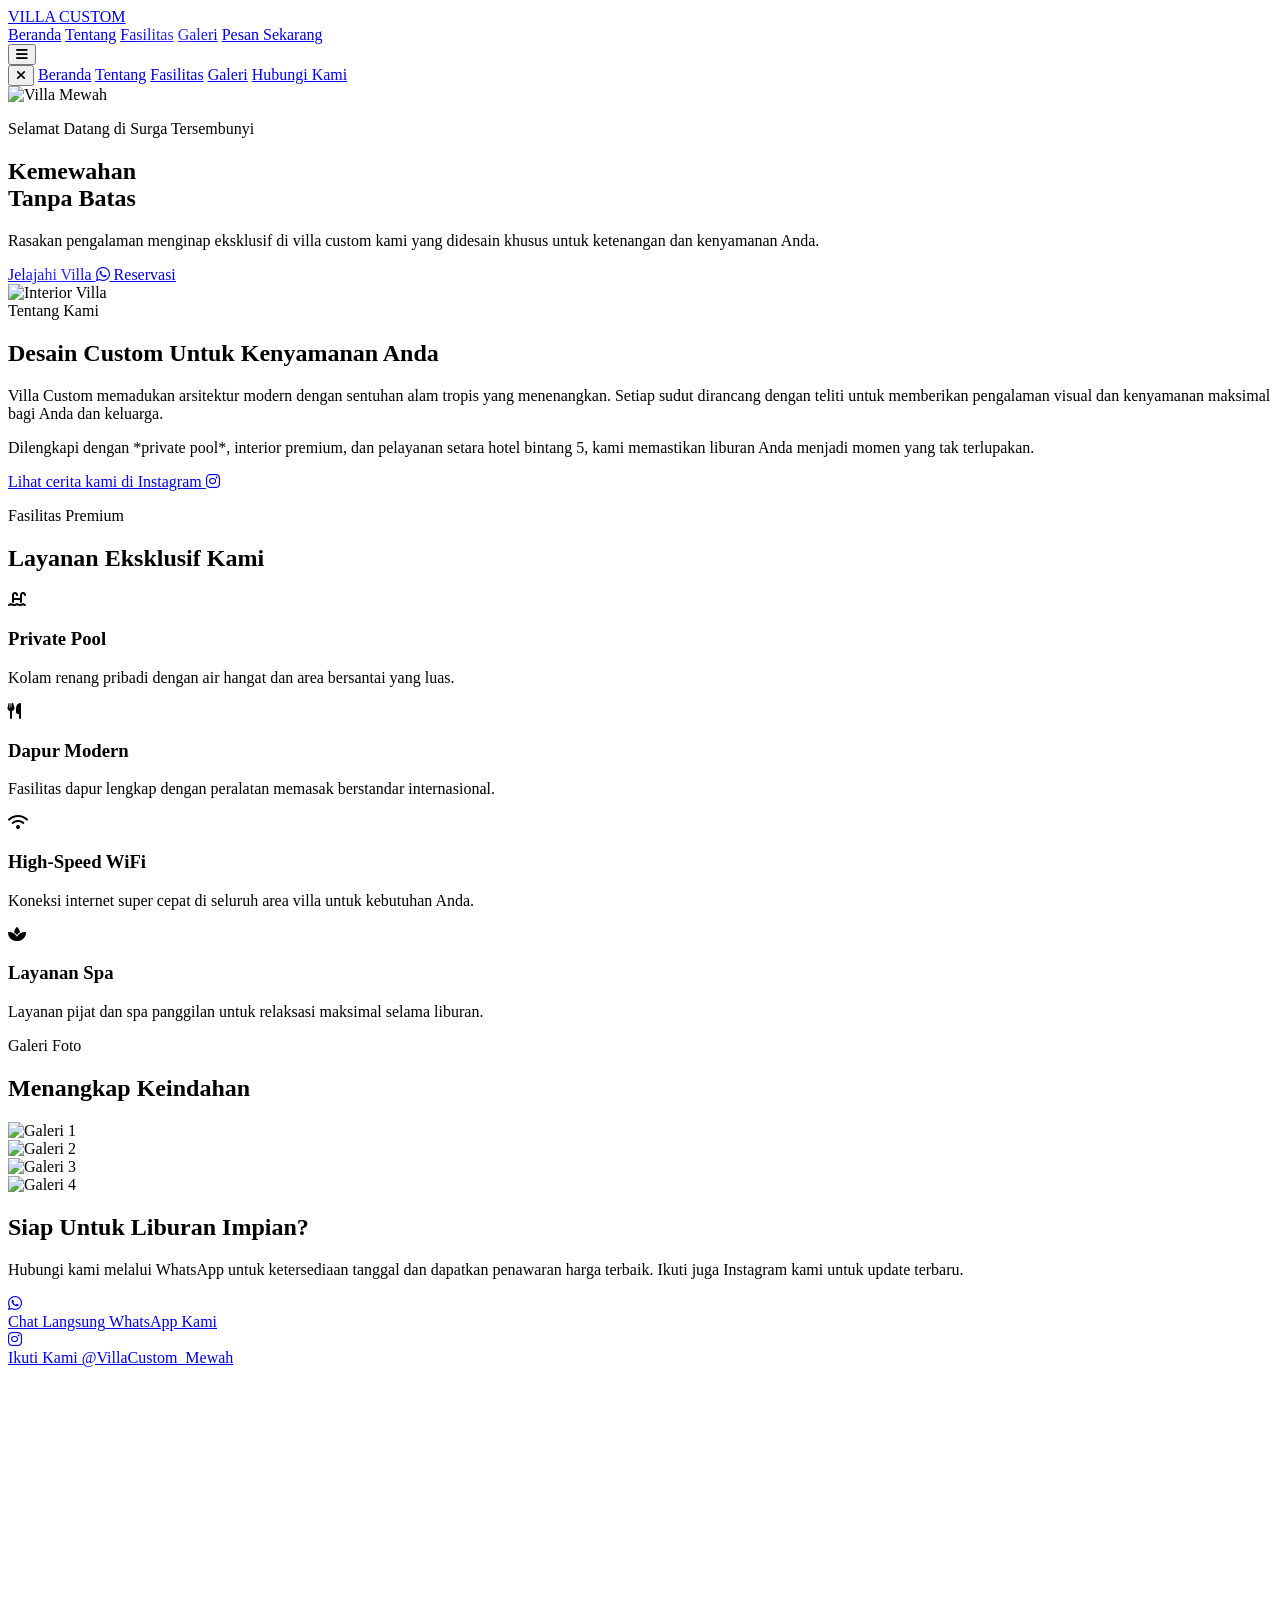
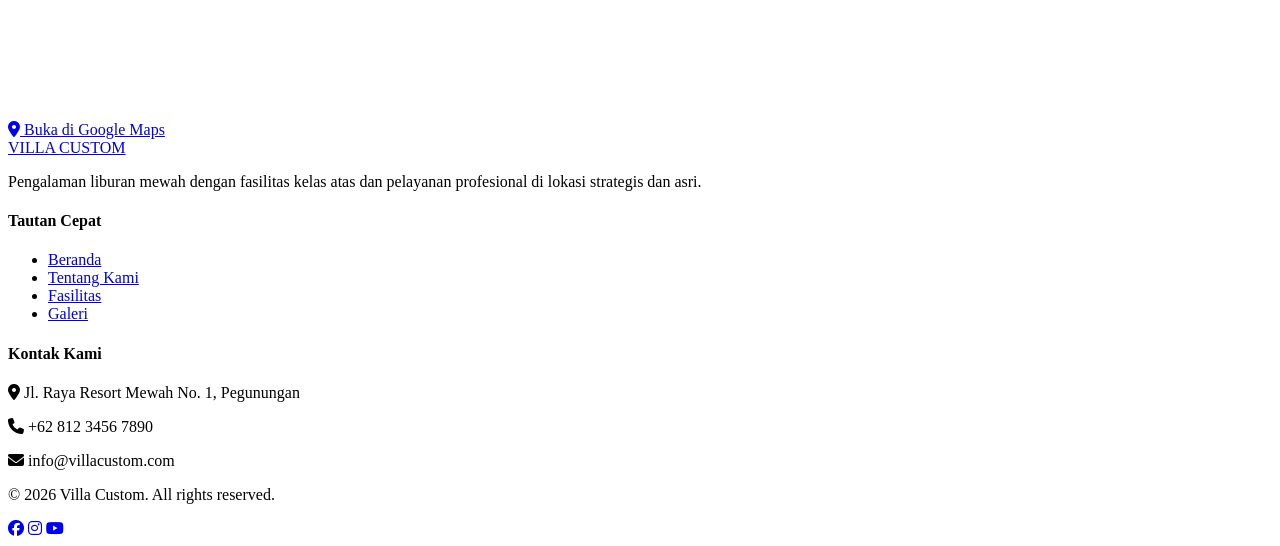
==== index.html @ ef9e7ff4 "Add files via upload" ====
<!DOCTYPE html>
<html lang="id">
<head>
    <meta charset="UTF-8">
    <meta name="viewport" content="width=device-width, initial-scale=1.0">
    <meta name="description" content="Sewa Villa Custom Mewah dan Eksklusif. Nikmati pengalaman menginap dengan fasilitas premium, pemandangan indah, dan kenyamanan tanpa batas.">
    <meta name="keywords" content="villa mewah, sewa villa, villa custom, penginapan eksklusif, liburan keluarga">
    <meta name="author" content="Villa Custom">
    <title>Villa Custom | Penginapan Mewah & Eksklusif</title>

    <!-- Google Fonts: Playfair Display (Elegant) & Inter (Modern) -->
    <link rel="preconnect" href="https://fonts.googleapis.com">
    <link rel="preconnect" href="https://fonts.gstatic.com" crossorigin>
    <link href="https://fonts.googleapis.com/css2?family=Inter:wght@300;400;600&family=Playfair+Display:ital,wght@0,400;0,600;0,700;1,400&display=swap" rel="stylesheet">
    
    <!-- Font Awesome for Icons -->
    <link rel="stylesheet" href="https://cdnjs.cloudflare.com/ajax/libs/font-awesome/6.4.0/css/all.min.css">

    <!-- Tailwind CSS -->
    <script src="https://cdn.tailwindcss.com"></script>

    <!-- Tailwind Configuration & Custom CSS -->
    <script>
        tailwind.config = {
            theme: {
                extend: {
                    colors: {
                        gold: '#d4af37',
                        goldHover: '#b5952f',
                        darkBg: '#0f172a',
                        darkCard: '#1e293b'
                    },
                    fontFamily: {
                        sans: ['Inter', 'sans-serif'],
                        serif: ['Playfair Display', 'serif'],
                    }
                }
            }
        }
    </script>

    <style>
        /* Custom Smooth Scrolling */
        html {
            scroll-behavior: smooth;
        }

        /* Custom Animations */
        .reveal {
            opacity: 0;
            transform: translateY(50px);
            transition: all 0.8s cubic-bezier(0.5, 0, 0, 1);
        }

        .reveal.active {
            opacity: 1;
            transform: translateY(0);
        }

        /* Staggered delays for items side by side */
        .delay-100 { transition-delay: 100ms; }
        .delay-200 { transition-delay: 200ms; }
        .delay-300 { transition-delay: 300ms; }

        /* Zoom reveal effect */
        .reveal-zoom {
            opacity: 0;
            transform: scale(0.9);
            transition: all 0.8s cubic-bezier(0.5, 0, 0, 1);
        }
        .reveal-zoom.active {
            opacity: 1;
            transform: scale(1);
        }

        /* Hover Image Effect */
        .img-hover-zoom {
            overflow: hidden;
        }
        .img-hover-zoom img {
            transition: transform 0.7s ease;
        }
        .img-hover-zoom:hover img {
            transform: scale(1.1);
        }

        /* Navbar Scrolled State */
        .nav-scrolled {
            background-color: rgba(15, 23, 42, 0.95);
            backdrop-filter: blur(10px);
            box-shadow: 0 4px 6px -1px rgba(0, 0, 0, 0.1);
        }

        /* Custom Button Hover */
        .btn-gold {
            transition: all 0.3s ease;
            position: relative;
            overflow: hidden;
            z-index: 1;
        }
        .btn-gold::before {
            content: '';
            position: absolute;
            top: 0;
            left: -100%;
            width: 100%;
            height: 100%;
            background: linear-gradient(90deg, transparent, rgba(255,255,255,0.2), transparent);
            transition: all 0.5s ease;
            z-index: -1;
        }
        .btn-gold:hover::before {
            left: 100%;
        }
        .btn-gold:hover {
            transform: translateY(-3px);
            box-shadow: 0 10px 20px -10px #d4af37;
        }

        /* Hero Parallax Overlay */
        .hero-overlay {
            background: linear-gradient(to bottom, rgba(15, 23, 42, 0.4), rgba(15, 23, 42, 1));
        }
    </style>
</head>
<body class="bg-darkBg text-slate-200 font-sans antialiased overflow-x-hidden">

    <!-- Header & Navigation -->
    <header>
        <nav id="navbar" class="fixed w-full z-50 transition-all duration-300 py-4 px-6 md:px-12 flex justify-between items-center bg-transparent">
            <a href="#" class="font-serif text-2xl md:text-3xl font-bold tracking-wider text-white">
                VILLA <span class="text-gold">CUSTOM</span>
            </a>
            
            <!-- Desktop Menu -->
            <div class="hidden md:flex space-x-8 items-center">
                <a href="#beranda" class="text-sm uppercase tracking-widest hover:text-gold transition duration-300">Beranda</a>
                <a href="#tentang" class="text-sm uppercase tracking-widest hover:text-gold transition duration-300">Tentang</a>
                <a href="#fasilitas" class="text-sm uppercase tracking-widest hover:text-gold transition duration-300">Fasilitas</a>
                <a href="#galeri" class="text-sm uppercase tracking-widest hover:text-gold transition duration-300">Galeri</a>
                <a href="https://wa.me/6281234567890" target="_blank" class="btn-gold bg-gold text-darkBg px-5 py-2 rounded-full text-sm font-semibold uppercase tracking-wide">
                    Pesan Sekarang
                </a>
            </div>

            <!-- Mobile Menu Button -->
            <button class="md:hidden text-2xl text-gold focus:outline-none" onclick="toggleMobileMenu()">
                <i class="fas fa-bars"></i>
            </button>
        </nav>

        <!-- Mobile Menu Overlay -->
        <div id="mobileMenu" class="fixed inset-0 bg-darkBg z-40 flex flex-col items-center justify-center space-y-8 transform translate-x-full transition-transform duration-300 md:hidden">
            <button class="absolute top-6 right-6 text-3xl text-gold focus:outline-none" onclick="toggleMobileMenu()">
                <i class="fas fa-times"></i>
            </button>
            <a href="#beranda" onclick="toggleMobileMenu()" class="text-2xl font-serif hover:text-gold transition">Beranda</a>
            <a href="#tentang" onclick="toggleMobileMenu()" class="text-2xl font-serif hover:text-gold transition">Tentang</a>
            <a href="#fasilitas" onclick="toggleMobileMenu()" class="text-2xl font-serif hover:text-gold transition">Fasilitas</a>
            <a href="#galeri" onclick="toggleMobileMenu()" class="text-2xl font-serif hover:text-gold transition">Galeri</a>
            <a href="https://wa.me/6281234567890" target="_blank" class="bg-gold text-darkBg px-8 py-3 rounded-full text-lg font-semibold mt-4">Hubungi Kami</a>
        </div>
    </header>

    <main>
        <!-- Hero Section -->
        <section id="beranda" class="relative h-screen flex items-center justify-center">
            <!-- Background Image -->
            <div class="absolute inset-0 z-0">
                <img src="https://images.unsplash.com/photo-1613490908571-9ce2249b49be?q=80&w=2070&auto=format&fit=crop" alt="Villa Mewah" class="w-full h-full object-cover object-center" />
                <div class="absolute inset-0 hero-overlay"></div>
            </div>

            <!-- Hero Content -->
            <div class="relative z-10 text-center px-4 max-w-4xl mx-auto">
                <p class="reveal text-gold tracking-[0.3em] uppercase text-sm md:text-base mb-4 font-semibold">Selamat Datang di Surga Tersembunyi</p>
                <h1 class="reveal delay-100 font-serif text-5xl md:text-7xl lg:text-8xl font-bold text-white mb-6 leading-tight">
                    Kemewahan <br><span class="text-gold italic font-light">Tanpa Batas</span>
                </h1>
                <p class="reveal delay-200 text-slate-300 text-lg md:text-xl mb-10 font-light max-w-2xl mx-auto">
                    Rasakan pengalaman menginap eksklusif di villa custom kami yang didesain khusus untuk ketenangan dan kenyamanan Anda.
                </p>
                <div class="reveal delay-300 flex flex-col sm:flex-row justify-center gap-4">
                    <a href="#tentang" class="btn-gold border border-gold text-gold hover:bg-gold hover:text-darkBg px-8 py-4 rounded-full text-sm font-semibold uppercase tracking-widest">
                        Jelajahi Villa
                    </a>
                    <a href="https://wa.me/6281234567890" target="_blank" class="btn-gold bg-gold text-darkBg border border-gold px-8 py-4 rounded-full text-sm font-semibold uppercase tracking-widest flex items-center justify-center gap-2">
                        <i class="fab fa-whatsapp text-lg"></i> Reservasi
                    </a>
                </div>
            </div>
        </section>

        <!-- About Section -->
        <section id="tentang" class="py-24 px-6 md:px-12 max-w-7xl mx-auto bg-darkBg">
            <div class="flex flex-col lg:flex-row items-center gap-16">
                <!-- Image -->
                <div class="w-full lg:w-1/2 reveal-zoom">
                    <div class="relative img-hover-zoom rounded-2xl shadow-2xl">
                        <div class="absolute inset-0 border-2 border-gold rounded-2xl transform translate-x-4 translate-y-4 -z-10"></div>
                        <img src="https://images.unsplash.com/photo-1512917774080-9991f1c4c750?q=80&w=2070&auto=format&fit=crop" alt="Interior Villa" class="w-full h-auto rounded-2xl z-10 relative">
                    </div>
                </div>
                <!-- Text -->
                <div class="w-full lg:w-1/2">
                    <div class="flex items-center gap-4 mb-4 reveal">
                        <div class="h-[1px] w-12 bg-gold"></div>
                        <span class="text-gold tracking-[0.2em] uppercase text-sm">Tentang Kami</span>
                    </div>
                    <h2 class="reveal font-serif text-4xl md:text-5xl text-white mb-6 leading-tight">
                        Desain Custom Untuk <span class="text-gold italic">Kenyamanan Anda</span>
                    </h2>
                    <p class="reveal text-slate-400 leading-relaxed mb-6">
                        Villa Custom memadukan arsitektur modern dengan sentuhan alam tropis yang menenangkan. Setiap sudut dirancang dengan teliti untuk memberikan pengalaman visual dan kenyamanan maksimal bagi Anda dan keluarga.
                    </p>
                    <p class="reveal text-slate-400 leading-relaxed mb-8">
                        Dilengkapi dengan *private pool*, interior premium, dan pelayanan setara hotel bintang 5, kami memastikan liburan Anda menjadi momen yang tak terlupakan.
                    </p>
                    <a href="https://instagram.com/your_instagram" target="_blank" class="reveal btn-gold inline-flex items-center gap-2 text-gold hover:text-white transition">
                        <span>Lihat cerita kami di Instagram</span>
                        <i class="fab fa-instagram text-xl"></i>
                    </a>
                </div>
            </div>
        </section>

        <!-- Facilities Section -->
        <section id="fasilitas" class="py-24 px-6 md:px-12 bg-darkCard">
            <div class="max-w-7xl mx-auto text-center mb-16">
                <p class="reveal text-gold tracking-[0.2em] uppercase text-sm mb-2">Fasilitas Premium</p>
                <h2 class="reveal font-serif text-4xl md:text-5xl text-white">Layanan Eksklusif Kami</h2>
            </div>

            <div class="max-w-7xl mx-auto grid grid-cols-1 md:grid-cols-2 lg:grid-cols-4 gap-8">
                <!-- Card 1 -->
                <div class="reveal delay-100 bg-darkBg p-8 rounded-2xl border border-slate-700 hover:border-gold transition duration-300 transform hover:-translate-y-2 group">
                    <div class="w-16 h-16 rounded-full bg-slate-800 flex items-center justify-center mb-6 group-hover:bg-gold transition duration-300">
                        <i class="fas fa-swimming-pool text-3xl text-gold group-hover:text-darkBg transition"></i>
                    </div>
                    <h3 class="text-xl font-serif text-white mb-3">Private Pool</h3>
                    <p class="text-slate-400 text-sm leading-relaxed">Kolam renang pribadi dengan air hangat dan area bersantai yang luas.</p>
                </div>
                <!-- Card 2 -->
                <div class="reveal delay-200 bg-darkBg p-8 rounded-2xl border border-slate-700 hover:border-gold transition duration-300 transform hover:-translate-y-2 group">
                    <div class="w-16 h-16 rounded-full bg-slate-800 flex items-center justify-center mb-6 group-hover:bg-gold transition duration-300">
                        <i class="fas fa-utensils text-3xl text-gold group-hover:text-darkBg transition"></i>
                    </div>
                    <h3 class="text-xl font-serif text-white mb-3">Dapur Modern</h3>
                    <p class="text-slate-400 text-sm leading-relaxed">Fasilitas dapur lengkap dengan peralatan memasak berstandar internasional.</p>
                </div>
                <!-- Card 3 -->
                <div class="reveal delay-300 bg-darkBg p-8 rounded-2xl border border-slate-700 hover:border-gold transition duration-300 transform hover:-translate-y-2 group">
                    <div class="w-16 h-16 rounded-full bg-slate-800 flex items-center justify-center mb-6 group-hover:bg-gold transition duration-300">
                        <i class="fas fa-wifi text-3xl text-gold group-hover:text-darkBg transition"></i>
                    </div>
                    <h3 class="text-xl font-serif text-white mb-3">High-Speed WiFi</h3>
                    <p class="text-slate-400 text-sm leading-relaxed">Koneksi internet super cepat di seluruh area villa untuk kebutuhan Anda.</p>
                </div>
                <!-- Card 4 -->
                <div class="reveal delay-100 bg-darkBg p-8 rounded-2xl border border-slate-700 hover:border-gold transition duration-300 transform hover:-translate-y-2 group">
                    <div class="w-16 h-16 rounded-full bg-slate-800 flex items-center justify-center mb-6 group-hover:bg-gold transition duration-300">
                        <i class="fas fa-spa text-3xl text-gold group-hover:text-darkBg transition"></i>
                    </div>
                    <h3 class="text-xl font-serif text-white mb-3">Layanan Spa</h3>
                    <p class="text-slate-400 text-sm leading-relaxed">Layanan pijat dan spa panggilan untuk relaksasi maksimal selama liburan.</p>
                </div>
            </div>
        </section>

        <!-- Gallery Section -->
        <section id="galeri" class="py-24 px-6 md:px-12 max-w-7xl mx-auto">
            <div class="text-center mb-16">
                <p class="reveal text-gold tracking-[0.2em] uppercase text-sm mb-2">Galeri Foto</p>
                <h2 class="reveal font-serif text-4xl md:text-5xl text-white">Menangkap Keindahan</h2>
            </div>

            <div class="grid grid-cols-1 md:grid-cols-2 lg:grid-cols-3 gap-6">
                <div class="reveal img-hover-zoom rounded-xl h-64">
                    <img src="https://images.unsplash.com/photo-1600596542815-ffad4c1539a9?q=80&w=2075&auto=format&fit=crop" class="w-full h-full object-cover rounded-xl" alt="Galeri 1">
                </div>
                <div class="reveal delay-100 img-hover-zoom rounded-xl h-64 lg:col-span-2">
                    <img src="https://images.unsplash.com/photo-1578683010236-d716f9a3f461?q=80&w=2070&auto=format&fit=crop" class="w-full h-full object-cover rounded-xl" alt="Galeri 2">
                </div>
                <div class="reveal delay-200 img-hover-zoom rounded-xl h-64 lg:col-span-2">
                    <img src="https://images.unsplash.com/photo-1564013799919-ab600027ffc6?q=80&w=2070&auto=format&fit=crop" class="w-full h-full object-cover rounded-xl" alt="Galeri 3">
                </div>
                <div class="reveal delay-300 img-hover-zoom rounded-xl h-64">
                    <img src="https://images.unsplash.com/photo-1600607687920-4e2a09be1587?q=80&w=2070&auto=format&fit=crop" class="w-full h-full object-cover rounded-xl" alt="Galeri 4">
                </div>
            </div>
        </section>

        <!-- Links & Contact Section -->
        <section id="kontak" class="py-24 bg-darkCard relative overflow-hidden">
            <!-- Decorative circle -->
            <div class="absolute top-0 right-0 w-64 h-64 bg-gold rounded-full blur-[120px] opacity-20"></div>
            <div class="absolute bottom-0 left-0 w-80 h-80 bg-blue-500 rounded-full blur-[150px] opacity-10"></div>

            <div class="max-w-7xl mx-auto px-6 md:px-12 relative z-10">
                <div class="flex flex-col lg:flex-row gap-16 bg-darkBg p-8 md:p-12 rounded-3xl border border-slate-700 shadow-2xl">
                    <!-- Text Info -->
                    <div class="w-full lg:w-1/2">
                        <h2 class="reveal font-serif text-3xl md:text-4xl text-white mb-6">Siap Untuk Liburan Impian?</h2>
                        <p class="reveal text-slate-400 mb-8">Hubungi kami melalui WhatsApp untuk ketersediaan tanggal dan dapatkan penawaran harga terbaik. Ikuti juga Instagram kami untuk update terbaru.</p>
                        
                        <div class="flex flex-col space-y-4">
                            <!-- WhatsApp Link -->
                            <a href="https://wa.me/6281234567890" target="_blank" class="reveal btn-gold flex items-center gap-4 bg-green-600 hover:bg-green-700 text-white p-4 rounded-xl transition w-full md:w-max">
                                <i class="fab fa-whatsapp text-3xl"></i>
                                <div>
                                    <span class="block text-xs uppercase tracking-wider opacity-80">Chat Langsung</span>
                                    <span class="font-semibold text-lg">WhatsApp Kami</span>
                                </div>
                            </a>
                            <!-- Instagram Link -->
                            <a href="https://instagram.com/your_instagram" target="_blank" class="reveal delay-100 btn-gold flex items-center gap-4 bg-gradient-to-r from-purple-500 via-pink-500 to-orange-500 text-white p-4 rounded-xl transition w-full md:w-max">
                                <i class="fab fa-instagram text-3xl"></i>
                                <div>
                                    <span class="block text-xs uppercase tracking-wider opacity-80">Ikuti Kami</span>
                                    <span class="font-semibold text-lg">@VillaCustom_Mewah</span>
                                </div>
                            </a>
                        </div>
                    </div>

                    <!-- Google Maps Embed -->
                    <div class="w-full lg:w-1/2 reveal delay-200">
                        <div class="w-full h-full min-h-[300px] rounded-2xl overflow-hidden border border-slate-700 shadow-lg relative group">
                            <!-- Placeholder Map (Ganti URL src dengan iframe embed Google Maps asli Anda) -->
                            <iframe 
                                src="https://www.google.com/maps/embed?pb=!1m18!1m12!1m3!1d126748.56347863118!2d107.5731165!3d-6.9034443!2m3!1f0!2f0!3f0!3m2!1i1024!2i768!4f13.1!3m3!1m2!1s0x2e68e6398252477f%3A0x146a1f93d3e815b2!2sBandung%2C%20Bandung%20City%2C%20West%20Java!5e0!3m2!1sen!2sid!4v1700000000000!5m2!1sen!2sid" 
                                width="100%" 
                                height="100%" 
                                style="border:0; min-height: 350px; filter: grayscale(50%) contrast(1.2);" 
                                allowfullscreen="" 
                                loading="lazy" 
                                referrerpolicy="no-referrer-when-downgrade">
                            </iframe>
                            
                            <!-- Overlay Link ke Aplikasi Google Maps -->
                            <a href="https://maps.google.com/?q=Bandung" target="_blank" class="absolute inset-0 bg-darkBg/50 flex items-center justify-center opacity-0 group-hover:opacity-100 transition duration-300 backdrop-blur-sm">
                                <span class="bg-gold text-darkBg px-6 py-3 rounded-full font-semibold flex items-center gap-2 transform translate-y-4 group-hover:translate-y-0 transition duration-300">
                                    <i class="fas fa-map-marker-alt"></i> Buka di Google Maps
                                </span>
                            </a>
                        </div>
                    </div>
                </div>
            </div>
        </section>
    </main>

    <!-- Footer -->
    <footer class="bg-black py-12 border-t border-slate-800">
        <div class="max-w-7xl mx-auto px-6 md:px-12 grid grid-cols-1 md:grid-cols-3 gap-8">
            <div>
                <a href="#" class="font-serif text-2xl font-bold tracking-wider text-white mb-4 block">
                    VILLA <span class="text-gold">CUSTOM</span>
                </a>
                <p class="text-slate-500 text-sm leading-relaxed max-w-xs">
                    Pengalaman liburan mewah dengan fasilitas kelas atas dan pelayanan profesional di lokasi strategis dan asri.
                </p>
            </div>
            <div>
                <h4 class="text-white font-semibold mb-4 tracking-wider uppercase text-sm">Tautan Cepat</h4>
                <ul class="space-y-2">
                    <li><a href="#beranda" class="text-slate-400 hover:text-gold transition text-sm">Beranda</a></li>
                    <li><a href="#tentang" class="text-slate-400 hover:text-gold transition text-sm">Tentang Kami</a></li>
                    <li><a href="#fasilitas" class="text-slate-400 hover:text-gold transition text-sm">Fasilitas</a></li>
                    <li><a href="#galeri" class="text-slate-400 hover:text-gold transition text-sm">Galeri</a></li>
                </ul>
            </div>
            <div>
                <h4 class="text-white font-semibold mb-4 tracking-wider uppercase text-sm">Kontak Kami</h4>
                <p class="text-slate-400 text-sm mb-2"><i class="fas fa-map-marker-alt text-gold w-5"></i> Jl. Raya Resort Mewah No. 1, Pegunungan</p>
                <p class="text-slate-400 text-sm mb-2"><i class="fas fa-phone text-gold w-5"></i> +62 812 3456 7890</p>
                <p class="text-slate-400 text-sm mb-4"><i class="fas fa-envelope text-gold w-5"></i> info@villacustom.com</p>
            </div>
        </div>
        <div class="max-w-7xl mx-auto px-6 md:px-12 mt-12 pt-8 border-t border-slate-800 text-center text-slate-600 text-sm flex flex-col md:flex-row justify-between items-center">
            <p>&copy; 2026 Villa Custom. All rights reserved.</p>
            <div class="flex space-x-4 mt-4 md:mt-0">
                <a href="#" class="hover:text-gold transition text-lg"><i class="fab fa-facebook"></i></a>
                <a href="#" class="hover:text-gold transition text-lg"><i class="fab fa-instagram"></i></a>
                <a href="#" class="hover:text-gold transition text-lg"><i class="fab fa-youtube"></i></a>
            </div>
        </div>
    </footer>

    <!-- JavaScript for Animations and Interactions -->
    <script>
        // Navbar Scrolled Effect
        const navbar = document.getElementById('navbar');
        window.addEventListener('scroll', () => {
            if (window.scrollY > 50) {
                navbar.classList.add('nav-scrolled');
                navbar.classList.remove('py-4');
                navbar.classList.add('py-2');
            } else {
                navbar.classList.remove('nav-scrolled');
                navbar.classList.add('py-4');
                navbar.classList.remove('py-2');
            }
        });

        // Mobile Menu Toggle
        function toggleMobileMenu() {
            const menu = document.getElementById('mobileMenu');
            menu.classList.toggle('translate-x-full');
        }

        // Intersection Observer for Scroll Animations
        document.addEventListener('DOMContentLoaded', () => {
            const observerOptions = {
                root: null,
                rootMargin: '0px',
                threshold: 0.15 // Trigger when 15% of element is visible
            };

            const observer = new IntersectionObserver((entries, observer) => {
                entries.forEach(entry => {
                    if (entry.isIntersecting) {
                        entry.target.classList.add('active');
                        // Optional: stop observing once animated
                        // observer.unobserve(entry.target); 
                    }
                });
            }, observerOptions);

            // Select all elements to animate
            const revealElements = document.querySelectorAll('.reveal, .reveal-zoom');
            revealElements.forEach(el => observer.observe(el));
        });
    </script>
</body>
</html>
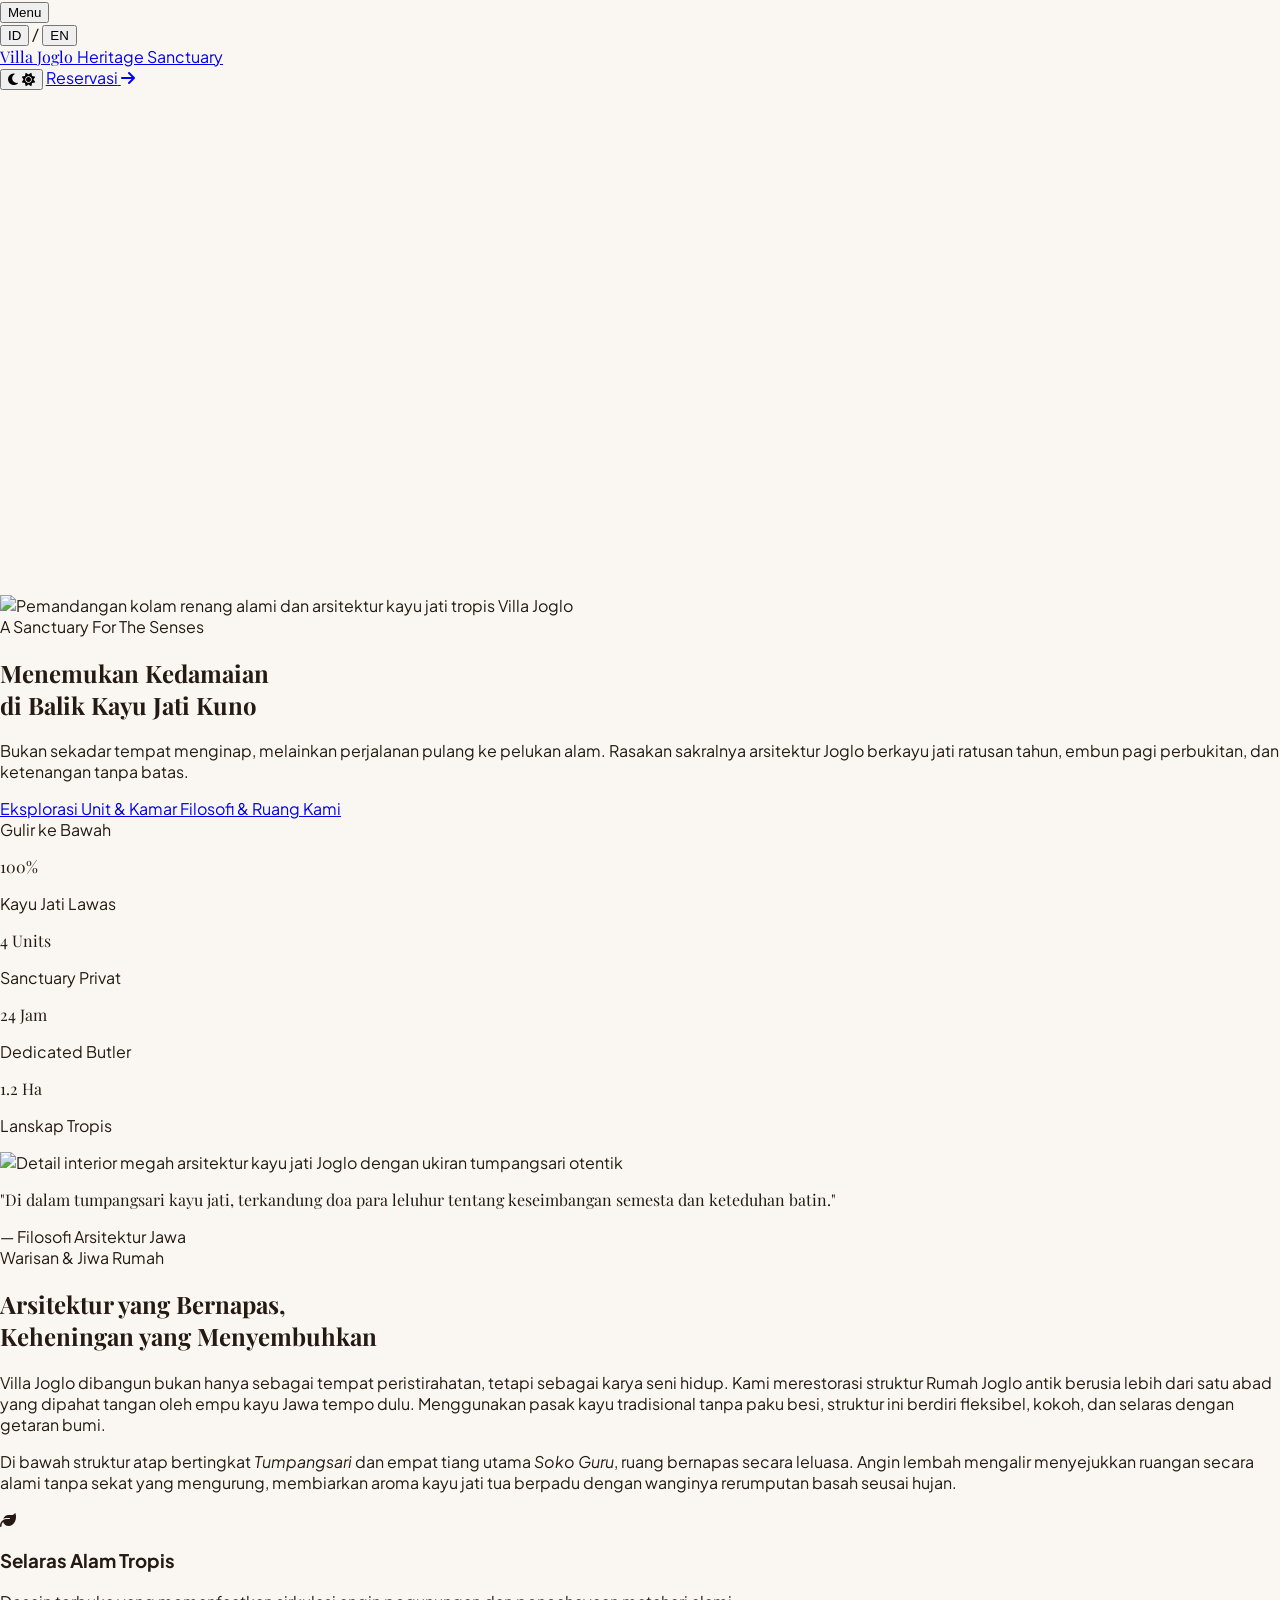
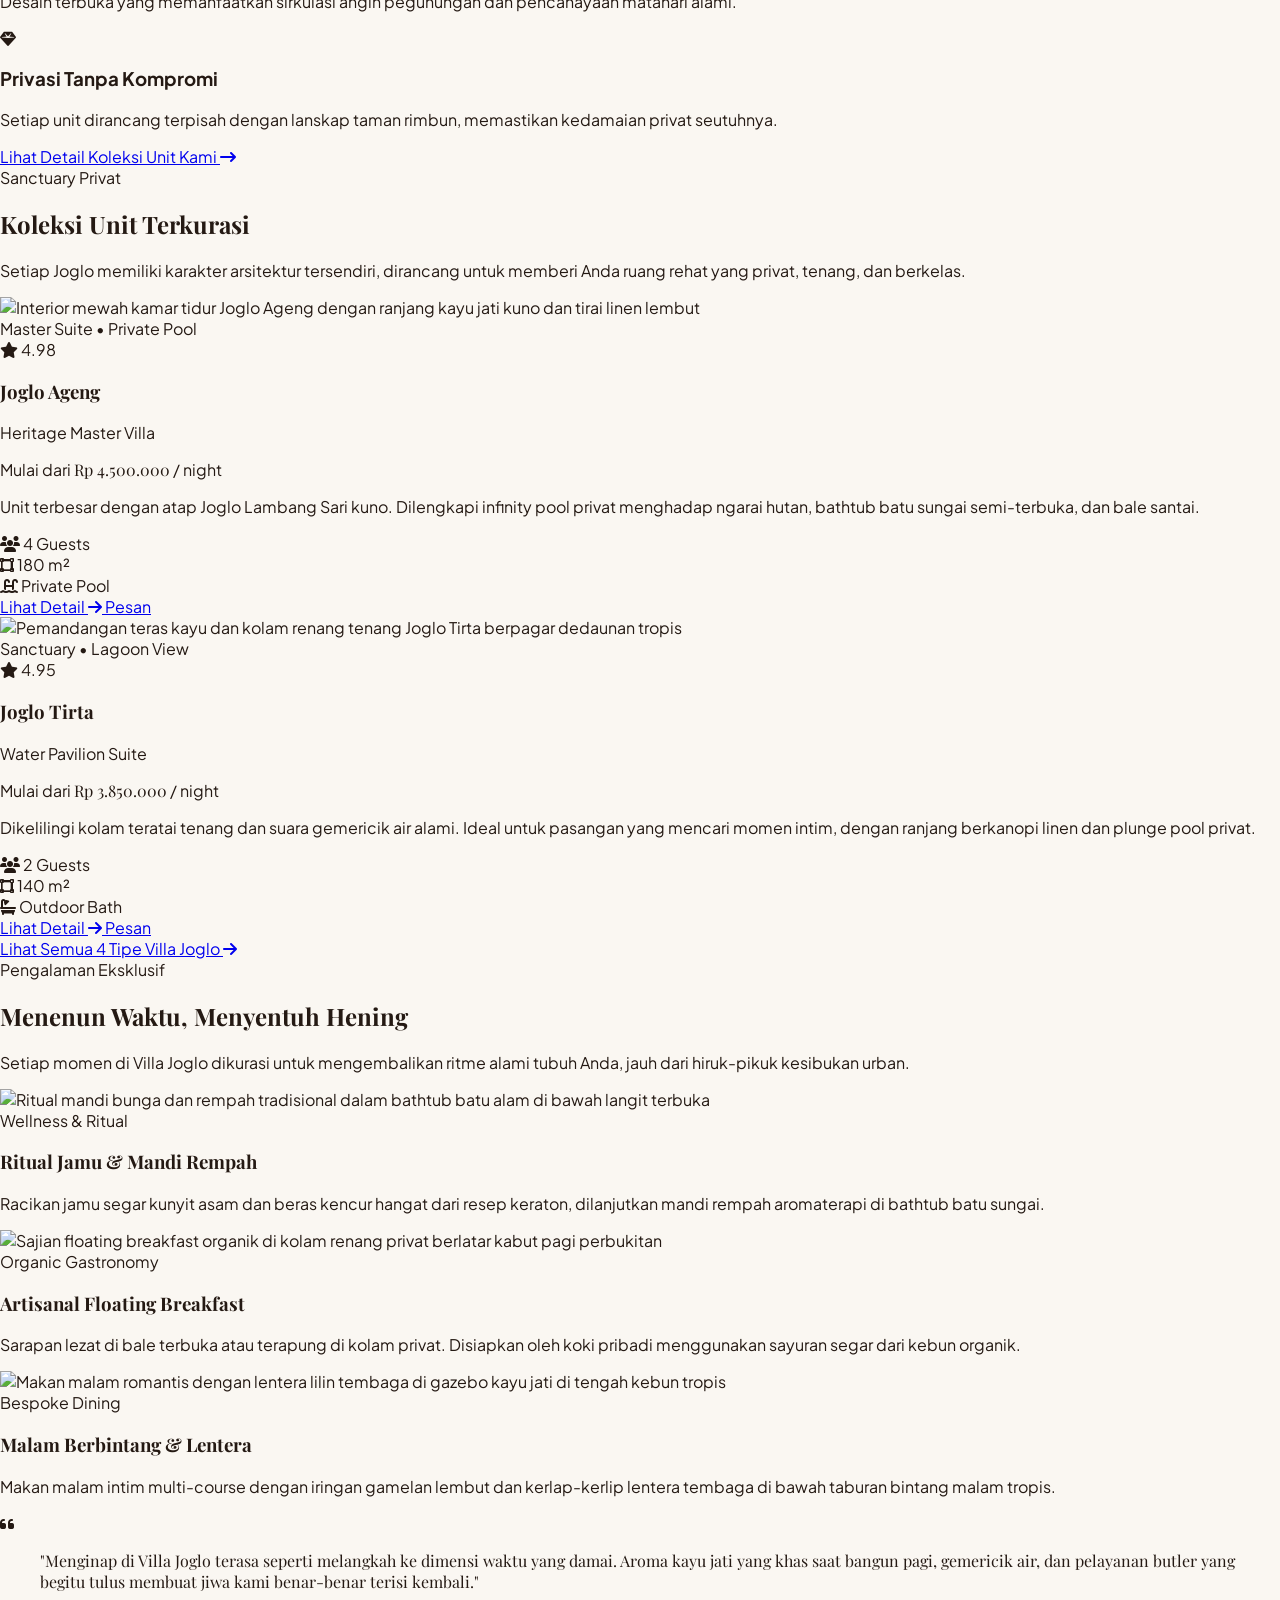
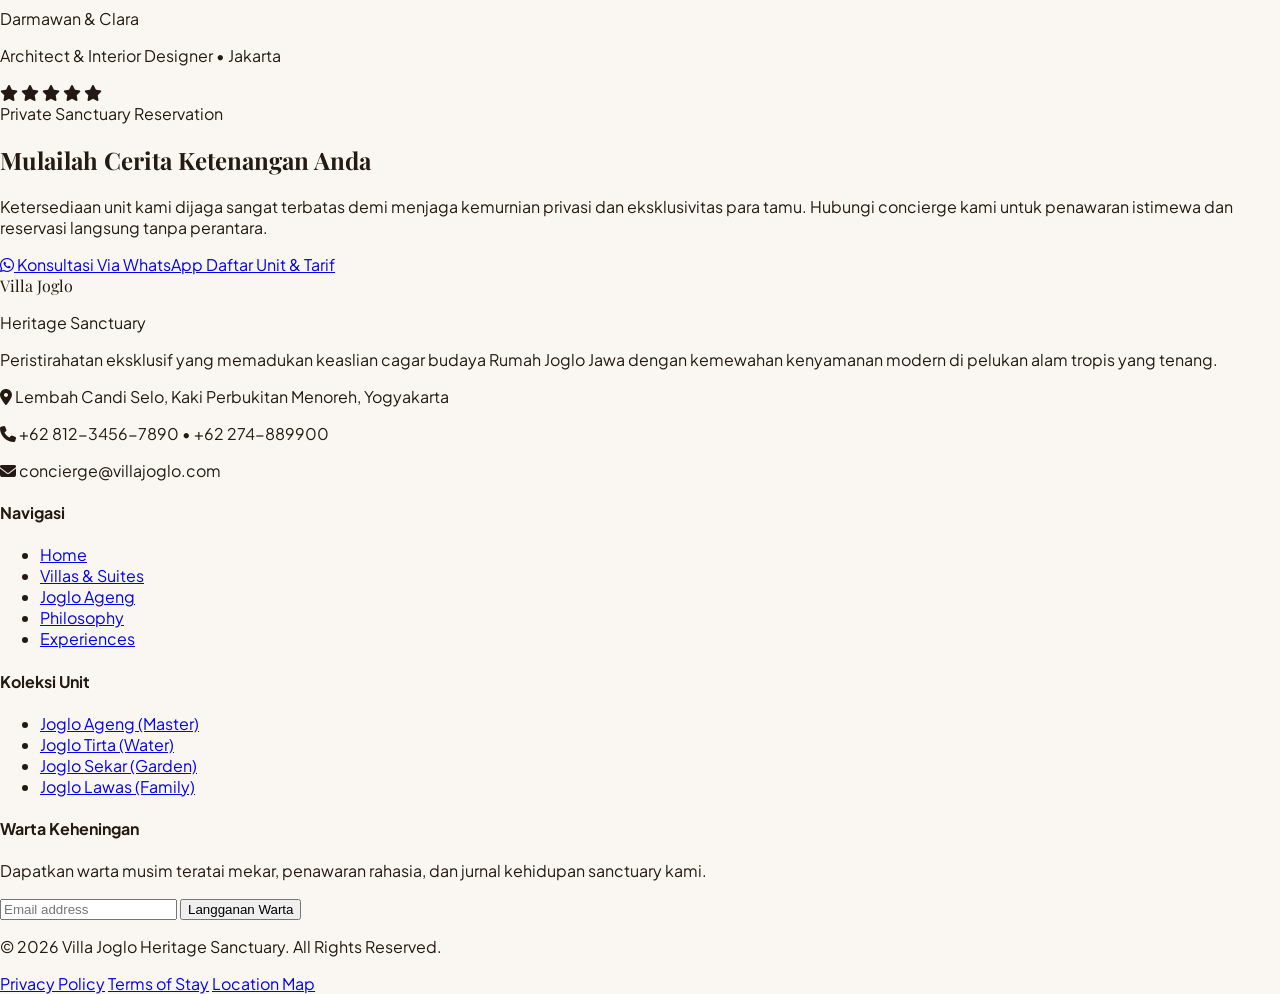
==== commit 878253af: "Villa Update" ====
--- a/index.html
+++ b/index.html
@@ -1,436 +1,1015 @@
 <!DOCTYPE html>
-<html lang="id">
+<html lang="id" class="scroll-smooth">
 <head>
-    <meta charset="UTF-8">
-    <meta name="viewport" content="width=device-width, initial-scale=1.0">
-    <meta name="description" content="Sewa Villa Custom Mewah dan Eksklusif. Nikmati pengalaman menginap dengan fasilitas premium, pemandangan indah, dan kenyamanan tanpa batas.">
-    <meta name="keywords" content="villa mewah, sewa villa, villa custom, penginapan eksklusif, liburan keluarga">
-    <meta name="author" content="Villa Custom">
-    <title>Villa Custom | Penginapan Mewah & Eksklusif</title>
-
-    <!-- Google Fonts: Playfair Display (Elegant) & Inter (Modern) -->
-    <link rel="preconnect" href="https://fonts.googleapis.com">
-    <link rel="preconnect" href="https://fonts.gstatic.com" crossorigin>
-    <link href="https://fonts.googleapis.com/css2?family=Inter:wght@300;400;600&family=Playfair+Display:ital,wght@0,400;0,600;0,700;1,400&display=swap" rel="stylesheet">
+  <meta charset="UTF-8" />
+  <meta name="viewport" content="width=device-width, initial-scale=1.0" />
+  
+  <!-- ==========================================
+       SEO Primary Meta Tags
+       ========================================== -->
+  <title>Villa Joglo | Luxury Heritage Sanctuary — Sewa Villa Tradisional Eksklusif</title>
+  <meta name="title" content="Villa Joglo | Luxury Heritage Sanctuary — Sewa Villa Tradisional Eksklusif" />
+  <meta name="description" content="Temukan ketenangan sejati di Villa Joglo. Peristirahatan eksklusif dengan arsitektur kayu jati kuno ratusan tahun, private infinity pool, dan panorama alam tropis asri. Pesan pengalaman menginap magis Anda." />
+  <meta name="keywords" content="sewa villa joglo, villa joglo mewah, luxury joglo resort, penginapan tradisional eksklusif, private villa jogja, boutique resort indonesia, heritage sanctuary" />
+  <meta name="author" content="Villa Joglo Heritage Sanctuary" />
+  <meta name="robots" content="index, follow" />
+  <link rel="canonical" href="https://villajoglo.com/index.html" />
+
+  <!-- Open Graph / Facebook -->
+  <meta property="og:type" content="website" />
+  <meta property="og:url" content="https://villajoglo.com/index.html" />
+  <meta property="og:title" content="Villa Joglo | Luxury Heritage Sanctuary" />
+  <meta property="og:description" content="Koleksi villa Joglo autentik berbalut kemewahan modern di tengah alam tenang. Private pool, butler pribadi, dan ketenangan abadi." />
+  <meta property="og:image" content="https://images.unsplash.com/photo-1540555700478-4be289fbecef?auto=format&fit=crop&w=1200&q=80" />
+  <meta property="og:locale" content="id_ID" />
+  <meta property="og:locale:alternate" content="en_US" />
+  <meta property="og:site_name" content="Villa Joglo" />
+
+  <!-- Twitter Card -->
+  <meta name="twitter:card" content="summary_large_image" />
+  <meta name="twitter:url" content="https://villajoglo.com/index.html" />
+  <meta name="twitter:title" content="Villa Joglo | Luxury Heritage Sanctuary" />
+  <meta name="twitter:description" content="Cagar peristirahatan privat dengan arsitektur kayu jati antik dan ketenangan jiwa." />
+  <meta name="twitter:image" content="https://images.unsplash.com/photo-1540555700478-4be289fbecef?auto=format&fit=crop&w=1200&q=80" />
+
+  <!-- Structured Data: JSON-LD for LodgingBusiness -->
+  <script type="application/ld+json">
+  {
+    "@context": "https://schema.org",
+    "@type": "LodgingBusiness",
+    "name": "Villa Joglo Heritage Sanctuary",
+    "description": "Peristirahatan eksklusif bertaraf bintang lima dengan arsitektur Rumah Joglo Jawa otentik dari kayu jati kuno, fasilitas kolam renang pribadi, dan pemandangan lembah tropis alami.",
+    "url": "https://villajoglo.com",
+    "image": "https://images.unsplash.com/photo-1540555700478-4be289fbecef?auto=format&fit=crop&w=1200&q=80",
+    "telephone": "+6281234567890",
+    "priceRange": "Rp 2.800.000 - Rp 6.500.000",
+    "address": {
+      "@type": "PostalAddress",
+      "streetAddress": "Jalan Lembah Kayu Manis No. 8, Dusun Candi Selo",
+      "addressLocality": "Yogyakarta",
+      "addressRegion": "Daerah Istimewa Yogyakarta",
+      "postalCode": "55581",
+      "addressCountry": "ID"
+    },
+    "geo": {
+      "@type": "GeoCoordinates",
+      "latitude": -7.6079,
+      "longitude": 110.2038
+    },
+    "amenityFeature": [
+      {
+        "@type": "LocationFeatureSpecification",
+        "name": "Private Swimming Pool",
+        "value": true
+      },
+      {
+        "@type": "LocationFeatureSpecification",
+        "name": "Personal Butler 24 Jam",
+        "value": true
+      },
+      {
+        "@type": "LocationFeatureSpecification",
+        "name": "Artisanal Organic Breakfast",
+        "value": true
+      }
+    ],
+    "aggregateRating": {
+      "@type": "AggregateRating",
+      "ratingValue": "4.96",
+      "reviewCount": "148"
+    }
+  }
+  </script>
+
+  <!-- Tailwind CSS via CDN with customized Earthy theme -->
+  <script src="https://cdn.tailwindcss.com"></script>
+  <script>
+    tailwind.config = {
+      darkMode: 'class',
+      theme: {
+        extend: {
+          screens: {
+            'xs': '400px',
+          },
+          colors: {
+            earth: {
+              50: '#FAF7F2',
+              100: '#F3ECE2',
+              200: '#EDE4D8',
+              300: '#DFD1C0',
+              400: '#C5B29B',
+              500: '#A98F74',
+              600: '#846951',
+              700: '#644D3A',
+              800: '#473629',
+              900: '#2A1F17',
+              950: '#14100E',
+            },
+            wood: {
+              DEFAULT: '#6D4C3D',
+              dark: '#3F2A21',
+              light: '#9E745C',
+              deep: '#231813',
+            },
+            forest: {
+              DEFAULT: '#2E4536',
+              dark: '#1C2E23',
+              light: '#4A6B56',
+            },
+            brass: {
+              DEFAULT: '#C09A67',
+              hover: '#AA824F',
+              light: '#DFBF92',
+            }
+          },
+          fontFamily: {
+            serif: ['"Playfair Display"', '"Cormorant Garamond"', 'Georgia', 'serif'],
+            display: ['"Cormorant Garamond"', 'Garamond', 'serif'],
+            sans: ['"Plus Jakarta Sans"', 'system-ui', 'sans-serif'],
+          }
+        }
+      }
+    }
+  </script>
+
+  <!-- Font Awesome Icons -->
+  <link rel="stylesheet" href="https://cdnjs.cloudflare.com/ajax/libs/font-awesome/6.5.1/css/all.min.css" />
+  
+  <!-- AOS (Animate On Scroll) -->
+  <link rel="stylesheet" href="https://unpkg.com/aos@next/dist/aos.css" />
+
+  <!-- Custom Stylesheet -->
+  <link rel="stylesheet" href="assets/css/style.css" />
+</head>
+<body class="bg-[#FAF7F2] dark:bg-[#120E0C] text-[#241913] dark:text-[#F5EFEB] transition-colors duration-500 font-sans antialiased selection:bg-wood selection:text-white w-full max-w-full">
+
+  <!-- ==========================================
+       HEADER & NAVIGATION BAR (FULLY RESPONSIVE)
+       - Garis 3 Menu on the LEFT
+       - Language switcher ID | EN on the LEFT
+       - Center Logo Branding (flex shrink protected)
+       - Right Theme Toggle & Book Button
+       - Zero horizontal overflow on 320px to 4K
+       ========================================== -->
+  <header id="siteHeader" class="fixed top-0 left-0 right-0 z-40 transition-all duration-300 py-4 md:py-6 px-4 sm:px-6 md:px-12 w-full max-w-full">
+    <div class="max-w-7xl mx-auto flex items-center justify-between w-full">
+      
+      <!-- LEFT SECTION: Hamburger Button (Garis 3) + Language Switcher -->
+      <div class="flex items-center space-x-2.5 sm:space-x-4 shrink-0">
+        
+        <!-- Hamburger Menu Button (Garis 3) -->
+        <button type="button" data-menu-toggle class="p-1.5 focus:outline-none group flex items-center space-x-2 text-stone-900 dark:text-stone-100 hover:text-brass transition-colors" aria-label="Buka Menu Navigasi Layar Penuh">
+          <div class="w-5 sm:w-6 h-4 flex flex-col justify-between">
+            <span class="hamburger-line hamburger-line-1 w-full h-[2px] bg-stone-900 dark:bg-stone-100 group-hover:bg-brass rounded-full"></span>
+            <span class="hamburger-line hamburger-line-2 w-3/4 h-[2px] bg-stone-900 dark:bg-stone-100 group-hover:bg-brass rounded-full transition-all group-hover:w-full"></span>
+            <span class="hamburger-line hamburger-line-3 w-full h-[2px] bg-stone-900 dark:bg-stone-100 group-hover:bg-brass rounded-full"></span>
+          </div>
+          <span class="text-[11px] uppercase tracking-[0.2em] font-semibold hidden md:inline-block">Menu</span>
+        </button>
+
+        <!-- Divider Line -->
+        <span class="h-3.5 w-[1px] bg-stone-300 dark:bg-stone-700 hidden sm:inline-block"></span>
+
+        <!-- Language Switcher EN / ID -->
+        <div class="flex items-center space-x-1 text-[10px] sm:text-xs uppercase tracking-wider font-semibold" aria-label="Ganti Bahasa">
+          <button type="button" data-lang-btn="id" class="px-1 py-0.5 text-brass font-bold border-b border-brass transition-colors focus:outline-none" title="Bahasa Indonesia">ID</button>
+          <span class="text-stone-400 opacity-60">/</span>
+          <button type="button" data-lang-btn="en" class="px-1 py-0.5 text-stone-400 hover:text-stone-900 dark:hover:text-stone-100 transition-colors focus:outline-none" title="English">EN</button>
+        </div>
+
+      </div>
+
+      <!-- CENTER SECTION: Brand Logo -->
+      <a href="index.html" class="group flex flex-col items-center text-center px-2 shrink focus:outline-none" aria-label="Beranda Villa Joglo">
+        <span class="font-serif text-lg sm:text-2xl md:text-3xl tracking-[0.16em] sm:tracking-[0.22em] font-semibold uppercase text-stone-900 dark:text-stone-100 group-hover:text-brass transition-colors truncate max-w-[170px] sm:max-w-none">
+          Villa Joglo
+        </span>
+        <span class="font-sans text-[7px] sm:text-[9px] tracking-[0.3em] uppercase text-stone-500 dark:text-stone-400 hidden xs:block -mt-0.5">
+          Heritage Sanctuary
+        </span>
+      </a>
+
+      <!-- RIGHT SECTION: Theme Toggle & Direct Reservation CTA -->
+      <div class="flex items-center space-x-2 sm:space-x-4 shrink-0">
+        
+        <!-- Dark / Light Mode Toggle Button -->
+        <button type="button" data-theme-toggle class="p-2 rounded-full border border-stone-300 dark:border-stone-700 hover:border-brass text-stone-700 dark:text-stone-300 hover:text-brass transition-colors focus:outline-none" aria-label="Ganti Mode Tema">
+          <i class="fa-solid fa-moon theme-icon-moon text-xs"></i>
+          <i class="fa-solid fa-sun theme-icon-sun text-xs hidden text-amber-400"></i>
+        </button>
+
+        <!-- Direct CTA Button -->
+        <a href="stay.html" class="inline-flex items-center px-3.5 sm:px-5 py-2 text-[10px] sm:text-xs uppercase tracking-[0.18em] font-semibold text-white bg-wood hover:bg-wood-dark dark:bg-brass dark:text-stone-950 dark:hover:bg-brass-hover transition-colors rounded-sm shadow-sm">
+          <span class="lang-id">Reservasi</span>
+          <span class="lang-en">Book</span>
+          <i class="fa-solid fa-arrow-right ml-1.5 text-[9px] hidden sm:inline-block"></i>
+        </a>
+
+      </div>
+
+    </div>
+  </header>
+
+  <!-- ==========================================
+       FULLSCREEN OVERLAY NAVIGATION (RICH HERITAGE LAYOUT)
+       - Highlight active menu item currently viewed
+       - Multilingual support ID / EN
+       - Complete Concierge & Location Information
+       ========================================== -->
+  <aside id="fullscreenNav" class="fullscreen-nav-overlay fixed inset-0 z-50 bg-[#FAF7F2]/98 dark:bg-[#120E0C]/98 backdrop-blur-2xl flex flex-col justify-between p-6 sm:p-10 md:p-14" aria-label="Menu Layar Penuh">
     
-    <!-- Font Awesome for Icons -->
-    <link rel="stylesheet" href="https://cdnjs.cloudflare.com/ajax/libs/font-awesome/6.4.0/css/all.min.css">
-
-    <!-- Tailwind CSS -->
-    <script src="https://cdn.tailwindcss.com"></script>
-
-    <!-- Tailwind Configuration & Custom CSS -->
-    <script>
-        tailwind.config = {
-            theme: {
-                extend: {
-                    colors: {
-                        gold: '#d4af37',
-                        goldHover: '#b5952f',
-                        darkBg: '#0f172a',
-                        darkCard: '#1e293b'
-                    },
-                    fontFamily: {
-                        sans: ['Inter', 'sans-serif'],
-                        serif: ['Playfair Display', 'serif'],
-                    }
-                }
-            }
-        }
-    </script>
-
-    <style>
-        /* Custom Smooth Scrolling */
-        html {
-            scroll-behavior: smooth;
-        }
-
-        /* Custom Animations */
-        .reveal {
-            opacity: 0;
-            transform: translateY(50px);
-            transition: all 0.8s cubic-bezier(0.5, 0, 0, 1);
-        }
-
-        .reveal.active {
-            opacity: 1;
-            transform: translateY(0);
-        }
-
-        /* Staggered delays for items side by side */
-        .delay-100 { transition-delay: 100ms; }
-        .delay-200 { transition-delay: 200ms; }
-        .delay-300 { transition-delay: 300ms; }
-
-        /* Zoom reveal effect */
-        .reveal-zoom {
-            opacity: 0;
-            transform: scale(0.9);
-            transition: all 0.8s cubic-bezier(0.5, 0, 0, 1);
-        }
-        .reveal-zoom.active {
-            opacity: 1;
-            transform: scale(1);
-        }
-
-        /* Hover Image Effect */
-        .img-hover-zoom {
-            overflow: hidden;
-        }
-        .img-hover-zoom img {
-            transition: transform 0.7s ease;
-        }
-        .img-hover-zoom:hover img {
-            transform: scale(1.1);
-        }
-
-        /* Navbar Scrolled State */
-        .nav-scrolled {
-            background-color: rgba(15, 23, 42, 0.95);
-            backdrop-filter: blur(10px);
-            box-shadow: 0 4px 6px -1px rgba(0, 0, 0, 0.1);
-        }
-
-        /* Custom Button Hover */
-        .btn-gold {
-            transition: all 0.3s ease;
-            position: relative;
-            overflow: hidden;
-            z-index: 1;
-        }
-        .btn-gold::before {
-            content: '';
-            position: absolute;
-            top: 0;
-            left: -100%;
-            width: 100%;
-            height: 100%;
-            background: linear-gradient(90deg, transparent, rgba(255,255,255,0.2), transparent);
-            transition: all 0.5s ease;
-            z-index: -1;
-        }
-        .btn-gold:hover::before {
-            left: 100%;
-        }
-        .btn-gold:hover {
-            transform: translateY(-3px);
-            box-shadow: 0 10px 20px -10px #d4af37;
-        }
-
-        /* Hero Parallax Overlay */
-        .hero-overlay {
-            background: linear-gradient(to bottom, rgba(15, 23, 42, 0.4), rgba(15, 23, 42, 1));
-        }
-    </style>
-</head>
-<body class="bg-darkBg text-slate-200 font-sans antialiased overflow-x-hidden">
-
-    <!-- Header & Navigation -->
-    <header>
-        <nav id="navbar" class="fixed w-full z-50 transition-all duration-300 py-4 px-6 md:px-12 flex justify-between items-center bg-transparent">
-            <a href="#" class="font-serif text-2xl md:text-3xl font-bold tracking-wider text-white">
-                VILLA <span class="text-gold">CUSTOM</span>
+    <!-- Top Bar inside Menu -->
+    <div class="flex items-center justify-between border-b border-stone-200 dark:border-stone-800 pb-5 w-full">
+      <div class="flex flex-col">
+        <span class="font-serif text-xl sm:text-2xl tracking-[0.2em] font-semibold text-stone-900 dark:text-stone-100 uppercase">Villa Joglo</span>
+        <span class="text-[9px] uppercase tracking-[0.3em] text-stone-500">Heritage Sanctuary</span>
+      </div>
+      
+      <div class="flex items-center space-x-3">
+        <!-- Language Switch inside Menu -->
+        <div class="flex items-center space-x-1.5 text-[11px] uppercase tracking-wider font-semibold border border-stone-300 dark:border-stone-700 px-2.5 py-1 rounded-full">
+          <button type="button" data-lang-btn="id" class="px-1 text-brass font-bold border-b border-brass">ID</button>
+          <span class="text-stone-400 opacity-60">/</span>
+          <button type="button" data-lang-btn="en" class="px-1 text-stone-400 hover:text-brass">EN</button>
+        </div>
+
+        <button type="button" data-theme-toggle class="p-1.5 rounded-full border border-stone-300 dark:border-stone-700 text-stone-700 dark:text-stone-300" aria-label="Toggle Theme">
+          <i class="fa-solid fa-moon theme-icon-moon text-xs"></i>
+          <i class="fa-solid fa-sun theme-icon-sun text-xs hidden text-amber-400"></i>
+        </button>
+
+        <button type="button" data-menu-toggle class="p-1.5 text-stone-700 dark:text-stone-300 hover:text-brass text-2xl focus:outline-none" aria-label="Tutup Menu">
+          <i class="fa-solid fa-xmark"></i>
+        </button>
+      </div>
+    </div>
+
+    <!-- Center Navigation Links with Active Page Highlighting -->
+    <div class="grid grid-cols-1 lg:grid-cols-12 gap-8 my-auto py-8">
+      
+      <!-- Left Column: Primary Staggered Links -->
+      <div class="lg:col-span-7 space-y-4 md:space-y-6">
+        
+        <!-- Nav 01: Beranda (Active on index.html) -->
+        <div class="nav-stagger-item">
+          <a href="index.html" data-nav-item="index.html" class="group flex items-center space-x-3 sm:space-x-4 font-serif text-2xl sm:text-4xl md:text-5xl lg:text-6xl text-brass transition-colors">
+            <span class="font-sans text-[11px] sm:text-xs tracking-widest text-brass font-semibold">01</span>
+            <span class="nav-text-label font-semibold group-hover:translate-x-2 transition-transform duration-300">
+              <span class="lang-id">Beranda</span>
+              <span class="lang-en">Home</span>
+            </span>
+            <span class="nav-active-badge text-[9px] sm:text-[10px] uppercase tracking-widest px-2.5 py-0.5 rounded-full border border-brass text-brass bg-brass/10 font-sans">
+              <span class="lang-id">Sedang Dilihat</span>
+              <span class="lang-en">Active</span>
+            </span>
+          </a>
+        </div>
+
+        <!-- Nav 02: Pilihan Unit -->
+        <div class="nav-stagger-item">
+          <a href="stay.html" data-nav-item="stay.html" class="group flex items-center space-x-3 sm:space-x-4 font-serif text-2xl sm:text-4xl md:text-5xl lg:text-6xl text-stone-900 dark:text-stone-100 hover:text-brass transition-colors">
+            <span class="font-sans text-[11px] sm:text-xs tracking-widest text-stone-400 group-hover:text-brass">02</span>
+            <span class="nav-text-label font-normal group-hover:translate-x-2 transition-transform duration-300">
+              <span class="lang-id">Pilihan Unit & Kamar</span>
+              <span class="lang-en">Villas & Suites</span>
+            </span>
+            <span class="nav-active-badge hidden text-[9px] sm:text-[10px] uppercase tracking-widest px-2.5 py-0.5 rounded-full border border-brass text-brass bg-brass/10 font-sans">
+              <span class="lang-id">Sedang Dilihat</span>
+              <span class="lang-en">Active</span>
+            </span>
+          </a>
+        </div>
+
+        <!-- Nav 03: Joglo Ageng Detail -->
+        <div class="nav-stagger-item">
+          <a href="detail-unit.html" data-nav-item="detail-unit.html" class="group flex items-center space-x-3 sm:space-x-4 font-serif text-2xl sm:text-4xl md:text-5xl lg:text-6xl text-stone-900 dark:text-stone-100 hover:text-brass transition-colors">
+            <span class="font-sans text-[11px] sm:text-xs tracking-widest text-stone-400 group-hover:text-brass">03</span>
+            <span class="nav-text-label font-normal group-hover:translate-x-2 transition-transform duration-300">
+              <span class="lang-id">Joglo Ageng (Detail)</span>
+              <span class="lang-en">Joglo Ageng (Suite)</span>
+            </span>
+            <span class="nav-active-badge hidden text-[9px] sm:text-[10px] uppercase tracking-widest px-2.5 py-0.5 rounded-full border border-brass text-brass bg-brass/10 font-sans">
+              <span class="lang-id">Sedang Dilihat</span>
+              <span class="lang-en">Active</span>
+            </span>
+          </a>
+        </div>
+
+        <!-- Nav 04: Filosofi -->
+        <div class="nav-stagger-item">
+          <a href="index.html#filosofi" data-nav-item="filosofi" class="group flex items-center space-x-3 sm:space-x-4 font-serif text-2xl sm:text-4xl md:text-5xl lg:text-6xl text-stone-900 dark:text-stone-100 hover:text-brass transition-colors">
+            <span class="font-sans text-[11px] sm:text-xs tracking-widest text-stone-400 group-hover:text-brass">04</span>
+            <span class="nav-text-label font-normal group-hover:translate-x-2 transition-transform duration-300">
+              <span class="lang-id">Filosofi Kayu Jati</span>
+              <span class="lang-en">Teak Philosophy</span>
+            </span>
+          </a>
+        </div>
+
+        <!-- Nav 05: Pengalaman -->
+        <div class="nav-stagger-item">
+          <a href="index.html#pengalaman" data-nav-item="pengalaman" class="group flex items-center space-x-3 sm:space-x-4 font-serif text-2xl sm:text-4xl md:text-5xl lg:text-6xl text-stone-900 dark:text-stone-100 hover:text-brass transition-colors">
+            <span class="font-sans text-[11px] sm:text-xs tracking-widest text-stone-400 group-hover:text-brass">05</span>
+            <span class="nav-text-label font-normal group-hover:translate-x-2 transition-transform duration-300">
+              <span class="lang-id">Pengalaman Menginap</span>
+              <span class="lang-en">Experiences</span>
+            </span>
+          </a>
+        </div>
+
+      </div>
+
+      <!-- Right Column: Concierge Info -->
+      <div class="lg:col-span-5 flex flex-col justify-center space-y-6 sm:space-y-8 border-t lg:border-t-0 lg:border-l border-stone-200 dark:border-stone-800 pt-6 lg:pt-0 lg:pl-10">
+        <div>
+          <h4 class="text-xs uppercase tracking-[0.3em] font-semibold text-brass mb-2">
+            <span class="lang-id">Reservasi & Konsultasi</span>
+            <span class="lang-en">Inquiries & Reservations</span>
+          </h4>
+          <p class="font-serif text-lg sm:text-xl text-stone-800 dark:text-stone-200 mb-2">Private Concierge 24/7</p>
+          <a href="https://wa.me/6281234567890?text=Halo%20Villa%20Joglo,%20saya%20ingin%20menanyakan%20ketersediaan%20villa." class="inline-flex items-center text-stone-600 dark:text-stone-400 hover:text-brass transition-colors text-xs sm:text-sm">
+            <i class="fa-brands fa-whatsapp text-lg mr-2 text-emerald-600"></i> +62 812-3456-7890
+          </a>
+        </div>
+        <div>
+          <h4 class="text-xs uppercase tracking-[0.3em] font-semibold text-brass mb-2">
+            <span class="lang-id">Lokasi Sanctuary</span>
+            <span class="lang-en">Sanctuary Location</span>
+          </h4>
+          <p class="text-xs sm:text-sm text-stone-600 dark:text-stone-400 leading-relaxed font-light">
+            <span class="lang-id">Lembah Candi Selo, Kaki Perbukitan Menoreh, Yogyakarta, Indonesia. Dikelilingi hutan bambu, gemercik mata air, dan sawah terasering.</span>
+            <span class="lang-en">Candi Selo Valley, Menoreh Foothills, Yogyakarta, Indonesia. Encompassed by bamboo forests, fresh springs, and cascading rice terraces.</span>
+          </p>
+        </div>
+        <div>
+          <h4 class="text-xs uppercase tracking-[0.3em] font-semibold text-brass mb-2">
+            <span class="lang-id">Ikuti Suasana Kami</span>
+            <span class="lang-en">Follow Atmosphere</span>
+          </h4>
+          <div class="flex space-x-3 text-stone-700 dark:text-stone-300">
+            <a href="#" class="w-9 h-9 rounded-full border border-stone-300 dark:border-stone-700 flex items-center justify-center hover:bg-brass hover:text-white transition-all text-xs"><i class="fa-brands fa-instagram"></i></a>
+            <a href="#" class="w-9 h-9 rounded-full border border-stone-300 dark:border-stone-700 flex items-center justify-center hover:bg-brass hover:text-white transition-all text-xs"><i class="fa-brands fa-pinterest"></i></a>
+            <a href="#" class="w-9 h-9 rounded-full border border-stone-300 dark:border-stone-700 flex items-center justify-center hover:bg-brass hover:text-white transition-all text-xs"><i class="fa-solid fa-envelope"></i></a>
+          </div>
+        </div>
+      </div>
+
+    </div>
+
+    <!-- Bottom Bar inside Menu -->
+    <div class="border-t border-stone-200 dark:border-stone-800 pt-4 flex flex-col sm:flex-row items-center justify-between text-[11px] text-stone-500">
+      <span>&copy; 2026 Villa Joglo Heritage Sanctuary. All Rights Reserved.</span>
+      <div class="flex space-x-6 mt-2 sm:mt-0">
+        <a href="#" class="hover:underline">Privacy Policy</a>
+        <a href="#" class="hover:underline">Terms of Stay</a>
+      </div>
+    </div>
+  </aside>
+
+  <!-- ==========================================
+       MAIN CONTENT: HERO & STORYTELLING
+       (No back button on index.html)
+       ========================================== -->
+  <main class="w-full max-w-full">
+
+    <!-- HERO SECTION: Atmospheric Storytelling Hook -->
+    <section class="relative min-h-[92vh] sm:min-h-screen flex items-center justify-center overflow-hidden pt-24 sm:pt-28 pb-16 px-4 sm:px-6 w-full max-w-full">
+      
+      <!-- Background Image -->
+      <div class="absolute inset-0 z-0 overflow-hidden w-full h-full">
+        <img 
+          src="https://images.unsplash.com/photo-1540555700478-4be289fbecef?auto=format&fit=crop&w=2000&q=85" 
+          alt="Pemandangan kolam renang alami dan arsitektur kayu jati tropis Villa Joglo" 
+          class="w-full h-full object-cover object-center scale-105 transition-transform duration-[10000ms] ease-out hover:scale-100"
+        />
+        <div class="absolute inset-0 bg-gradient-to-t from-[#FAF7F2] via-stone-950/45 to-stone-950/70 dark:from-[#120E0C] dark:via-stone-950/60 dark:to-stone-950/80"></div>
+        <div class="absolute inset-0 bg-black/20"></div>
+      </div>
+
+      <!-- Hero Copywriting & Actions -->
+      <div class="relative z-10 max-w-4xl mx-auto text-center text-white space-y-6 sm:space-y-8 mt-6 sm:mt-12 w-full px-2" data-aos="fade-up" data-aos-duration="1100">
+        
+        <!-- Overhead Label -->
+        <div class="inline-flex items-center space-x-2.5 bg-stone-900/50 backdrop-blur-md border border-white/20 px-3.5 py-1.5 rounded-full text-[10px] sm:text-xs uppercase tracking-[0.25em] text-stone-200">
+          <span class="w-1.5 h-1.5 rounded-full bg-brass pulse-subtle"></span>
+          <span>A Sanctuary For The Senses</span>
+        </div>
+
+        <!-- Main Headline (Bilingual & Responsive) -->
+        <h1 class="font-serif text-3xl sm:text-5xl md:text-6xl lg:text-7xl font-normal leading-[1.12] tracking-tight max-w-full break-words">
+          <span class="lang-id">
+            Menemukan Kedamaian <br />
+            <span class="italic font-light text-stone-200">di Balik Kayu Jati Kuno</span>
+          </span>
+          <span class="lang-en">
+            Rediscover Serenity <br />
+            <span class="italic font-light text-stone-200">Amidst Century-Old Teak</span>
+          </span>
+        </h1>
+
+        <!-- Subheadline Storytelling (Bilingual) -->
+        <p class="max-w-2xl mx-auto text-stone-200 font-light text-sm sm:text-lg md:text-xl leading-relaxed tracking-wide px-2">
+          <span class="lang-id">
+            Bukan sekadar tempat menginap, melainkan perjalanan pulang ke pelukan alam. Rasakan sakralnya arsitektur Joglo berkayu jati ratusan tahun, embun pagi perbukitan, dan ketenangan tanpa batas.
+          </span>
+          <span class="lang-en">
+            More than just a stay—a journey back to nature's embrace. Experience the sacred spirit of century-old teakwood Joglo architecture, mist-kissed hills, and unbounded tranquility.
+          </span>
+        </p>
+
+        <!-- CTA Action Buttons -->
+        <div class="pt-2 sm:pt-4 flex flex-col sm:flex-row items-center justify-center gap-3 sm:gap-5 w-full max-w-xs sm:max-w-none mx-auto">
+          <a href="stay.html" class="w-full sm:w-auto px-7 py-3.5 sm:py-4 bg-brass hover:bg-brass-hover text-stone-950 font-semibold text-xs uppercase tracking-[0.22em] transition-all duration-300 shadow-lg hover:shadow-brass/30 transform hover:-translate-y-0.5 rounded-sm text-center">
+            <span class="lang-id">Eksplorasi Unit & Kamar</span>
+            <span class="lang-en">Explore Villas & Suites</span>
+          </a>
+          <a href="#filosofi" class="w-full sm:w-auto px-7 py-3.5 sm:py-4 bg-white/10 hover:bg-white/20 border border-white/30 text-white font-medium text-xs uppercase tracking-[0.22em] backdrop-blur-sm transition-all duration-300 rounded-sm text-center">
+            <span class="lang-id">Filosofi & Ruang Kami</span>
+            <span class="lang-en">Our Heritage Philosophy</span>
+          </a>
+        </div>
+
+        <!-- Scroll Indicator -->
+        <div class="pt-8 sm:pt-12 flex flex-col items-center justify-center text-stone-300">
+          <span class="text-[9px] uppercase tracking-[0.3em] mb-2 opacity-80">
+            <span class="lang-id">Gulir ke Bawah</span>
+            <span class="lang-en">Scroll Down</span>
+          </span>
+          <div class="w-[1px] h-8 sm:h-10 bg-gradient-to-b from-brass to-transparent animate-pulse"></div>
+        </div>
+
+      </div>
+
+    </section>
+
+    <!-- KEY FEATURES STRIP -->
+    <section class="border-y border-stone-200 dark:border-stone-800 bg-[#F3ECE2] dark:bg-[#191411] py-8 px-4 sm:px-6 w-full max-w-full">
+      <div class="max-w-7xl mx-auto grid grid-cols-2 md:grid-cols-4 gap-6 text-center">
+        <div class="space-y-1">
+          <p class="font-serif text-2xl sm:text-3xl font-semibold text-wood dark:text-brass">100%</p>
+          <p class="text-[10px] sm:text-xs uppercase tracking-widest text-stone-600 dark:text-stone-400">
+            <span class="lang-id">Kayu Jati Lawas</span>
+            <span class="lang-en">Reclaimed Teak</span>
+          </p>
+        </div>
+        <div class="space-y-1">
+          <p class="font-serif text-2xl sm:text-3xl font-semibold text-wood dark:text-brass">4 Units</p>
+          <p class="text-[10px] sm:text-xs uppercase tracking-widest text-stone-600 dark:text-stone-400">
+            <span class="lang-id">Sanctuary Privat</span>
+            <span class="lang-en">Private Villas</span>
+          </p>
+        </div>
+        <div class="space-y-1">
+          <p class="font-serif text-2xl sm:text-3xl font-semibold text-wood dark:text-brass">24 Jam</p>
+          <p class="text-[10px] sm:text-xs uppercase tracking-widest text-stone-600 dark:text-stone-400">
+            <span class="lang-id">Dedicated Butler</span>
+            <span class="lang-en">Private Butler</span>
+          </p>
+        </div>
+        <div class="space-y-1">
+          <p class="font-serif text-2xl sm:text-3xl font-semibold text-wood dark:text-brass">1.2 Ha</p>
+          <p class="text-[10px] sm:text-xs uppercase tracking-widest text-stone-600 dark:text-stone-400">
+            <span class="lang-id">Lanskap Tropis</span>
+            <span class="lang-en">Tropical Valley</span>
+          </p>
+        </div>
+      </div>
+    </section>
+
+    <!-- ==========================================
+         SECTION 1: FILOSOFI VILLA JOGLO
+         ========================================== -->
+    <section id="filosofi" class="py-20 md:py-32 px-4 sm:px-6 max-w-7xl mx-auto w-full">
+      <div class="grid grid-cols-1 lg:grid-cols-12 gap-10 lg:gap-16 items-center">
+        
+        <!-- Left Image Composition -->
+        <div class="lg:col-span-6 relative" data-aos="fade-right">
+          <div class="relative overflow-hidden rounded-sm shadow-xl group">
+            <img 
+              src="https://images.unsplash.com/photo-1582719478250-c89cae4dc85b?auto=format&fit=crop&w=1200&q=80" 
+              alt="Detail interior megah arsitektur kayu jati Joglo dengan ukiran tumpangsari otentik" 
+              class="w-full h-[380px] sm:h-[480px] md:h-[580px] object-cover img-editorial"
+            />
+            <div class="absolute inset-0 bg-stone-900/10 group-hover:bg-transparent transition-colors"></div>
+          </div>
+          
+          <!-- Floating Editorial Quote Badge -->
+          <div class="absolute -bottom-6 -right-2 sm:-right-6 bg-white dark:bg-[#211B17] border border-stone-200 dark:border-stone-800 p-5 sm:p-6 max-w-xs shadow-2xl rounded-sm hidden sm:block" data-aos="fade-up" data-aos-delay="200">
+            <p class="font-serif italic text-sm text-stone-800 dark:text-stone-200 leading-snug">
+              <span class="lang-id">"Di dalam tumpangsari kayu jati, terkandung doa para leluhur tentang keseimbangan semesta dan keteduhan batin."</span>
+              <span class="lang-en">"Within the tiered teak roof rafters lies ancestral prayer for cosmic balance and inward tranquility."</span>
+            </p>
+            <span class="block mt-2.5 text-[10px] tracking-widest uppercase font-semibold text-brass">
+              <span class="lang-id">— Filosofi Arsitektur Jawa</span>
+              <span class="lang-en">— Javanese Architectural Wisdom</span>
+            </span>
+          </div>
+        </div>
+
+        <!-- Right Storytelling Narrative -->
+        <div class="lg:col-span-6 space-y-5 sm:space-y-6" data-aos="fade-left">
+          
+          <div class="inline-block">
+            <span class="text-xs uppercase tracking-[0.3em] font-semibold text-brass">
+              <span class="lang-id">Warisan & Jiwa Rumah</span>
+              <span class="lang-en">Heritage & Soul of The House</span>
+            </span>
+            <div class="h-[1px] w-12 bg-brass mt-1"></div>
+          </div>
+
+          <h2 class="font-serif text-2xl sm:text-4xl lg:text-5xl font-normal leading-tight text-stone-900 dark:text-stone-100">
+            <span class="lang-id">
+              Arsitektur yang Bernapas, <br />
+              <span class="italic font-light">Keheningan yang Menyembuhkan</span>
+            </span>
+            <span class="lang-en">
+              Architecture That Breathes, <br />
+              <span class="italic font-light">Silence That Restores</span>
+            </span>
+          </h2>
+
+          <p class="text-stone-700 dark:text-stone-300 font-light leading-relaxed text-sm sm:text-base md:text-lg">
+            <span class="lang-id">
+              Villa Joglo dibangun bukan hanya sebagai tempat peristirahatan, tetapi sebagai karya seni hidup. Kami merestorasi struktur Rumah Joglo antik berusia lebih dari satu abad yang dipahat tangan oleh empu kayu Jawa tempo dulu. Menggunakan pasak kayu tradisional tanpa paku besi, struktur ini berdiri fleksibel, kokoh, dan selaras dengan getaran bumi.
+            </span>
+            <span class="lang-en">
+              Villa Joglo is conceived not merely as an accommodation, but as a living piece of cultural artistry. We meticulously restored centuries-old antique Joglo pavilions hand-carved by master artisans. Assembled using traditional wooden mortise-and-tenon joints without a single iron nail, each structure breathes harmoniously with the earth.
+            </span>
+          </p>
+
+          <p class="text-stone-600 dark:text-stone-400 font-light leading-relaxed text-xs sm:text-sm md:text-base">
+            <span class="lang-id">
+              Di bawah struktur atap bertingkat <em>Tumpangsari</em> dan empat tiang utama <em>Soko Guru</em>, ruang bernapas secara leluasa. Angin lembah mengalir menyejukkan ruangan secara alami tanpa sekat yang mengurung, membiarkan aroma kayu jati tua berpadu dengan wanginya rerumputan basah seusai hujan.
+            </span>
+            <span class="lang-en">
+              Beneath the cascading <em>Tumpangsari</em> ceiling and the monumental <em>Soko Guru</em> pillars, spatial freedom reigns. Mountain breezes circulate uninhibitedly across open pavilions, marrying the grounding scent of ancient teak with the fresh fragrance of rain-soaked flora.
+            </span>
+          </p>
+
+          <!-- Core Pillars -->
+          <div class="grid grid-cols-1 sm:grid-cols-2 gap-4 sm:gap-6 pt-4 border-t border-stone-200 dark:border-stone-800">
+            <div class="space-y-1.5">
+              <div class="flex items-center space-x-2 text-wood dark:text-brass font-medium">
+                <i class="fa-solid fa-leaf text-sm"></i>
+                <h3 class="text-xs sm:text-sm tracking-wider uppercase font-semibold">
+                  <span class="lang-id">Selaras Alam Tropis</span>
+                  <span class="lang-en">Tropical Harmony</span>
+                </h3>
+              </div>
+              <p class="text-xs text-stone-600 dark:text-stone-400 leading-relaxed font-light">
+                <span class="lang-id">Desain terbuka yang memanfaatkan sirkulasi angin pegunungan dan pencahayaan matahari alami.</span>
+                <span class="lang-en">Passive cooling design embracing gentle mountain airflow and warm natural sunlight.</span>
+              </p>
+            </div>
+            <div class="space-y-1.5">
+              <div class="flex items-center space-x-2 text-wood dark:text-brass font-medium">
+                <i class="fa-solid fa-gem text-sm"></i>
+                <h3 class="text-xs sm:text-sm tracking-wider uppercase font-semibold">
+                  <span class="lang-id">Privasi Tanpa Kompromi</span>
+                  <span class="lang-en">Absolute Seclusion</span>
+                </h3>
+              </div>
+              <p class="text-xs text-stone-600 dark:text-stone-400 leading-relaxed font-light">
+                <span class="lang-id">Setiap unit dirancang terpisah dengan lanskap taman rimbun, memastikan kedamaian privat seutuhnya.</span>
+                <span class="lang-en">Each standalone villa is cocooned in bespoke tropical gardens for uncompromised privacy.</span>
+              </p>
+            </div>
+          </div>
+
+          <div class="pt-2">
+            <a href="stay.html" class="inline-flex items-center text-xs uppercase tracking-[0.22em] font-semibold text-wood dark:text-brass hover:text-stone-950 dark:hover:text-white transition-colors group">
+              <span class="lang-id">Lihat Detail Koleksi Unit Kami</span>
+              <span class="lang-en">View Our Villa Collection</span>
+              <i class="fa-solid fa-arrow-right-long ml-3 transform group-hover:translate-x-2 transition-transform"></i>
             </a>
-            
-            <!-- Desktop Menu -->
-            <div class="hidden md:flex space-x-8 items-center">
-                <a href="#beranda" class="text-sm uppercase tracking-widest hover:text-gold transition duration-300">Beranda</a>
-                <a href="#tentang" class="text-sm uppercase tracking-widest hover:text-gold transition duration-300">Tentang</a>
-                <a href="#fasilitas" class="text-sm uppercase tracking-widest hover:text-gold transition duration-300">Fasilitas</a>
-                <a href="#galeri" class="text-sm uppercase tracking-widest hover:text-gold transition duration-300">Galeri</a>
-                <a href="https://wa.me/6281234567890" target="_blank" class="btn-gold bg-gold text-darkBg px-5 py-2 rounded-full text-sm font-semibold uppercase tracking-wide">
-                    Pesan Sekarang
+          </div>
+
+        </div>
+
+      </div>
+    </section>
+
+    <!-- ==========================================
+         SECTION 2: FEATURED UNITS SHOWCASE
+         ========================================== -->
+    <section class="py-20 md:py-24 bg-[#F3ECE2] dark:bg-[#191411] transition-colors px-4 sm:px-6 w-full max-w-full">
+      <div class="max-w-7xl mx-auto space-y-12 sm:space-y-16">
+        
+        <!-- Section Header -->
+        <div class="flex flex-col md:flex-row md:items-end justify-between border-b border-stone-300 dark:border-stone-800 pb-6 sm:pb-8" data-aos="fade-up">
+          <div class="space-y-2 sm:space-y-3">
+            <span class="text-xs uppercase tracking-[0.3em] font-semibold text-brass">
+              <span class="lang-id">Sanctuary Privat</span>
+              <span class="lang-en">Private Sanctuaries</span>
+            </span>
+            <h2 class="font-serif text-2xl sm:text-4xl md:text-5xl font-normal text-stone-900 dark:text-stone-100">
+              <span class="lang-id">Koleksi Unit Terkurasi</span>
+              <span class="lang-en">Curated Accommodations</span>
+            </h2>
+          </div>
+          <p class="max-w-md text-stone-600 dark:text-stone-400 text-xs sm:text-sm font-light leading-relaxed mt-3 md:mt-0">
+            <span class="lang-id">Setiap Joglo memiliki karakter arsitektur tersendiri, dirancang untuk memberi Anda ruang rehat yang privat, tenang, dan berkelas.</span>
+            <span class="lang-en">Each Joglo embodies its own distinct architectural character, designed to grant you an exclusive and timeless retreat.</span>
+          </p>
+        </div>
+
+        <!-- Featured Units Grid -->
+        <div class="grid grid-cols-1 lg:grid-cols-2 gap-8 sm:gap-10">
+
+          <!-- Card 1: Joglo Ageng -->
+          <article class="group bg-white dark:bg-[#211B17] rounded-sm overflow-hidden border border-stone-200/80 dark:border-stone-800/80 shadow-md hover:shadow-2xl transition-all duration-500" data-aos="fade-up" data-aos-delay="100">
+            <div class="relative h-[280px] sm:h-[360px] md:h-[400px] overflow-hidden">
+              <img 
+                src="https://images.unsplash.com/photo-1590490360182-c33d57733427?auto=format&fit=crop&w=1000&q=80" 
+                alt="Interior mewah kamar tidur Joglo Ageng dengan ranjang kayu jati kuno dan tirai linen lembut" 
+                class="w-full h-full object-cover img-editorial"
+              />
+              <div class="absolute top-4 left-4 bg-wood/90 backdrop-blur-md text-white text-[10px] sm:text-[11px] uppercase tracking-widest px-3 py-1.5 rounded-sm">
+                Master Suite &bull; Private Pool
+              </div>
+              <div class="absolute bottom-4 right-4 bg-stone-900/80 backdrop-blur-md text-white text-xs px-2.5 py-1 rounded-full">
+                <i class="fa-solid fa-star text-amber-400 mr-1"></i> 4.98
+              </div>
+            </div>
+
+            <div class="p-6 sm:p-8 space-y-5">
+              <div class="flex items-baseline justify-between">
+                <div>
+                  <h3 class="font-serif text-2xl sm:text-3xl text-stone-900 dark:text-stone-100">Joglo Ageng</h3>
+                  <p class="text-xs uppercase tracking-widest text-stone-500 mt-0.5">Heritage Master Villa</p>
+                </div>
+                <div class="text-right">
+                  <span class="block text-[10px] uppercase tracking-wider text-stone-500">
+                    <span class="lang-id">Mulai dari</span>
+                    <span class="lang-en">Starts from</span>
+                  </span>
+                  <span class="font-serif text-xl sm:text-2xl text-wood dark:text-brass font-semibold">Rp 4.500.000</span>
+                  <span class="text-xs text-stone-500">/ night</span>
+                </div>
+              </div>
+
+              <p class="text-stone-600 dark:text-stone-400 text-xs sm:text-sm leading-relaxed font-light">
+                <span class="lang-id">Unit terbesar dengan atap Joglo Lambang Sari kuno. Dilengkapi infinity pool privat menghadap ngarai hutan, bathtub batu sungai semi-terbuka, dan bale santai.</span>
+                <span class="lang-en">Our signature master villa featuring a 10m saltwater infinity pool over the valley, open-air river stone bathtub, and dedicated 24-hour private butler.</span>
+              </p>
+
+              <!-- Meta Specs -->
+              <div class="grid grid-cols-3 gap-2 py-3 border-y border-stone-200 dark:border-stone-800 text-xs text-stone-600 dark:text-stone-400">
+                <div class="flex items-center space-x-1.5">
+                  <i class="fa-solid fa-users text-stone-400"></i>
+                  <span>4 Guests</span>
+                </div>
+                <div class="flex items-center space-x-1.5">
+                  <i class="fa-solid fa-vector-square text-stone-400"></i>
+                  <span>180 m²</span>
+                </div>
+                <div class="flex items-center space-x-1.5">
+                  <i class="fa-solid fa-water-ladder text-stone-400"></i>
+                  <span>Private Pool</span>
+                </div>
+              </div>
+
+              <div class="flex items-center justify-between pt-1">
+                <a href="detail-unit.html" class="inline-flex items-center text-xs uppercase tracking-[0.2em] font-semibold text-stone-900 dark:text-white hover:text-brass transition-colors">
+                  <span class="lang-id">Lihat Detail</span>
+                  <span class="lang-en">View Details</span>
+                  <i class="fa-solid fa-arrow-right ml-1.5 text-xs"></i>
                 </a>
+                <a href="detail-unit.html#pesan" class="px-4 sm:px-5 py-2 text-xs uppercase tracking-wider bg-stone-900 hover:bg-wood text-white dark:bg-brass dark:text-stone-950 font-semibold transition-colors rounded-sm">
+                  <span class="lang-id">Pesan</span>
+                  <span class="lang-en">Book</span>
+                </a>
+              </div>
             </div>
-
-            <!-- Mobile Menu Button -->
-            <button class="md:hidden text-2xl text-gold focus:outline-none" onclick="toggleMobileMenu()">
-                <i class="fas fa-bars"></i>
-            </button>
-        </nav>
-
-        <!-- Mobile Menu Overlay -->
-        <div id="mobileMenu" class="fixed inset-0 bg-darkBg z-40 flex flex-col items-center justify-center space-y-8 transform translate-x-full transition-transform duration-300 md:hidden">
-            <button class="absolute top-6 right-6 text-3xl text-gold focus:outline-none" onclick="toggleMobileMenu()">
-                <i class="fas fa-times"></i>
-            </button>
-            <a href="#beranda" onclick="toggleMobileMenu()" class="text-2xl font-serif hover:text-gold transition">Beranda</a>
-            <a href="#tentang" onclick="toggleMobileMenu()" class="text-2xl font-serif hover:text-gold transition">Tentang</a>
-            <a href="#fasilitas" onclick="toggleMobileMenu()" class="text-2xl font-serif hover:text-gold transition">Fasilitas</a>
-            <a href="#galeri" onclick="toggleMobileMenu()" class="text-2xl font-serif hover:text-gold transition">Galeri</a>
-            <a href="https://wa.me/6281234567890" target="_blank" class="bg-gold text-darkBg px-8 py-3 rounded-full text-lg font-semibold mt-4">Hubungi Kami</a>
-        </div>
-    </header>
-
-    <main>
-        <!-- Hero Section -->
-        <section id="beranda" class="relative h-screen flex items-center justify-center">
-            <!-- Background Image -->
-            <div class="absolute inset-0 z-0">
-                <img src="https://images.unsplash.com/photo-1613490908571-9ce2249b49be?q=80&w=2070&auto=format&fit=crop" alt="Villa Mewah" class="w-full h-full object-cover object-center" />
-                <div class="absolute inset-0 hero-overlay"></div>
+          </article>
+
+          <!-- Card 2: Joglo Tirta -->
+          <article class="group bg-white dark:bg-[#211B17] rounded-sm overflow-hidden border border-stone-200/80 dark:border-stone-800/80 shadow-md hover:shadow-2xl transition-all duration-500" data-aos="fade-up" data-aos-delay="200">
+            <div class="relative h-[280px] sm:h-[360px] md:h-[400px] overflow-hidden">
+              <img 
+                src="https://images.unsplash.com/photo-1613490493576-7fde63acd811?auto=format&fit=crop&w=1000&q=80" 
+                alt="Pemandangan teras kayu dan kolam renang tenang Joglo Tirta berpagar dedaunan tropis" 
+                class="w-full h-full object-cover img-editorial"
+              />
+              <div class="absolute top-4 left-4 bg-forest/90 backdrop-blur-md text-white text-[10px] sm:text-[11px] uppercase tracking-widest px-3 py-1.5 rounded-sm">
+                Sanctuary &bull; Lagoon View
+              </div>
+              <div class="absolute bottom-4 right-4 bg-stone-900/80 backdrop-blur-md text-white text-xs px-2.5 py-1 rounded-full">
+                <i class="fa-solid fa-star text-amber-400 mr-1"></i> 4.95
+              </div>
             </div>
 
-            <!-- Hero Content -->
-            <div class="relative z-10 text-center px-4 max-w-4xl mx-auto">
-                <p class="reveal text-gold tracking-[0.3em] uppercase text-sm md:text-base mb-4 font-semibold">Selamat Datang di Surga Tersembunyi</p>
-                <h1 class="reveal delay-100 font-serif text-5xl md:text-7xl lg:text-8xl font-bold text-white mb-6 leading-tight">
-                    Kemewahan <br><span class="text-gold italic font-light">Tanpa Batas</span>
-                </h1>
-                <p class="reveal delay-200 text-slate-300 text-lg md:text-xl mb-10 font-light max-w-2xl mx-auto">
-                    Rasakan pengalaman menginap eksklusif di villa custom kami yang didesain khusus untuk ketenangan dan kenyamanan Anda.
-                </p>
-                <div class="reveal delay-300 flex flex-col sm:flex-row justify-center gap-4">
-                    <a href="#tentang" class="btn-gold border border-gold text-gold hover:bg-gold hover:text-darkBg px-8 py-4 rounded-full text-sm font-semibold uppercase tracking-widest">
-                        Jelajahi Villa
-                    </a>
-                    <a href="https://wa.me/6281234567890" target="_blank" class="btn-gold bg-gold text-darkBg border border-gold px-8 py-4 rounded-full text-sm font-semibold uppercase tracking-widest flex items-center justify-center gap-2">
-                        <i class="fab fa-whatsapp text-lg"></i> Reservasi
-                    </a>
+            <div class="p-6 sm:p-8 space-y-5">
+              <div class="flex items-baseline justify-between">
+                <div>
+                  <h3 class="font-serif text-2xl sm:text-3xl text-stone-900 dark:text-stone-100">Joglo Tirta</h3>
+                  <p class="text-xs uppercase tracking-widest text-stone-500 mt-0.5">Water Pavilion Suite</p>
                 </div>
+                <div class="text-right">
+                  <span class="block text-[10px] uppercase tracking-wider text-stone-500">
+                    <span class="lang-id">Mulai dari</span>
+                    <span class="lang-en">Starts from</span>
+                  </span>
+                  <span class="font-serif text-xl sm:text-2xl text-wood dark:text-brass font-semibold">Rp 3.850.000</span>
+                  <span class="text-xs text-stone-500">/ night</span>
+                </div>
+              </div>
+
+              <p class="text-stone-600 dark:text-stone-400 text-xs sm:text-sm leading-relaxed font-light">
+                <span class="lang-id">Dikelilingi kolam teratai tenang dan suara gemericik air alami. Ideal untuk pasangan yang mencari momen intim, dengan ranjang berkanopi linen dan plunge pool privat.</span>
+                <span class="lang-en">An intimate romantic suite suspended over serene lotus pools, boasting a private plunge pool, king canopy bed, and outdoor rain shower.</span>
+              </p>
+
+              <!-- Meta Specs -->
+              <div class="grid grid-cols-3 gap-2 py-3 border-y border-stone-200 dark:border-stone-800 text-xs text-stone-600 dark:text-stone-400">
+                <div class="flex items-center space-x-1.5">
+                  <i class="fa-solid fa-users text-stone-400"></i>
+                  <span>2 Guests</span>
+                </div>
+                <div class="flex items-center space-x-1.5">
+                  <i class="fa-solid fa-vector-square text-stone-400"></i>
+                  <span>140 m²</span>
+                </div>
+                <div class="flex items-center space-x-1.5">
+                  <i class="fa-solid fa-bath text-stone-400"></i>
+                  <span>Outdoor Bath</span>
+                </div>
+              </div>
+
+              <div class="flex items-center justify-between pt-1">
+                <a href="stay.html" class="inline-flex items-center text-xs uppercase tracking-[0.2em] font-semibold text-stone-900 dark:text-white hover:text-brass transition-colors">
+                  <span class="lang-id">Lihat Detail</span>
+                  <span class="lang-en">View Details</span>
+                  <i class="fa-solid fa-arrow-right ml-1.5 text-xs"></i>
+                </a>
+                <a href="stay.html" class="px-4 sm:px-5 py-2 text-xs uppercase tracking-wider bg-stone-900 hover:bg-wood text-white dark:bg-brass dark:text-stone-950 font-semibold transition-colors rounded-sm">
+                  <span class="lang-id">Pesan</span>
+                  <span class="lang-en">Book</span>
+                </a>
+              </div>
             </div>
-        </section>
-
-        <!-- About Section -->
-        <section id="tentang" class="py-24 px-6 md:px-12 max-w-7xl mx-auto bg-darkBg">
-            <div class="flex flex-col lg:flex-row items-center gap-16">
-                <!-- Image -->
-                <div class="w-full lg:w-1/2 reveal-zoom">
-                    <div class="relative img-hover-zoom rounded-2xl shadow-2xl">
-                        <div class="absolute inset-0 border-2 border-gold rounded-2xl transform translate-x-4 translate-y-4 -z-10"></div>
-                        <img src="https://images.unsplash.com/photo-1512917774080-9991f1c4c750?q=80&w=2070&auto=format&fit=crop" alt="Interior Villa" class="w-full h-auto rounded-2xl z-10 relative">
-                    </div>
-                </div>
-                <!-- Text -->
-                <div class="w-full lg:w-1/2">
-                    <div class="flex items-center gap-4 mb-4 reveal">
-                        <div class="h-[1px] w-12 bg-gold"></div>
-                        <span class="text-gold tracking-[0.2em] uppercase text-sm">Tentang Kami</span>
-                    </div>
-                    <h2 class="reveal font-serif text-4xl md:text-5xl text-white mb-6 leading-tight">
-                        Desain Custom Untuk <span class="text-gold italic">Kenyamanan Anda</span>
-                    </h2>
-                    <p class="reveal text-slate-400 leading-relaxed mb-6">
-                        Villa Custom memadukan arsitektur modern dengan sentuhan alam tropis yang menenangkan. Setiap sudut dirancang dengan teliti untuk memberikan pengalaman visual dan kenyamanan maksimal bagi Anda dan keluarga.
-                    </p>
-                    <p class="reveal text-slate-400 leading-relaxed mb-8">
-                        Dilengkapi dengan *private pool*, interior premium, dan pelayanan setara hotel bintang 5, kami memastikan liburan Anda menjadi momen yang tak terlupakan.
-                    </p>
-                    <a href="https://instagram.com/your_instagram" target="_blank" class="reveal btn-gold inline-flex items-center gap-2 text-gold hover:text-white transition">
-                        <span>Lihat cerita kami di Instagram</span>
-                        <i class="fab fa-instagram text-xl"></i>
-                    </a>
-                </div>
-            </div>
-        </section>
-
-        <!-- Facilities Section -->
-        <section id="fasilitas" class="py-24 px-6 md:px-12 bg-darkCard">
-            <div class="max-w-7xl mx-auto text-center mb-16">
-                <p class="reveal text-gold tracking-[0.2em] uppercase text-sm mb-2">Fasilitas Premium</p>
-                <h2 class="reveal font-serif text-4xl md:text-5xl text-white">Layanan Eksklusif Kami</h2>
-            </div>
-
-            <div class="max-w-7xl mx-auto grid grid-cols-1 md:grid-cols-2 lg:grid-cols-4 gap-8">
-                <!-- Card 1 -->
-                <div class="reveal delay-100 bg-darkBg p-8 rounded-2xl border border-slate-700 hover:border-gold transition duration-300 transform hover:-translate-y-2 group">
-                    <div class="w-16 h-16 rounded-full bg-slate-800 flex items-center justify-center mb-6 group-hover:bg-gold transition duration-300">
-                        <i class="fas fa-swimming-pool text-3xl text-gold group-hover:text-darkBg transition"></i>
-                    </div>
-                    <h3 class="text-xl font-serif text-white mb-3">Private Pool</h3>
-                    <p class="text-slate-400 text-sm leading-relaxed">Kolam renang pribadi dengan air hangat dan area bersantai yang luas.</p>
-                </div>
-                <!-- Card 2 -->
-                <div class="reveal delay-200 bg-darkBg p-8 rounded-2xl border border-slate-700 hover:border-gold transition duration-300 transform hover:-translate-y-2 group">
-                    <div class="w-16 h-16 rounded-full bg-slate-800 flex items-center justify-center mb-6 group-hover:bg-gold transition duration-300">
-                        <i class="fas fa-utensils text-3xl text-gold group-hover:text-darkBg transition"></i>
-                    </div>
-                    <h3 class="text-xl font-serif text-white mb-3">Dapur Modern</h3>
-                    <p class="text-slate-400 text-sm leading-relaxed">Fasilitas dapur lengkap dengan peralatan memasak berstandar internasional.</p>
-                </div>
-                <!-- Card 3 -->
-                <div class="reveal delay-300 bg-darkBg p-8 rounded-2xl border border-slate-700 hover:border-gold transition duration-300 transform hover:-translate-y-2 group">
-                    <div class="w-16 h-16 rounded-full bg-slate-800 flex items-center justify-center mb-6 group-hover:bg-gold transition duration-300">
-                        <i class="fas fa-wifi text-3xl text-gold group-hover:text-darkBg transition"></i>
-                    </div>
-                    <h3 class="text-xl font-serif text-white mb-3">High-Speed WiFi</h3>
-                    <p class="text-slate-400 text-sm leading-relaxed">Koneksi internet super cepat di seluruh area villa untuk kebutuhan Anda.</p>
-                </div>
-                <!-- Card 4 -->
-                <div class="reveal delay-100 bg-darkBg p-8 rounded-2xl border border-slate-700 hover:border-gold transition duration-300 transform hover:-translate-y-2 group">
-                    <div class="w-16 h-16 rounded-full bg-slate-800 flex items-center justify-center mb-6 group-hover:bg-gold transition duration-300">
-                        <i class="fas fa-spa text-3xl text-gold group-hover:text-darkBg transition"></i>
-                    </div>
-                    <h3 class="text-xl font-serif text-white mb-3">Layanan Spa</h3>
-                    <p class="text-slate-400 text-sm leading-relaxed">Layanan pijat dan spa panggilan untuk relaksasi maksimal selama liburan.</p>
-                </div>
-            </div>
-        </section>
-
-        <!-- Gallery Section -->
-        <section id="galeri" class="py-24 px-6 md:px-12 max-w-7xl mx-auto">
-            <div class="text-center mb-16">
-                <p class="reveal text-gold tracking-[0.2em] uppercase text-sm mb-2">Galeri Foto</p>
-                <h2 class="reveal font-serif text-4xl md:text-5xl text-white">Menangkap Keindahan</h2>
-            </div>
-
-            <div class="grid grid-cols-1 md:grid-cols-2 lg:grid-cols-3 gap-6">
-                <div class="reveal img-hover-zoom rounded-xl h-64">
-                    <img src="https://images.unsplash.com/photo-1600596542815-ffad4c1539a9?q=80&w=2075&auto=format&fit=crop" class="w-full h-full object-cover rounded-xl" alt="Galeri 1">
-                </div>
-                <div class="reveal delay-100 img-hover-zoom rounded-xl h-64 lg:col-span-2">
-                    <img src="https://images.unsplash.com/photo-1578683010236-d716f9a3f461?q=80&w=2070&auto=format&fit=crop" class="w-full h-full object-cover rounded-xl" alt="Galeri 2">
-                </div>
-                <div class="reveal delay-200 img-hover-zoom rounded-xl h-64 lg:col-span-2">
-                    <img src="https://images.unsplash.com/photo-1564013799919-ab600027ffc6?q=80&w=2070&auto=format&fit=crop" class="w-full h-full object-cover rounded-xl" alt="Galeri 3">
-                </div>
-                <div class="reveal delay-300 img-hover-zoom rounded-xl h-64">
-                    <img src="https://images.unsplash.com/photo-1600607687920-4e2a09be1587?q=80&w=2070&auto=format&fit=crop" class="w-full h-full object-cover rounded-xl" alt="Galeri 4">
-                </div>
-            </div>
-        </section>
-
-        <!-- Links & Contact Section -->
-        <section id="kontak" class="py-24 bg-darkCard relative overflow-hidden">
-            <!-- Decorative circle -->
-            <div class="absolute top-0 right-0 w-64 h-64 bg-gold rounded-full blur-[120px] opacity-20"></div>
-            <div class="absolute bottom-0 left-0 w-80 h-80 bg-blue-500 rounded-full blur-[150px] opacity-10"></div>
-
-            <div class="max-w-7xl mx-auto px-6 md:px-12 relative z-10">
-                <div class="flex flex-col lg:flex-row gap-16 bg-darkBg p-8 md:p-12 rounded-3xl border border-slate-700 shadow-2xl">
-                    <!-- Text Info -->
-                    <div class="w-full lg:w-1/2">
-                        <h2 class="reveal font-serif text-3xl md:text-4xl text-white mb-6">Siap Untuk Liburan Impian?</h2>
-                        <p class="reveal text-slate-400 mb-8">Hubungi kami melalui WhatsApp untuk ketersediaan tanggal dan dapatkan penawaran harga terbaik. Ikuti juga Instagram kami untuk update terbaru.</p>
-                        
-                        <div class="flex flex-col space-y-4">
-                            <!-- WhatsApp Link -->
-                            <a href="https://wa.me/6281234567890" target="_blank" class="reveal btn-gold flex items-center gap-4 bg-green-600 hover:bg-green-700 text-white p-4 rounded-xl transition w-full md:w-max">
-                                <i class="fab fa-whatsapp text-3xl"></i>
-                                <div>
-                                    <span class="block text-xs uppercase tracking-wider opacity-80">Chat Langsung</span>
-                                    <span class="font-semibold text-lg">WhatsApp Kami</span>
-                                </div>
-                            </a>
-                            <!-- Instagram Link -->
-                            <a href="https://instagram.com/your_instagram" target="_blank" class="reveal delay-100 btn-gold flex items-center gap-4 bg-gradient-to-r from-purple-500 via-pink-500 to-orange-500 text-white p-4 rounded-xl transition w-full md:w-max">
-                                <i class="fab fa-instagram text-3xl"></i>
-                                <div>
-                                    <span class="block text-xs uppercase tracking-wider opacity-80">Ikuti Kami</span>
-                                    <span class="font-semibold text-lg">@VillaCustom_Mewah</span>
-                                </div>
-                            </a>
-                        </div>
-                    </div>
-
-                    <!-- Google Maps Embed -->
-                    <div class="w-full lg:w-1/2 reveal delay-200">
-                        <div class="w-full h-full min-h-[300px] rounded-2xl overflow-hidden border border-slate-700 shadow-lg relative group">
-                            <!-- Placeholder Map (Ganti URL src dengan iframe embed Google Maps asli Anda) -->
-                            <iframe 
-                                src="https://www.google.com/maps/embed?pb=!1m18!1m12!1m3!1d126748.56347863118!2d107.5731165!3d-6.9034443!2m3!1f0!2f0!3f0!3m2!1i1024!2i768!4f13.1!3m3!1m2!1s0x2e68e6398252477f%3A0x146a1f93d3e815b2!2sBandung%2C%20Bandung%20City%2C%20West%20Java!5e0!3m2!1sen!2sid!4v1700000000000!5m2!1sen!2sid" 
-                                width="100%" 
-                                height="100%" 
-                                style="border:0; min-height: 350px; filter: grayscale(50%) contrast(1.2);" 
-                                allowfullscreen="" 
-                                loading="lazy" 
-                                referrerpolicy="no-referrer-when-downgrade">
-                            </iframe>
-                            
-                            <!-- Overlay Link ke Aplikasi Google Maps -->
-                            <a href="https://maps.google.com/?q=Bandung" target="_blank" class="absolute inset-0 bg-darkBg/50 flex items-center justify-center opacity-0 group-hover:opacity-100 transition duration-300 backdrop-blur-sm">
-                                <span class="bg-gold text-darkBg px-6 py-3 rounded-full font-semibold flex items-center gap-2 transform translate-y-4 group-hover:translate-y-0 transition duration-300">
-                                    <i class="fas fa-map-marker-alt"></i> Buka di Google Maps
-                                </span>
-                            </a>
-                        </div>
-                    </div>
-                </div>
-            </div>
-        </section>
-    </main>
-
-    <!-- Footer -->
-    <footer class="bg-black py-12 border-t border-slate-800">
-        <div class="max-w-7xl mx-auto px-6 md:px-12 grid grid-cols-1 md:grid-cols-3 gap-8">
-            <div>
-                <a href="#" class="font-serif text-2xl font-bold tracking-wider text-white mb-4 block">
-                    VILLA <span class="text-gold">CUSTOM</span>
-                </a>
-                <p class="text-slate-500 text-sm leading-relaxed max-w-xs">
-                    Pengalaman liburan mewah dengan fasilitas kelas atas dan pelayanan profesional di lokasi strategis dan asri.
-                </p>
-            </div>
-            <div>
-                <h4 class="text-white font-semibold mb-4 tracking-wider uppercase text-sm">Tautan Cepat</h4>
-                <ul class="space-y-2">
-                    <li><a href="#beranda" class="text-slate-400 hover:text-gold transition text-sm">Beranda</a></li>
-                    <li><a href="#tentang" class="text-slate-400 hover:text-gold transition text-sm">Tentang Kami</a></li>
-                    <li><a href="#fasilitas" class="text-slate-400 hover:text-gold transition text-sm">Fasilitas</a></li>
-                    <li><a href="#galeri" class="text-slate-400 hover:text-gold transition text-sm">Galeri</a></li>
-                </ul>
-            </div>
-            <div>
-                <h4 class="text-white font-semibold mb-4 tracking-wider uppercase text-sm">Kontak Kami</h4>
-                <p class="text-slate-400 text-sm mb-2"><i class="fas fa-map-marker-alt text-gold w-5"></i> Jl. Raya Resort Mewah No. 1, Pegunungan</p>
-                <p class="text-slate-400 text-sm mb-2"><i class="fas fa-phone text-gold w-5"></i> +62 812 3456 7890</p>
-                <p class="text-slate-400 text-sm mb-4"><i class="fas fa-envelope text-gold w-5"></i> info@villacustom.com</p>
-            </div>
-        </div>
-        <div class="max-w-7xl mx-auto px-6 md:px-12 mt-12 pt-8 border-t border-slate-800 text-center text-slate-600 text-sm flex flex-col md:flex-row justify-between items-center">
-            <p>&copy; 2026 Villa Custom. All rights reserved.</p>
-            <div class="flex space-x-4 mt-4 md:mt-0">
-                <a href="#" class="hover:text-gold transition text-lg"><i class="fab fa-facebook"></i></a>
-                <a href="#" class="hover:text-gold transition text-lg"><i class="fab fa-instagram"></i></a>
-                <a href="#" class="hover:text-gold transition text-lg"><i class="fab fa-youtube"></i></a>
-            </div>
-        </div>
-    </footer>
-
-    <!-- JavaScript for Animations and Interactions -->
-    <script>
-        // Navbar Scrolled Effect
-        const navbar = document.getElementById('navbar');
-        window.addEventListener('scroll', () => {
-            if (window.scrollY > 50) {
-                navbar.classList.add('nav-scrolled');
-                navbar.classList.remove('py-4');
-                navbar.classList.add('py-2');
-            } else {
-                navbar.classList.remove('nav-scrolled');
-                navbar.classList.add('py-4');
-                navbar.classList.remove('py-2');
-            }
-        });
-
-        // Mobile Menu Toggle
-        function toggleMobileMenu() {
-            const menu = document.getElementById('mobileMenu');
-            menu.classList.toggle('translate-x-full');
-        }
-
-        // Intersection Observer for Scroll Animations
-        document.addEventListener('DOMContentLoaded', () => {
-            const observerOptions = {
-                root: null,
-                rootMargin: '0px',
-                threshold: 0.15 // Trigger when 15% of element is visible
-            };
-
-            const observer = new IntersectionObserver((entries, observer) => {
-                entries.forEach(entry => {
-                    if (entry.isIntersecting) {
-                        entry.target.classList.add('active');
-                        // Optional: stop observing once animated
-                        // observer.unobserve(entry.target); 
-                    }
-                });
-            }, observerOptions);
-
-            // Select all elements to animate
-            const revealElements = document.querySelectorAll('.reveal, .reveal-zoom');
-            revealElements.forEach(el => observer.observe(el));
-        });
-    </script>
+          </article>
+
+        </div>
+
+        <!-- View All Units CTA -->
+        <div class="text-center pt-4" data-aos="fade-up">
+          <a href="stay.html" class="inline-flex items-center px-6 sm:px-8 py-3.5 sm:py-4 bg-wood hover:bg-wood-dark dark:bg-brass dark:text-stone-950 text-white font-semibold text-xs uppercase tracking-[0.22em] transition-all duration-300 shadow-md hover:shadow-xl rounded-sm">
+            <span class="lang-id">Lihat Semua 4 Tipe Villa Joglo</span>
+            <span class="lang-en">Explore All 4 Villa Suites</span>
+            <i class="fa-solid fa-arrow-right ml-2.5"></i>
+          </a>
+        </div>
+
+      </div>
+    </section>
+
+    <!-- ==========================================
+         SECTION 3: CURATED EXPERIENCES
+         ========================================== -->
+    <section id="pengalaman" class="py-20 md:py-32 px-4 sm:px-6 max-w-7xl mx-auto w-full">
+      <div class="text-center max-w-3xl mx-auto space-y-3 mb-12 sm:mb-16" data-aos="fade-up">
+        <span class="text-xs uppercase tracking-[0.3em] font-semibold text-brass">
+          <span class="lang-id">Pengalaman Eksklusif</span>
+          <span class="lang-en">Curated Experiences</span>
+        </span>
+        <h2 class="font-serif text-2xl sm:text-4xl md:text-5xl font-normal text-stone-900 dark:text-stone-100">
+          <span class="lang-id">Menenun Waktu, Menyentuh Hening</span>
+          <span class="lang-en">Weaving Time, Embracing Stillness</span>
+        </h2>
+        <p class="text-stone-600 dark:text-stone-400 text-xs sm:text-sm md:text-base font-light leading-relaxed">
+          <span class="lang-id">Setiap momen di Villa Joglo dikurasi untuk mengembalikan ritme alami tubuh Anda, jauh dari hiruk-pikuk kesibukan urban.</span>
+          <span class="lang-en">Every ritual at Villa Joglo is tailored to gently restore your circadian rhythm, far removed from modern clamor.</span>
+        </p>
+      </div>
+
+      <!-- Experience Cards Grid -->
+      <div class="grid grid-cols-1 md:grid-cols-3 gap-6 sm:gap-8">
+
+        <!-- Exp 1 -->
+        <div class="group space-y-4" data-aos="fade-up" data-aos-delay="100">
+          <div class="overflow-hidden rounded-sm relative aspect-[4/5]">
+            <img 
+              src="https://images.unsplash.com/photo-1507652313519-d4e9174996dd?auto=format&fit=crop&w=800&q=80" 
+              alt="Ritual mandi bunga dan rempah tradisional dalam bathtub batu alam di bawah langit terbuka" 
+              class="w-full h-full object-cover img-editorial"
+            />
+            <div class="absolute inset-0 bg-stone-900/20 group-hover:bg-transparent transition-colors"></div>
+          </div>
+          <div class="space-y-1.5">
+            <span class="text-[10px] uppercase tracking-widest text-brass font-medium">Wellness & Ritual</span>
+            <h3 class="font-serif text-xl sm:text-2xl text-stone-900 dark:text-stone-100">
+              <span class="lang-id">Ritual Jamu & Mandi Rempah</span>
+              <span class="lang-en">Jamu Elixir & Herbal Bath</span>
+            </h3>
+            <p class="text-xs text-stone-600 dark:text-stone-400 leading-relaxed font-light">
+              <span class="lang-id">Racikan jamu segar kunyit asam dan beras kencur hangat dari resep keraton, dilanjutkan mandi rempah aromaterapi di bathtub batu sungai.</span>
+              <span class="lang-en">Freshly prepared royal court herbal elixirs followed by botanical blossom soak in carved monolithic river stone baths.</span>
+            </p>
+          </div>
+        </div>
+
+        <!-- Exp 2 -->
+        <div class="group space-y-4" data-aos="fade-up" data-aos-delay="200">
+          <div class="overflow-hidden rounded-sm relative aspect-[4/5]">
+            <img 
+              src="https://images.unsplash.com/photo-1540555700478-4be289fbecef?auto=format&fit=crop&w=800&q=80" 
+              alt="Sajian floating breakfast organik di kolam renang privat berlatar kabut pagi perbukitan" 
+              class="w-full h-full object-cover img-editorial"
+            />
+            <div class="absolute inset-0 bg-stone-900/20 group-hover:bg-transparent transition-colors"></div>
+          </div>
+          <div class="space-y-1.5">
+            <span class="text-[10px] uppercase tracking-widest text-brass font-medium">Organic Gastronomy</span>
+            <h3 class="font-serif text-xl sm:text-2xl text-stone-900 dark:text-stone-100">
+              <span class="lang-id">Artisanal Floating Breakfast</span>
+              <span class="lang-en">Artisanal Floating Breakfast</span>
+            </h3>
+            <p class="text-xs text-stone-600 dark:text-stone-400 leading-relaxed font-light">
+              <span class="lang-id">Sarapan lezat di bale terbuka atau terapung di kolam privat. Disiapkan oleh koki pribadi menggunakan sayuran segar dari kebun organik.</span>
+              <span class="lang-en">Exquisite morning spreads served floating in your private pool or at the pavilion, crafted from hillside organic gardens.</span>
+            </p>
+          </div>
+        </div>
+
+        <!-- Exp 3 -->
+        <div class="group space-y-4" data-aos="fade-up" data-aos-delay="300">
+          <div class="overflow-hidden rounded-sm relative aspect-[4/5]">
+            <img 
+              src="https://images.unsplash.com/photo-1512917774080-9991f1c4c750?auto=format&fit=crop&w=800&q=80" 
+              alt="Makan malam romantis dengan lentera lilin tembaga di gazebo kayu jati di tengah kebun tropis" 
+              class="w-full h-full object-cover img-editorial"
+            />
+            <div class="absolute inset-0 bg-stone-900/20 group-hover:bg-transparent transition-colors"></div>
+          </div>
+          <div class="space-y-1.5">
+            <span class="text-[10px] uppercase tracking-widest text-brass font-medium">Bespoke Dining</span>
+            <h3 class="font-serif text-xl sm:text-2xl text-stone-900 dark:text-stone-100">
+              <span class="lang-id">Malam Berbintang & Lentera</span>
+              <span class="lang-en">Starlit Lantern Dinners</span>
+            </h3>
+            <p class="text-xs text-stone-600 dark:text-stone-400 leading-relaxed font-light">
+              <span class="lang-id">Makan malam intim multi-course dengan iringan gamelan lembut dan kerlap-kerlip lentera tembaga di bawah taburan bintang malam tropis.</span>
+              <span class="lang-en">Candlelit multi-course dinners serenaded by delicate Javanese gamelan music under canopy of tropical stars.</span>
+            </p>
+          </div>
+        </div>
+
+      </div>
+    </section>
+
+    <!-- ==========================================
+         SECTION 4: GUEST STORIES
+         ========================================== -->
+    <section class="py-20 bg-stone-900 text-stone-100 relative overflow-hidden w-full max-w-full">
+      <div class="absolute inset-0 opacity-10 bg-[radial-gradient(#C09A67_1px,transparent_1px)] [background-size:24px_24px]"></div>
+
+      <div class="relative z-10 max-w-3xl mx-auto px-4 sm:px-6 text-center space-y-6" data-aos="zoom-in">
+        <i class="fa-solid fa-quote-left text-2xl text-brass"></i>
+        
+        <blockquote class="font-serif text-xl sm:text-3xl leading-relaxed italic font-light text-stone-200">
+          <span class="lang-id">"Menginap di Villa Joglo terasa seperti melangkah ke dimensi waktu yang damai. Aroma kayu jati yang khas saat bangun pagi, gemericik air, dan pelayanan butler yang begitu tulus membuat jiwa kami benar-benar terisi kembali."</span>
+          <span class="lang-en">"Staying at Villa Joglo felt like stepping into an era of sublime peace. The gentle aroma of heritage teak at dawn, the rustling bamboo, and the discreet yet warm butler service revitalized our souls completely."</span>
+        </blockquote>
+
+        <div class="pt-2 space-y-1">
+          <p class="font-sans text-xs sm:text-sm font-semibold tracking-widest uppercase text-stone-100">Darmawan & Clara</p>
+          <p class="text-[10px] sm:text-xs tracking-wider text-brass">Architect & Interior Designer &bull; Jakarta</p>
+          <div class="flex justify-center space-x-1 text-amber-400 text-[11px] pt-1">
+            <i class="fa-solid fa-star"></i>
+            <i class="fa-solid fa-star"></i>
+            <i class="fa-solid fa-star"></i>
+            <i class="fa-solid fa-star"></i>
+            <i class="fa-solid fa-star"></i>
+          </div>
+        </div>
+      </div>
+    </section>
+
+    <!-- ==========================================
+         SECTION 5: INVITATION CTA & CONCIERGE
+         ========================================== -->
+    <section id="kontak" class="py-20 px-4 sm:px-6 max-w-5xl mx-auto w-full">
+      <div class="bg-gradient-to-br from-[#F3ECE2] to-[#FAF7F2] dark:from-[#191411] dark:to-[#211B17] border border-stone-300 dark:border-stone-800 p-6 sm:p-12 md:p-16 rounded-sm text-center space-y-6 shadow-xl" data-aos="fade-up">
+        
+        <span class="text-xs uppercase tracking-[0.3em] font-semibold text-brass">Private Sanctuary Reservation</span>
+        
+        <h2 class="font-serif text-2xl sm:text-4xl md:text-5xl font-normal text-stone-900 dark:text-stone-100">
+          <span class="lang-id">Mulailah Cerita Ketenangan Anda</span>
+          <span class="lang-en">Begin Your Journey of Stillness</span>
+        </h2>
+
+        <p class="max-w-xl mx-auto text-stone-600 dark:text-stone-400 text-xs sm:text-sm md:text-base font-light leading-relaxed">
+          <span class="lang-id">Ketersediaan unit kami dijaga sangat terbatas demi menjaga kemurnian privasi dan eksklusivitas para tamu. Hubungi concierge kami untuk penawaran istimewa dan reservasi langsung tanpa perantara.</span>
+          <span class="lang-en">Our suites remain strictly limited to preserve uncompromising seclusion. Connect with our private concierge for tailored direct booking privileges.</span>
+        </p>
+
+        <div class="flex flex-col sm:flex-row items-center justify-center gap-3 pt-2">
+          <a href="https://wa.me/6281234567890?text=Halo%20Concierge%20Villa%20Joglo,%20saya%20tertarik%20untuk%20reservasi%20penginapan." target="_blank" rel="noopener noreferrer" class="w-full sm:w-auto px-7 py-3.5 bg-emerald-700 hover:bg-emerald-800 text-white font-semibold text-xs uppercase tracking-[0.2em] transition-all rounded-sm flex items-center justify-center space-x-2.5 shadow-md">
+            <i class="fa-brands fa-whatsapp text-base"></i>
+            <span class="lang-id">Konsultasi Via WhatsApp</span>
+            <span class="lang-en">Chat via WhatsApp</span>
+          </a>
+          <a href="stay.html" class="w-full sm:w-auto px-7 py-3.5 bg-wood hover:bg-wood-dark dark:bg-brass dark:text-stone-950 text-white font-semibold text-xs uppercase tracking-[0.2em] transition-all rounded-sm">
+            <span class="lang-id">Daftar Unit & Tarif</span>
+            <span class="lang-en">View Villas & Rates</span>
+          </a>
+        </div>
+
+      </div>
+    </section>
+
+  </main>
+
+  <!-- ==========================================
+       FOOTER
+       ========================================== -->
+  <footer class="bg-[#120E0C] text-stone-300 border-t border-stone-800 pt-14 pb-10 px-4 sm:px-6 w-full max-w-full">
+    <div class="max-w-7xl mx-auto grid grid-cols-1 md:grid-cols-2 lg:grid-cols-12 gap-10 pb-12 border-b border-stone-800/80">
+      
+      <!-- Brand Column -->
+      <div class="lg:col-span-5 space-y-4">
+        <span class="font-serif text-2xl tracking-[0.2em] font-semibold text-stone-100 uppercase">Villa Joglo</span>
+        <p class="text-xs uppercase tracking-[0.3em] text-brass">Heritage Sanctuary</p>
+        <p class="text-stone-400 text-xs sm:text-sm font-light leading-relaxed max-w-sm">
+          <span class="lang-id">Peristirahatan eksklusif yang memadukan keaslian cagar budaya Rumah Joglo Jawa dengan kemewahan kenyamanan modern di pelukan alam tropis yang tenang.</span>
+          <span class="lang-en">A boutique sanctuary intertwining authentic century-old Javanese Joglo heritage with understated modern luxury in lush tropical valleys.</span>
+        </p>
+        <div class="pt-2 text-xs text-stone-500 space-y-1">
+          <p><i class="fa-solid fa-location-dot text-brass mr-2"></i> Lembah Candi Selo, Kaki Perbukitan Menoreh, Yogyakarta</p>
+          <p><i class="fa-solid fa-phone text-brass mr-2"></i> +62 812-3456-7890 &bull; +62 274-889900</p>
+          <p><i class="fa-solid fa-envelope text-brass mr-2"></i> concierge@villajoglo.com</p>
+        </div>
+      </div>
+
+      <!-- Quick Links -->
+      <div class="lg:col-span-2 space-y-3">
+        <h4 class="text-xs uppercase tracking-[0.25em] font-semibold text-stone-100">
+          <span class="lang-id">Navigasi</span>
+          <span class="lang-en">Navigation</span>
+        </h4>
+        <ul class="space-y-2 text-xs text-stone-400">
+          <li><a href="index.html" class="hover:text-brass transition-colors text-brass font-medium">Home</a></li>
+          <li><a href="stay.html" class="hover:text-brass transition-colors">Villas & Suites</a></li>
+          <li><a href="detail-unit.html" class="hover:text-brass transition-colors">Joglo Ageng</a></li>
+          <li><a href="#filosofi" class="hover:text-brass transition-colors">Philosophy</a></li>
+          <li><a href="#pengalaman" class="hover:text-brass transition-colors">Experiences</a></li>
+        </ul>
+      </div>
+
+      <!-- Units Directory -->
+      <div class="lg:col-span-2 space-y-3">
+        <h4 class="text-xs uppercase tracking-[0.25em] font-semibold text-stone-100">
+          <span class="lang-id">Koleksi Unit</span>
+          <span class="lang-en">Villa Collection</span>
+        </h4>
+        <ul class="space-y-2 text-xs text-stone-400">
+          <li><a href="detail-unit.html" class="hover:text-brass transition-colors">Joglo Ageng (Master)</a></li>
+          <li><a href="stay.html" class="hover:text-brass transition-colors">Joglo Tirta (Water)</a></li>
+          <li><a href="stay.html" class="hover:text-brass transition-colors">Joglo Sekar (Garden)</a></li>
+          <li><a href="stay.html" class="hover:text-brass transition-colors">Joglo Lawas (Family)</a></li>
+        </ul>
+      </div>
+
+      <!-- Social & Newsletter -->
+      <div class="lg:col-span-3 space-y-3">
+        <h4 class="text-xs uppercase tracking-[0.25em] font-semibold text-stone-100">
+          <span class="lang-id">Warta Keheningan</span>
+          <span class="lang-en">Sanctuary Gazette</span>
+        </h4>
+        <p class="text-xs text-stone-400 font-light">
+          <span class="lang-id">Dapatkan warta musim teratai mekar, penawaran rahasia, dan jurnal kehidupan sanctuary kami.</span>
+          <span class="lang-en">Receive serene seasonal musings, private reservation offerings, and cultural journals.</span>
+        </p>
+        <form class="space-y-2" onsubmit="event.preventDefault(); alert('Terima kasih telah bergabung dengan Warta Villa Joglo.');">
+          <input 
+            type="email" 
+            placeholder="Email address" 
+            required 
+            class="w-full px-3.5 py-2 bg-stone-900 border border-stone-800 rounded-sm text-xs text-stone-200 placeholder-stone-500 focus:outline-none focus:border-brass"
+          />
+          <button type="submit" class="w-full py-2 bg-wood hover:bg-brass hover:text-stone-950 text-white font-semibold text-[10px] uppercase tracking-widest transition-colors rounded-sm">
+            <span class="lang-id">Langganan Warta</span>
+            <span class="lang-en">Subscribe</span>
+          </button>
+        </form>
+      </div>
+
+    </div>
+
+    <!-- Sub-footer -->
+    <div class="max-w-7xl mx-auto pt-6 flex flex-col sm:flex-row items-center justify-between text-[11px] text-stone-500">
+      <p>&copy; 2026 Villa Joglo Heritage Sanctuary. All Rights Reserved.</p>
+      <div class="flex space-x-5 mt-3 sm:mt-0">
+        <a href="#" class="hover:text-stone-300">Privacy Policy</a>
+        <a href="#" class="hover:text-stone-300">Terms of Stay</a>
+        <a href="#" class="hover:text-stone-300">Location Map</a>
+      </div>
+    </div>
+  </footer>
+
+  <!-- Scripts -->
+  <script src="https://unpkg.com/aos@next/dist/aos.js"></script>
+  <script src="assets/js/main.js"></script>
 </body>
-</html>+</html>
--- a/assets/css/style.css
+++ b/assets/css/style.css
@@ -0,0 +1,286 @@
+/* ==========================================================================
+   VILLA JOGLO - LUXURY HERITAGE SANCTUARY
+   Art Direction: Lepari Batukaras (Earthy, Organic, Architectural, Classy)
+   Fully Responsive & Universal Mobile/Desktop Compatibility
+   ========================================================================== */
+
+@import url('https://fonts.googleapis.com/css2?family=Cormorant+Garamond:ital,wght@0,300;0,400;0,500;0,600;0,700;1,400;1,500;1,600&family=Playfair+Display:ital,wght@0,400;0,500;0,600;0,700;1,400&family=Plus+Jakarta+Sans:wght@300;400;500;600;700&display=swap');
+
+:root {
+  --font-serif: 'Playfair Display', 'Cormorant Garamond', Georgia, serif;
+  --font-display: 'Cormorant Garamond', Garamond, serif;
+  --font-sans: 'Plus Jakarta Sans', system-ui, -apple-system, sans-serif;
+
+  /* Earthy Tones: Aged Teak, Warm Linen, Bone, Sand Gold, Forest */
+  --color-bg-base: #FAF7F2;
+  --color-bg-subtle: #F3ECE2;
+  --color-bg-surface: #FFFFFF;
+  --color-bg-elevated: #EDE4D8;
+  
+  --color-text-main: #241913;
+  --color-text-muted: #6E5F55;
+  --color-text-faint: #9C8C80;
+  
+  --color-border: rgba(36, 25, 19, 0.1);
+  --color-border-subtle: rgba(36, 25, 19, 0.05);
+
+  --color-wood: #6D4C3D;
+  --color-wood-dark: #3F2A21;
+  --color-forest: #2E4536;
+  --color-forest-light: #4A6B56;
+  --color-gold: #C09A67;
+  --color-gold-hover: #AA824F;
+  --color-bone: #FCFAF7;
+}
+
+html.dark {
+  /* Dark Mode: Deep Espresso Charcoal, Aged Teak Night, Warm Sand Accent */
+  --color-bg-base: #120E0C;
+  --color-bg-subtle: #191411;
+  --color-bg-surface: #211B17;
+  --color-bg-elevated: #2B231E;
+  
+  --color-text-main: #F5EFEB;
+  --color-text-muted: #B8ACA2;
+  --color-text-faint: #7A6F66;
+  
+  --color-border: rgba(245, 239, 235, 0.12);
+  --color-border-subtle: rgba(245, 239, 235, 0.06);
+
+  --color-wood: #B98B73;
+  --color-wood-dark: #DFB29B;
+  --color-forest: #547E64;
+  --color-forest-light: #73A687;
+  --color-gold: #D8B175;
+  --color-gold-hover: #E8C48C;
+  --color-bone: #1A1512;
+}
+
+/* ==========================================================================
+   RESET & ABSOLUTE ZERO-HORIZONTAL-OVERFLOW ENGINE
+   ========================================================================== */
+*, *::before, *::after {
+  box-sizing: border-box;
+}
+
+html {
+  scroll-behavior: smooth;
+  font-family: var(--font-sans);
+  background-color: var(--color-bg-base);
+  color: var(--color-text-main);
+  transition: background-color 0.4s ease, color 0.4s ease;
+  -webkit-font-smoothing: antialiased;
+  -moz-osx-font-smoothing: grayscale;
+  overflow-x: clip;
+  max-width: 100%;
+  width: 100%;
+}
+
+@supports not (overflow-x: clip) {
+  html {
+    overflow-x: hidden;
+  }
+}
+
+body {
+  overflow-x: clip;
+  overflow-y: visible;
+  max-width: 100%;
+  width: 100%;
+  margin: 0;
+  padding: 0;
+  background-color: var(--color-bg-base);
+  color: var(--color-text-main);
+  position: relative;
+}
+
+/* Bilingual Display Engine */
+html[lang="id"] .lang-en {
+  display: none !important;
+}
+
+html[lang="en"] .lang-id {
+  display: none !important;
+}
+
+.font-serif {
+  font-family: var(--font-serif);
+}
+
+.font-display {
+  font-family: var(--font-display);
+}
+
+.font-sans {
+  font-family: var(--font-sans);
+}
+
+/* Earthy custom utility borders & tints */
+.border-theme {
+  border-color: var(--color-border);
+}
+
+.bg-theme-base {
+  background-color: var(--color-bg-base);
+}
+
+.bg-theme-subtle {
+  background-color: var(--color-bg-subtle);
+}
+
+.bg-theme-surface {
+  background-color: var(--color-bg-surface);
+}
+
+.text-theme-main {
+  color: var(--color-text-main);
+}
+
+.text-theme-muted {
+  color: var(--color-text-muted);
+}
+
+.text-theme-gold {
+  color: var(--color-gold);
+}
+
+.text-theme-forest {
+  color: var(--color-forest);
+}
+
+/* ==========================================================================
+   FULLSCREEN NAVIGATION OVERLAY (RESPONSIVE & ATMOSPHERIC)
+   ========================================================================== */
+.fullscreen-nav-overlay {
+  opacity: 0;
+  visibility: hidden;
+  pointer-events: none;
+  transform: translateY(-16px);
+  transition: opacity 0.4s cubic-bezier(0.16, 1, 0.3, 1),
+              transform 0.4s cubic-bezier(0.16, 1, 0.3, 1),
+              visibility 0.4s ease;
+  overflow: hidden; /* NEVER create a scrollbar when menu is closed */
+}
+
+.fullscreen-nav-overlay.is-active {
+  opacity: 1;
+  visibility: visible;
+  pointer-events: auto;
+  transform: translateY(0);
+  overflow-y: auto; /* Only enable scrolling when menu is actively open */
+  -webkit-overflow-scrolling: touch;
+}
+
+/* Hamburger Icon Animation */
+.hamburger-line {
+  transition: transform 0.3s cubic-bezier(0.4, 0, 0.2, 1),
+              opacity 0.2s ease,
+              background-color 0.3s ease;
+}
+
+.menu-open .hamburger-line-1 {
+  transform: translateY(5px) rotate(45deg);
+}
+
+.menu-open .hamburger-line-2 {
+  opacity: 0;
+  transform: scaleX(0);
+}
+
+.menu-open .hamburger-line-3 {
+  transform: translateY(-5px) rotate(-45deg);
+}
+
+/* Staggered Navigation Items */
+.nav-stagger-item {
+  opacity: 0;
+  transform: translateY(18px);
+  transition: opacity 0.5s cubic-bezier(0.16, 1, 0.3, 1),
+              transform 0.5s cubic-bezier(0.16, 1, 0.3, 1);
+}
+
+.fullscreen-nav-overlay.is-active .nav-stagger-item {
+  opacity: 1;
+  transform: translateY(0);
+}
+
+.fullscreen-nav-overlay.is-active .nav-stagger-item:nth-child(1) { transition-delay: 0.08s; }
+.fullscreen-nav-overlay.is-active .nav-stagger-item:nth-child(2) { transition-delay: 0.14s; }
+.fullscreen-nav-overlay.is-active .nav-stagger-item:nth-child(3) { transition-delay: 0.20s; }
+.fullscreen-nav-overlay.is-active .nav-stagger-item:nth-child(4) { transition-delay: 0.26s; }
+.fullscreen-nav-overlay.is-active .nav-stagger-item:nth-child(5) { transition-delay: 0.32s; }
+
+/* Active Menu Item Highlight */
+.nav-active-item {
+  color: var(--color-gold) !important;
+}
+
+/* Custom Horizontal Gallery Scrollbar */
+.gallery-scroll-container {
+  scrollbar-width: thin;
+  scrollbar-color: var(--color-gold) transparent;
+  -webkit-overflow-scrolling: touch;
+}
+
+.gallery-scroll-container::-webkit-scrollbar {
+  height: 5px;
+}
+
+.gallery-scroll-container::-webkit-scrollbar-track {
+  background: var(--color-bg-subtle);
+  border-radius: 9999px;
+}
+
+.gallery-scroll-container::-webkit-scrollbar-thumb {
+  background-color: var(--color-gold);
+  border-radius: 9999px;
+}
+
+/* Image Zoom & Vignette Effects */
+.img-editorial {
+  transition: transform 0.8s cubic-bezier(0.25, 1, 0.5, 1), filter 0.5s ease;
+}
+
+.group:hover .img-editorial {
+  transform: scale(1.04);
+}
+
+/* Back Button Hover Animation */
+.back-btn-hover {
+  transition: transform 0.25s ease, color 0.25s ease;
+}
+
+.back-btn-hover:hover {
+  color: var(--color-gold);
+}
+
+.back-btn-hover:hover i {
+  transform: translateX(-4px);
+}
+
+/* Glass panel */
+.glass-panel {
+  backdrop-filter: blur(14px);
+  -webkit-backdrop-filter: blur(14px);
+}
+
+/* Floating pulse animation */
+@keyframes subtle-pulse {
+  0%, 100% { opacity: 0.9; transform: scale(1); }
+  50% { opacity: 1; transform: scale(1.03); }
+}
+
+.pulse-subtle {
+  animation: subtle-pulse 4s infinite ease-in-out;
+}
+
+/* Custom selection */
+::selection {
+  background-color: #6D4C3D;
+  color: #FAF7F2;
+}
+
+html.dark ::selection {
+  background-color: #D8B175;
+  color: #120E0C;
+}
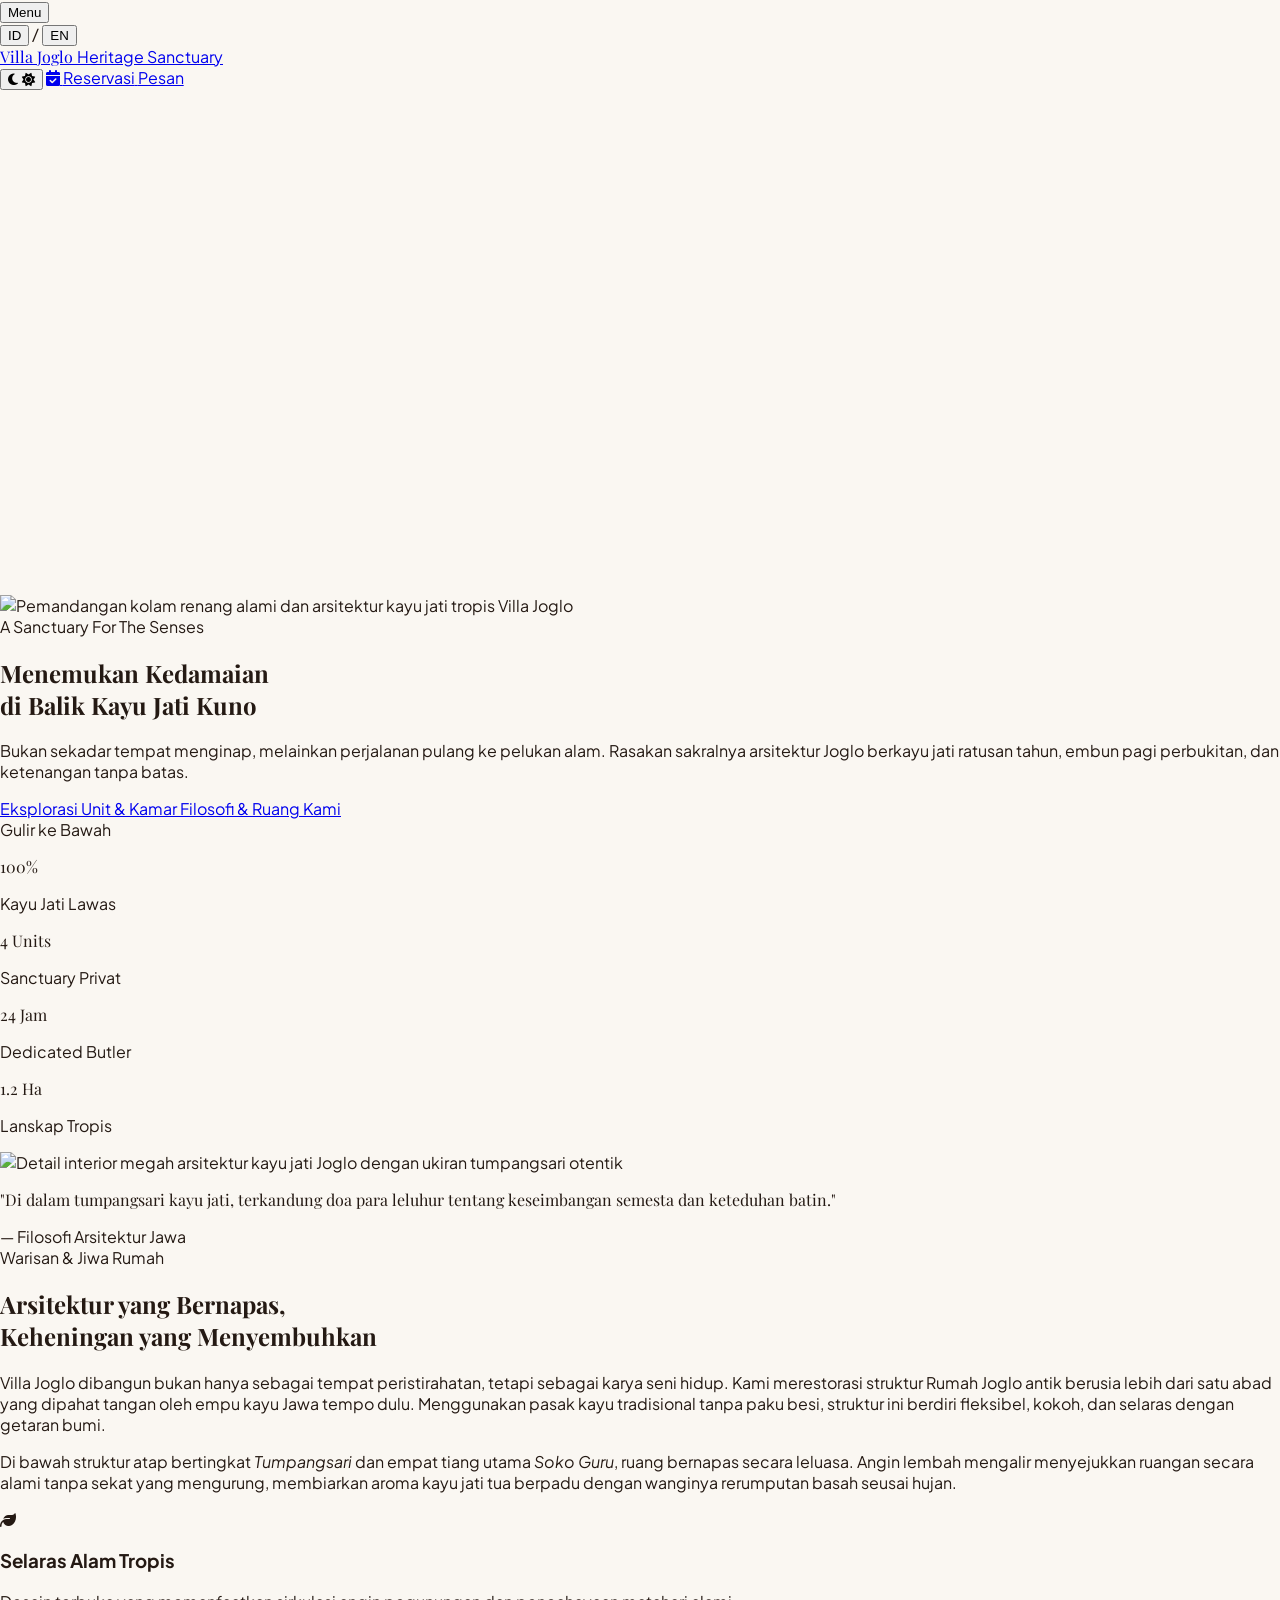
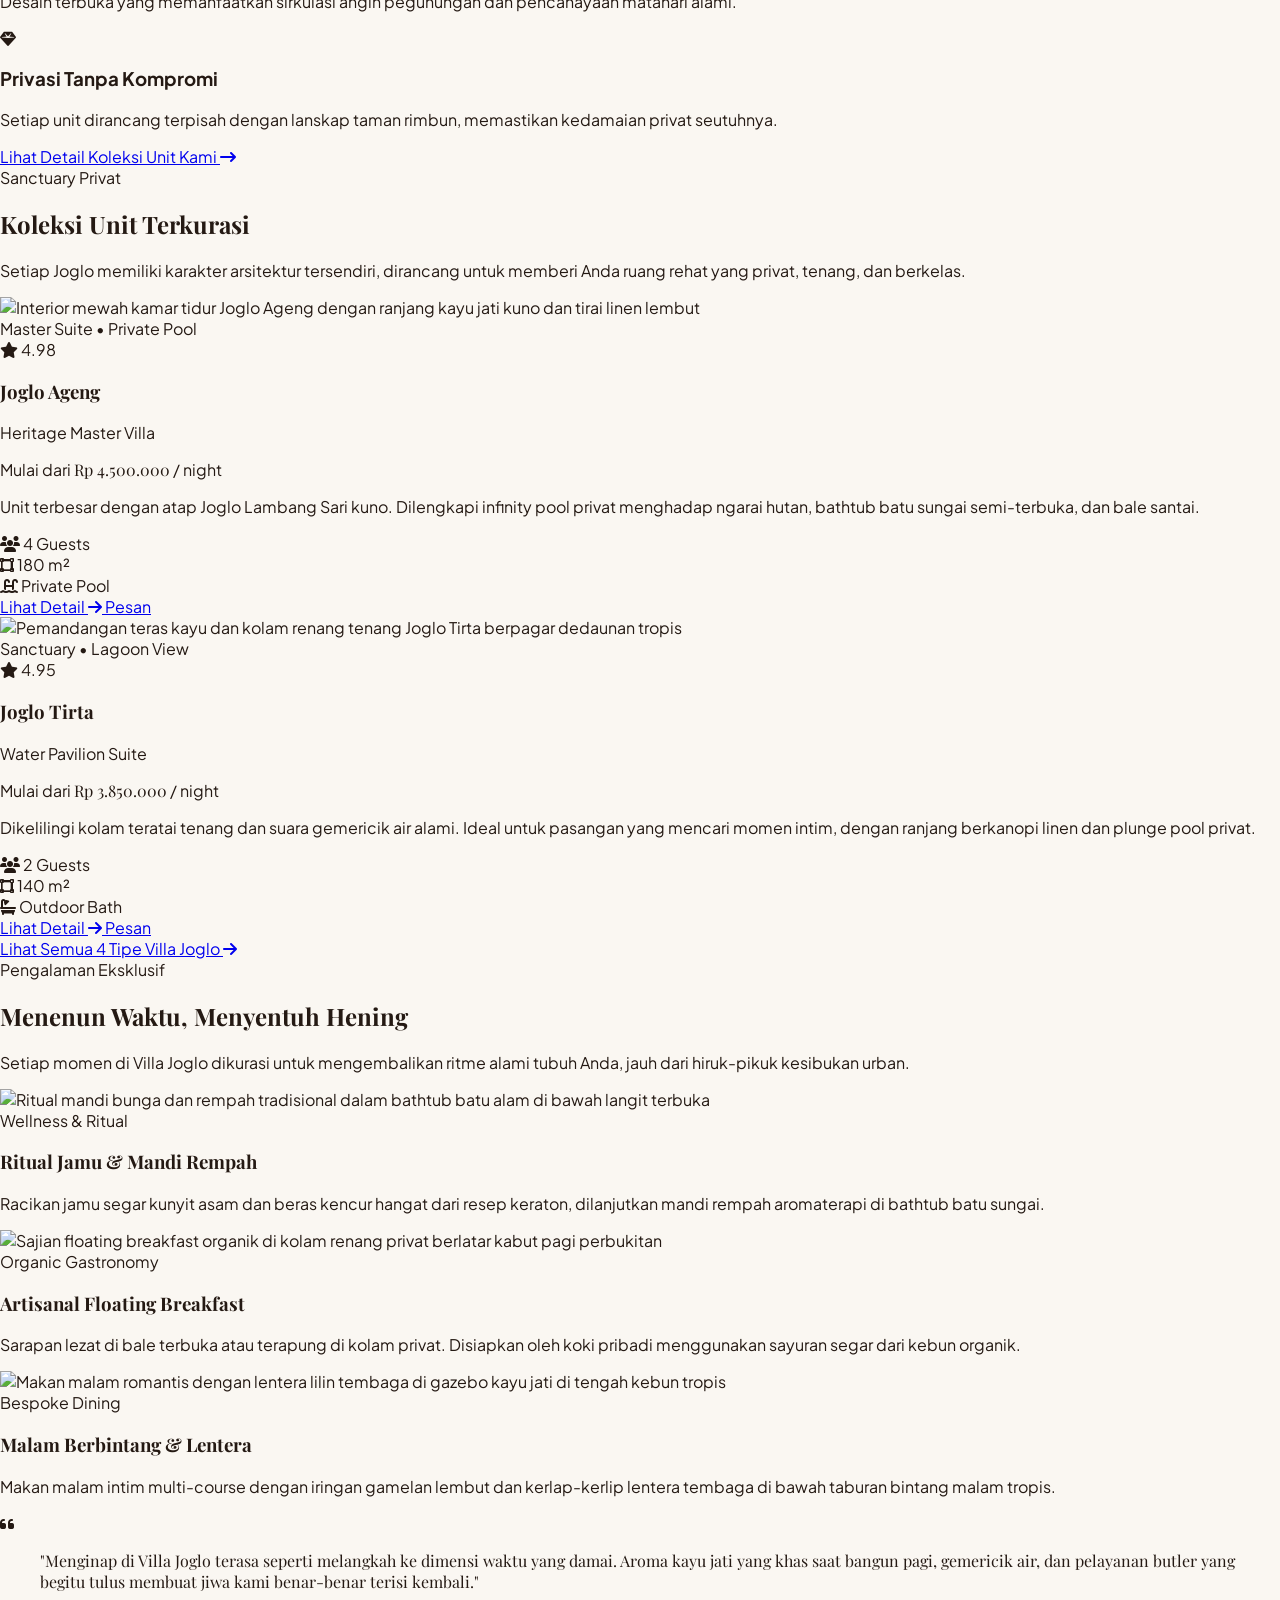
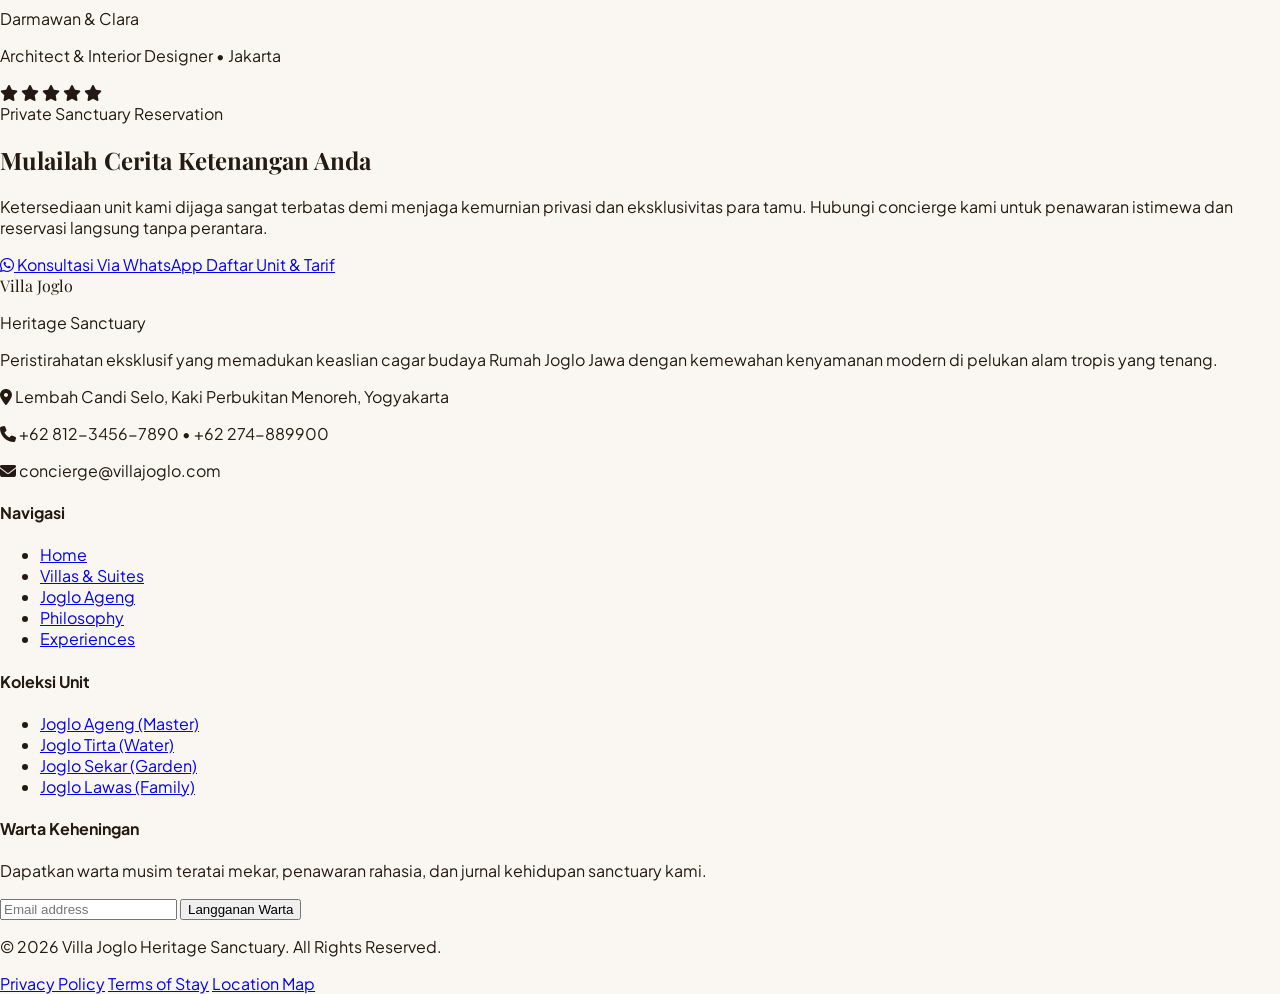
==== commit 020d596b: "Bug Fix" ====
--- a/index.html
+++ b/index.html
@@ -151,58 +151,64 @@
        - Right Theme Toggle & Book Button
        - Zero horizontal overflow on 320px to 4K
        ========================================== -->
-  <header id="siteHeader" class="fixed top-0 left-0 right-0 z-40 transition-all duration-300 py-4 md:py-6 px-4 sm:px-6 md:px-12 w-full max-w-full">
-    <div class="max-w-7xl mx-auto flex items-center justify-between w-full">
+  <header id="siteHeader" class="fixed top-0 left-0 right-0 z-40 transition-all duration-300 py-3 sm:py-4 md:py-6 px-3 sm:px-6 md:px-12 w-full">
+    <div class="flex items-center justify-between w-full gap-2">
       
-      <!-- LEFT SECTION: Hamburger Button (Garis 3) + Language Switcher -->
-      <div class="flex items-center space-x-2.5 sm:space-x-4 shrink-0">
+      <!-- LEFT SECTION: Hamburger Button + Language Switcher -->
+      <div class="flex items-center gap-2 sm:gap-3 shrink-0">
         
         <!-- Hamburger Menu Button (Garis 3) -->
-        <button type="button" data-menu-toggle class="p-1.5 focus:outline-none group flex items-center space-x-2 text-stone-900 dark:text-stone-100 hover:text-brass transition-colors" aria-label="Buka Menu Navigasi Layar Penuh">
-          <div class="w-5 sm:w-6 h-4 flex flex-col justify-between">
-            <span class="hamburger-line hamburger-line-1 w-full h-[2px] bg-stone-900 dark:bg-stone-100 group-hover:bg-brass rounded-full"></span>
-            <span class="hamburger-line hamburger-line-2 w-3/4 h-[2px] bg-stone-900 dark:bg-stone-100 group-hover:bg-brass rounded-full transition-all group-hover:w-full"></span>
-            <span class="hamburger-line hamburger-line-3 w-full h-[2px] bg-stone-900 dark:bg-stone-100 group-hover:bg-brass rounded-full"></span>
-          </div>
-          <span class="text-[11px] uppercase tracking-[0.2em] font-semibold hidden md:inline-block">Menu</span>
+        <button type="button" data-menu-toggle class="p-1.5 focus:outline-none group flex items-center gap-1.5 text-stone-900 dark:text-stone-100 hover:text-brass transition-colors" aria-label="Buka Menu">
+          <div class="w-5 h-[14px] flex flex-col justify-between">
+            <span class="hamburger-line hamburger-line-1 block w-full h-[2px] bg-current rounded-full"></span>
+            <span class="hamburger-line hamburger-line-2 block w-3/4 h-[2px] bg-current rounded-full transition-all group-hover:w-full"></span>
+            <span class="hamburger-line hamburger-line-3 block w-full h-[2px] bg-current rounded-full"></span>
+          </div>
+          <span class="text-[10px] uppercase tracking-[0.2em] font-semibold hidden md:inline-block">Menu</span>
         </button>
 
         <!-- Divider Line -->
-        <span class="h-3.5 w-[1px] bg-stone-300 dark:bg-stone-700 hidden sm:inline-block"></span>
+        <span class="h-3 w-px bg-stone-400/40 dark:bg-stone-600/40 hidden sm:block"></span>
 
         <!-- Language Switcher EN / ID -->
-        <div class="flex items-center space-x-1 text-[10px] sm:text-xs uppercase tracking-wider font-semibold" aria-label="Ganti Bahasa">
-          <button type="button" data-lang-btn="id" class="px-1 py-0.5 text-brass font-bold border-b border-brass transition-colors focus:outline-none" title="Bahasa Indonesia">ID</button>
-          <span class="text-stone-400 opacity-60">/</span>
+        <div class="flex items-center gap-0.5 text-[10px] uppercase tracking-wider font-semibold" aria-label="Ganti Bahasa">
+          <button type="button" data-lang-btn="id" class="px-1 py-0.5 text-brass font-bold border-b border-brass focus:outline-none" title="Bahasa Indonesia">ID</button>
+          <span class="text-stone-400 opacity-50">/</span>
           <button type="button" data-lang-btn="en" class="px-1 py-0.5 text-stone-400 hover:text-stone-900 dark:hover:text-stone-100 transition-colors focus:outline-none" title="English">EN</button>
         </div>
 
       </div>
 
-      <!-- CENTER SECTION: Brand Logo -->
-      <a href="index.html" class="group flex flex-col items-center text-center px-2 shrink focus:outline-none" aria-label="Beranda Villa Joglo">
-        <span class="font-serif text-lg sm:text-2xl md:text-3xl tracking-[0.16em] sm:tracking-[0.22em] font-semibold uppercase text-stone-900 dark:text-stone-100 group-hover:text-brass transition-colors truncate max-w-[170px] sm:max-w-none">
+      <!-- CENTER SECTION: Brand Logo (min-w-0 allows it to shrink gracefully) -->
+      <a href="index.html" class="group flex flex-col items-center text-center min-w-0 focus:outline-none" aria-label="Beranda Villa Joglo">
+        <span class="font-serif text-base sm:text-xl md:text-3xl tracking-[0.12em] sm:tracking-[0.18em] font-semibold uppercase text-stone-900 dark:text-stone-100 group-hover:text-brass transition-colors whitespace-nowrap">
           Villa Joglo
         </span>
-        <span class="font-sans text-[7px] sm:text-[9px] tracking-[0.3em] uppercase text-stone-500 dark:text-stone-400 hidden xs:block -mt-0.5">
+        <span class="font-sans text-[7px] sm:text-[8px] tracking-[0.25em] uppercase text-stone-500 dark:text-stone-400 hidden sm:block -mt-0.5">
           Heritage Sanctuary
         </span>
       </a>
 
-      <!-- RIGHT SECTION: Theme Toggle & Direct Reservation CTA -->
-      <div class="flex items-center space-x-2 sm:space-x-4 shrink-0">
+      <!-- RIGHT SECTION: Theme Toggle & Booking CTA -->
+      <div class="flex items-center gap-2 sm:gap-3 shrink-0">
         
         <!-- Dark / Light Mode Toggle Button -->
-        <button type="button" data-theme-toggle class="p-2 rounded-full border border-stone-300 dark:border-stone-700 hover:border-brass text-stone-700 dark:text-stone-300 hover:text-brass transition-colors focus:outline-none" aria-label="Ganti Mode Tema">
-          <i class="fa-solid fa-moon theme-icon-moon text-xs"></i>
-          <i class="fa-solid fa-sun theme-icon-sun text-xs hidden text-amber-400"></i>
+        <button type="button" data-theme-toggle class="p-1.5 sm:p-2 rounded-full border border-stone-300/70 dark:border-stone-700/70 hover:border-brass text-stone-700 dark:text-stone-300 hover:text-brass transition-colors focus:outline-none" aria-label="Ganti Mode Tema">
+          <i class="fa-solid fa-moon theme-icon-moon text-[11px]"></i>
+          <i class="fa-solid fa-sun theme-icon-sun text-[11px] hidden text-amber-400"></i>
         </button>
 
-        <!-- Direct CTA Button -->
-        <a href="stay.html" class="inline-flex items-center px-3.5 sm:px-5 py-2 text-[10px] sm:text-xs uppercase tracking-[0.18em] font-semibold text-white bg-wood hover:bg-wood-dark dark:bg-brass dark:text-stone-950 dark:hover:bg-brass-hover transition-colors rounded-sm shadow-sm">
-          <span class="lang-id">Reservasi</span>
-          <span class="lang-en">Book</span>
-          <i class="fa-solid fa-arrow-right ml-1.5 text-[9px] hidden sm:inline-block"></i>
+        <!-- CTA Button — icon-only on very small, text on sm+ -->
+        <a href="stay.html" class="flex items-center gap-1.5 px-2.5 sm:px-4 py-1.5 sm:py-2 text-[10px] sm:text-[11px] uppercase tracking-[0.14em] sm:tracking-[0.18em] font-semibold text-white bg-wood hover:bg-wood-dark dark:bg-brass dark:text-stone-950 dark:hover:bg-brass-hover transition-colors rounded-sm shadow-sm whitespace-nowrap">
+          <i class="fa-solid fa-calendar-check text-[10px] sm:hidden"></i>
+          <span class="hidden sm:inline">
+            <span class="lang-id">Reservasi</span>
+            <span class="lang-en">Book</span>
+          </span>
+          <span class="sm:hidden">
+            <span class="lang-id">Pesan</span>
+            <span class="lang-en">Book</span>
+          </span>
         </a>
 
       </div>
@@ -373,71 +379,74 @@
   <main class="w-full max-w-full">
 
     <!-- HERO SECTION: Atmospheric Storytelling Hook -->
-    <section class="relative min-h-[92vh] sm:min-h-screen flex items-center justify-center overflow-hidden pt-24 sm:pt-28 pb-16 px-4 sm:px-6 w-full max-w-full">
+    <section class="relative min-h-svh sm:min-h-screen flex items-center justify-center overflow-hidden pt-20 sm:pt-28 pb-12 sm:pb-16 w-full">
       
       <!-- Background Image -->
-      <div class="absolute inset-0 z-0 overflow-hidden w-full h-full">
+      <div class="absolute inset-0 z-0 w-full h-full">
         <img 
           src="https://images.unsplash.com/photo-1540555700478-4be289fbecef?auto=format&fit=crop&w=2000&q=85" 
           alt="Pemandangan kolam renang alami dan arsitektur kayu jati tropis Villa Joglo" 
-          class="w-full h-full object-cover object-center scale-105 transition-transform duration-[10000ms] ease-out hover:scale-100"
+          class="w-full h-full object-cover object-center"
+          loading="eager"
         />
         <div class="absolute inset-0 bg-gradient-to-t from-[#FAF7F2] via-stone-950/45 to-stone-950/70 dark:from-[#120E0C] dark:via-stone-950/60 dark:to-stone-950/80"></div>
         <div class="absolute inset-0 bg-black/20"></div>
       </div>
 
       <!-- Hero Copywriting & Actions -->
-      <div class="relative z-10 max-w-4xl mx-auto text-center text-white space-y-6 sm:space-y-8 mt-6 sm:mt-12 w-full px-2" data-aos="fade-up" data-aos-duration="1100">
-        
-        <!-- Overhead Label -->
-        <div class="inline-flex items-center space-x-2.5 bg-stone-900/50 backdrop-blur-md border border-white/20 px-3.5 py-1.5 rounded-full text-[10px] sm:text-xs uppercase tracking-[0.25em] text-stone-200">
-          <span class="w-1.5 h-1.5 rounded-full bg-brass pulse-subtle"></span>
-          <span>A Sanctuary For The Senses</span>
-        </div>
-
-        <!-- Main Headline (Bilingual & Responsive) -->
-        <h1 class="font-serif text-3xl sm:text-5xl md:text-6xl lg:text-7xl font-normal leading-[1.12] tracking-tight max-w-full break-words">
-          <span class="lang-id">
-            Menemukan Kedamaian <br />
-            <span class="italic font-light text-stone-200">di Balik Kayu Jati Kuno</span>
-          </span>
-          <span class="lang-en">
-            Rediscover Serenity <br />
-            <span class="italic font-light text-stone-200">Amidst Century-Old Teak</span>
-          </span>
-        </h1>
-
-        <!-- Subheadline Storytelling (Bilingual) -->
-        <p class="max-w-2xl mx-auto text-stone-200 font-light text-sm sm:text-lg md:text-xl leading-relaxed tracking-wide px-2">
-          <span class="lang-id">
-            Bukan sekadar tempat menginap, melainkan perjalanan pulang ke pelukan alam. Rasakan sakralnya arsitektur Joglo berkayu jati ratusan tahun, embun pagi perbukitan, dan ketenangan tanpa batas.
-          </span>
-          <span class="lang-en">
-            More than just a stay—a journey back to nature's embrace. Experience the sacred spirit of century-old teakwood Joglo architecture, mist-kissed hills, and unbounded tranquility.
-          </span>
-        </p>
-
-        <!-- CTA Action Buttons -->
-        <div class="pt-2 sm:pt-4 flex flex-col sm:flex-row items-center justify-center gap-3 sm:gap-5 w-full max-w-xs sm:max-w-none mx-auto">
-          <a href="stay.html" class="w-full sm:w-auto px-7 py-3.5 sm:py-4 bg-brass hover:bg-brass-hover text-stone-950 font-semibold text-xs uppercase tracking-[0.22em] transition-all duration-300 shadow-lg hover:shadow-brass/30 transform hover:-translate-y-0.5 rounded-sm text-center">
-            <span class="lang-id">Eksplorasi Unit & Kamar</span>
-            <span class="lang-en">Explore Villas & Suites</span>
-          </a>
-          <a href="#filosofi" class="w-full sm:w-auto px-7 py-3.5 sm:py-4 bg-white/10 hover:bg-white/20 border border-white/30 text-white font-medium text-xs uppercase tracking-[0.22em] backdrop-blur-sm transition-all duration-300 rounded-sm text-center">
-            <span class="lang-id">Filosofi & Ruang Kami</span>
-            <span class="lang-en">Our Heritage Philosophy</span>
-          </a>
-        </div>
-
-        <!-- Scroll Indicator -->
-        <div class="pt-8 sm:pt-12 flex flex-col items-center justify-center text-stone-300">
-          <span class="text-[9px] uppercase tracking-[0.3em] mb-2 opacity-80">
-            <span class="lang-id">Gulir ke Bawah</span>
-            <span class="lang-en">Scroll Down</span>
-          </span>
-          <div class="w-[1px] h-8 sm:h-10 bg-gradient-to-b from-brass to-transparent animate-pulse"></div>
-        </div>
-
+      <div class="relative z-10 w-full px-4 sm:px-8 md:px-12 text-center text-white" data-aos="fade-up" data-aos-duration="1100">
+        <div class="max-w-3xl mx-auto space-y-5 sm:space-y-8">
+          
+          <!-- Overhead Label -->
+          <div class="inline-flex items-center space-x-2 bg-stone-900/50 backdrop-blur-md border border-white/20 px-3 py-1.5 rounded-full text-[10px] uppercase tracking-[0.2em] text-stone-200">
+            <span class="w-1.5 h-1.5 rounded-full bg-brass pulse-subtle shrink-0"></span>
+            <span>A Sanctuary For The Senses</span>
+          </div>
+
+          <!-- Main Headline -->
+          <h1 class="font-serif text-[2rem] leading-[1.1] sm:text-5xl md:text-6xl lg:text-7xl font-normal tracking-tight break-words">
+            <span class="lang-id">
+              Menemukan Kedamaian <br />
+              <span class="italic font-light text-stone-200">di Balik Kayu Jati Kuno</span>
+            </span>
+            <span class="lang-en">
+              Rediscover Serenity <br />
+              <span class="italic font-light text-stone-200">Amidst Century-Old Teak</span>
+            </span>
+          </h1>
+
+          <!-- Subheadline -->
+          <p class="text-stone-200/90 font-light text-sm sm:text-lg md:text-xl leading-relaxed max-w-xl mx-auto">
+            <span class="lang-id">
+              Bukan sekadar tempat menginap, melainkan perjalanan pulang ke pelukan alam. Rasakan sakralnya arsitektur Joglo berkayu jati ratusan tahun, embun pagi perbukitan, dan ketenangan tanpa batas.
+            </span>
+            <span class="lang-en">
+              More than just a stay—a journey back to nature's embrace. Experience the sacred spirit of century-old teakwood Joglo architecture, mist-kissed hills, and unbounded tranquility.
+            </span>
+          </p>
+
+          <!-- CTA Action Buttons -->
+          <div class="flex flex-col sm:flex-row items-center justify-center gap-3 sm:gap-5 w-full">
+            <a href="stay.html" class="w-full sm:w-auto px-6 py-3.5 sm:py-4 bg-brass hover:bg-brass-hover text-stone-950 font-semibold text-xs uppercase tracking-[0.2em] transition-all duration-300 shadow-lg rounded-sm text-center">
+              <span class="lang-id">Eksplorasi Unit & Kamar</span>
+              <span class="lang-en">Explore Villas & Suites</span>
+            </a>
+            <a href="#filosofi" class="w-full sm:w-auto px-6 py-3.5 sm:py-4 bg-white/10 hover:bg-white/20 border border-white/30 text-white font-medium text-xs uppercase tracking-[0.2em] backdrop-blur-sm transition-all duration-300 rounded-sm text-center">
+              <span class="lang-id">Filosofi & Ruang Kami</span>
+              <span class="lang-en">Our Heritage Philosophy</span>
+            </a>
+          </div>
+
+          <!-- Scroll Indicator -->
+          <div class="pt-4 sm:pt-8 flex flex-col items-center justify-center text-stone-300">
+            <span class="text-[9px] uppercase tracking-[0.3em] mb-2 opacity-70">
+              <span class="lang-id">Gulir ke Bawah</span>
+              <span class="lang-en">Scroll Down</span>
+            </span>
+            <div class="w-px h-8 bg-gradient-to-b from-brass to-transparent animate-pulse"></div>
+          </div>
+
+        </div>
       </div>
 
     </section>
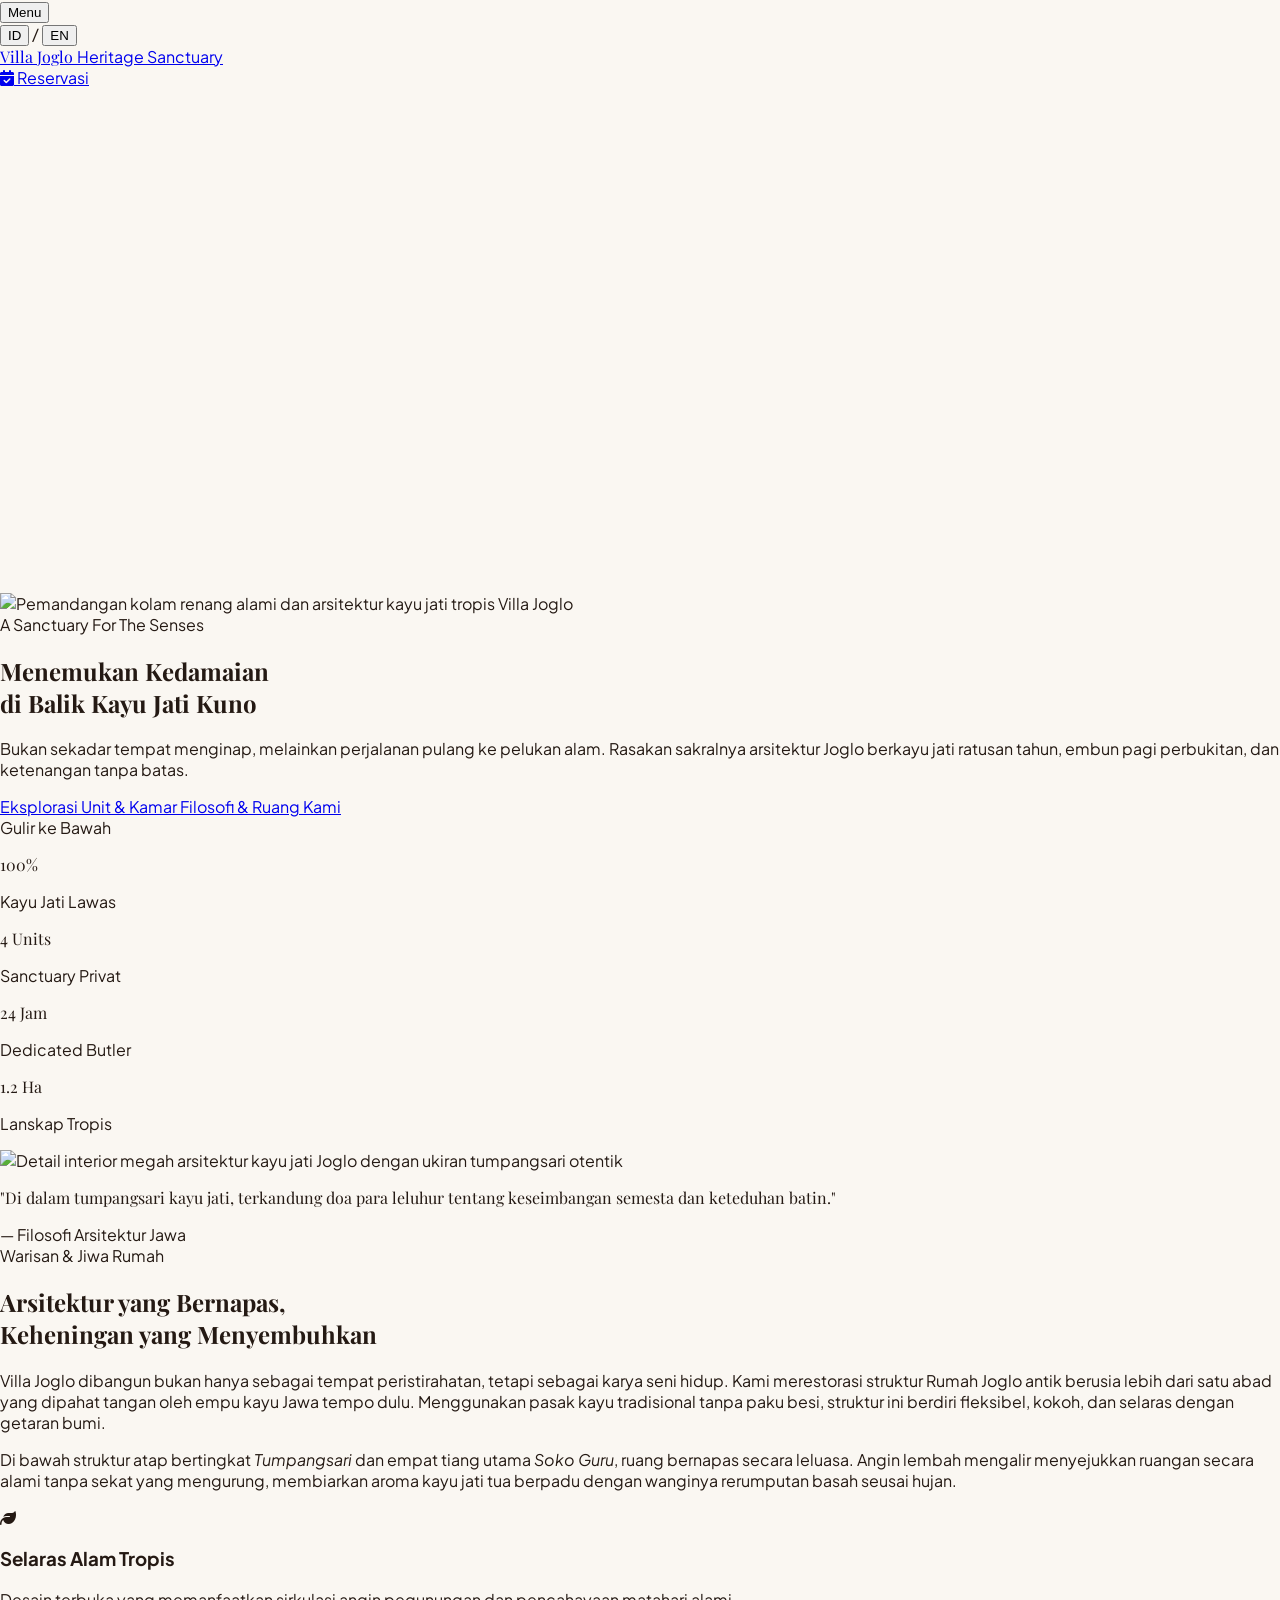
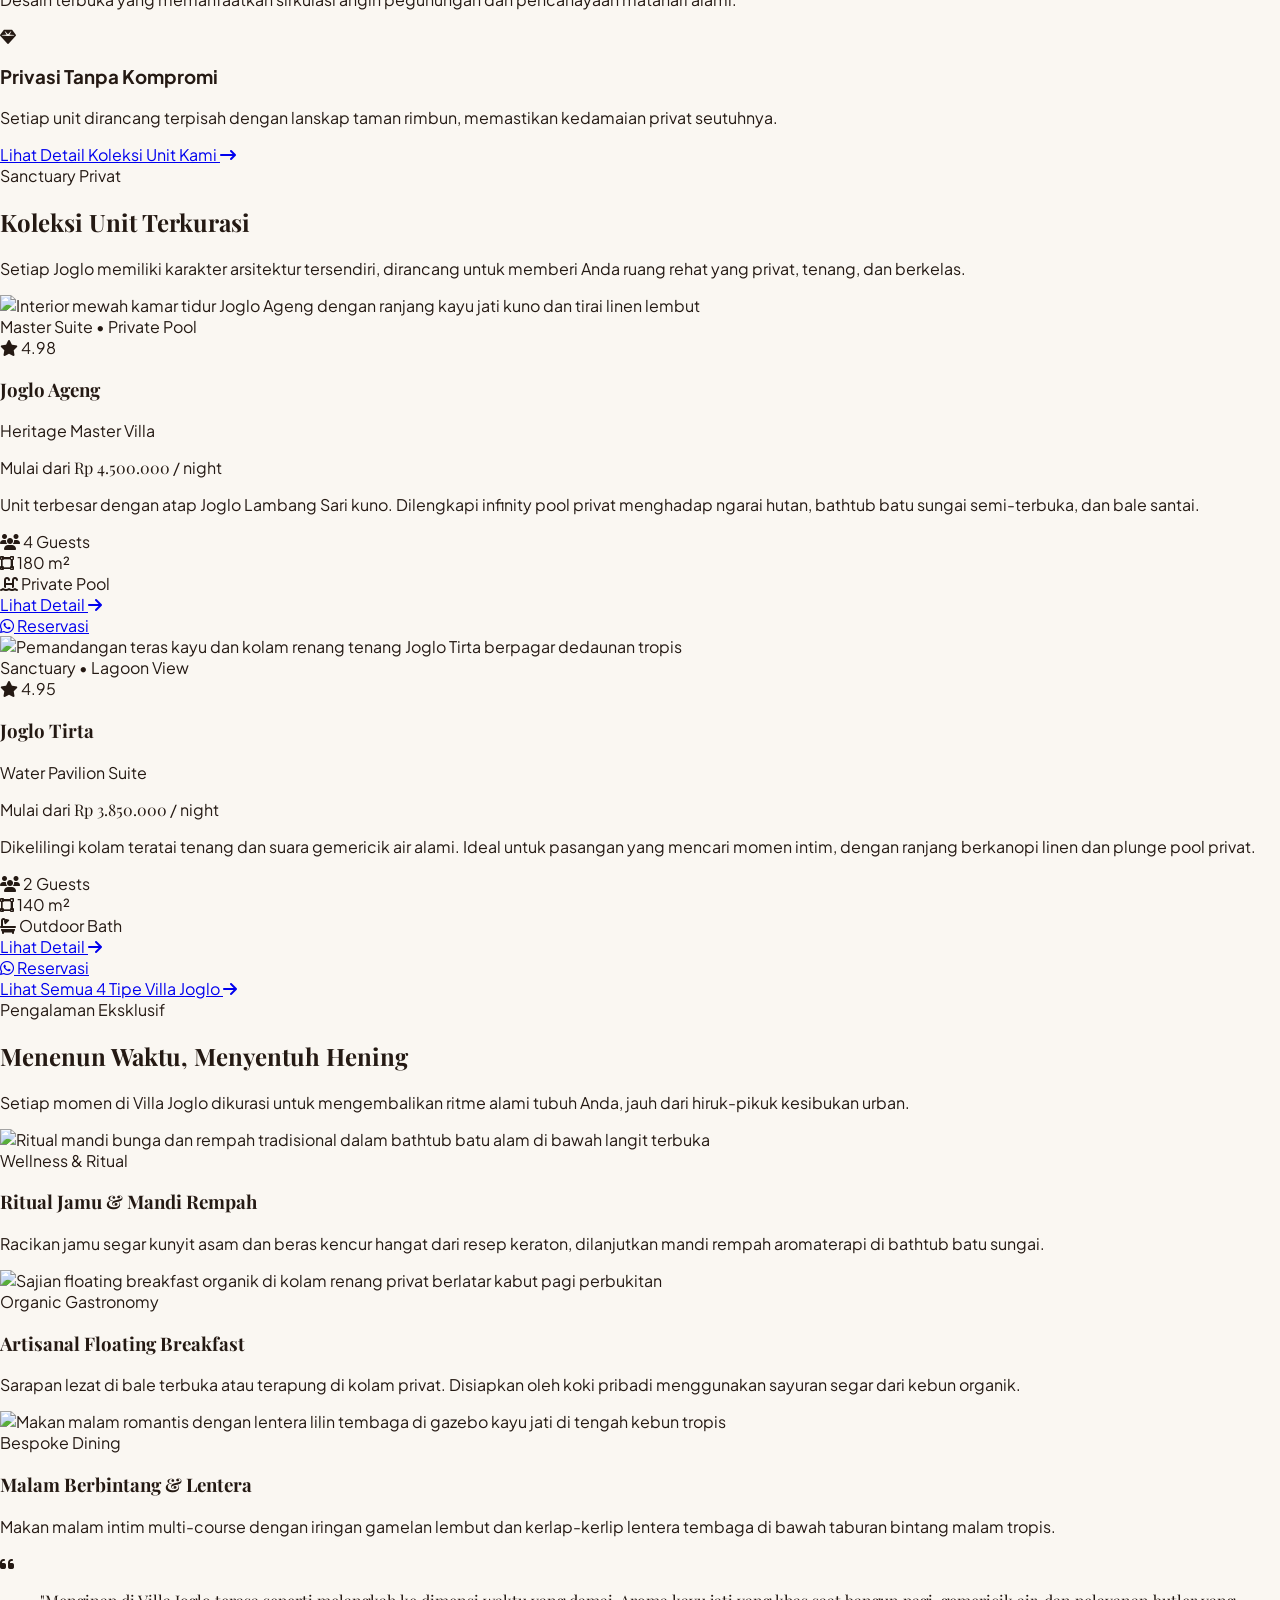
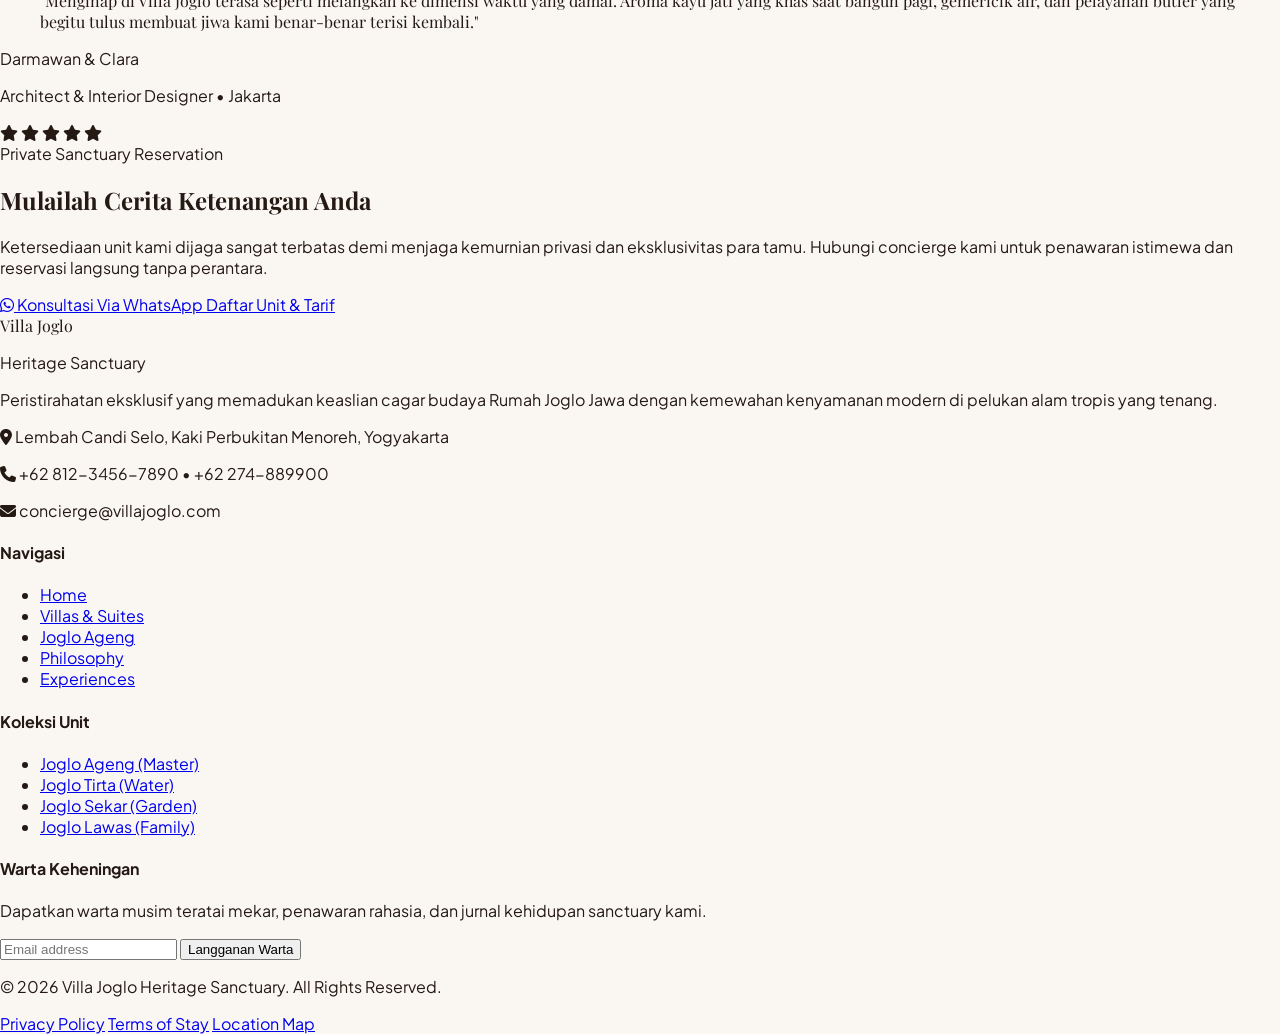
==== commit 59ac2ce5: "Improvements" ====
--- a/index.html
+++ b/index.html
@@ -189,28 +189,15 @@
         </span>
       </a>
 
-      <!-- RIGHT SECTION: Theme Toggle & Booking CTA -->
+      <!-- RIGHT SECTION: Booking CTA (Always 'Reservasi' on all devices) -->
       <div class="flex items-center gap-2 sm:gap-3 shrink-0">
-        
-        <!-- Dark / Light Mode Toggle Button -->
-        <button type="button" data-theme-toggle class="p-1.5 sm:p-2 rounded-full border border-stone-300/70 dark:border-stone-700/70 hover:border-brass text-stone-700 dark:text-stone-300 hover:text-brass transition-colors focus:outline-none" aria-label="Ganti Mode Tema">
-          <i class="fa-solid fa-moon theme-icon-moon text-[11px]"></i>
-          <i class="fa-solid fa-sun theme-icon-sun text-[11px] hidden text-amber-400"></i>
-        </button>
-
-        <!-- CTA Button — icon-only on very small, text on sm+ -->
-        <a href="stay.html" class="flex items-center gap-1.5 px-2.5 sm:px-4 py-1.5 sm:py-2 text-[10px] sm:text-[11px] uppercase tracking-[0.14em] sm:tracking-[0.18em] font-semibold text-white bg-wood hover:bg-wood-dark dark:bg-brass dark:text-stone-950 dark:hover:bg-brass-hover transition-colors rounded-sm shadow-sm whitespace-nowrap">
-          <i class="fa-solid fa-calendar-check text-[10px] sm:hidden"></i>
-          <span class="hidden sm:inline">
+        <a href="stay.html" class="flex items-center gap-1.5 px-3 sm:px-4 py-1.5 sm:py-2 text-[10px] sm:text-[11px] uppercase tracking-[0.14em] sm:tracking-[0.18em] font-semibold text-white bg-wood hover:bg-wood-dark dark:bg-brass dark:text-stone-950 dark:hover:bg-brass-hover transition-colors rounded-sm shadow-sm whitespace-nowrap">
+          <i class="fa-solid fa-calendar-check text-[10px]"></i>
+          <span>
             <span class="lang-id">Reservasi</span>
-            <span class="lang-en">Book</span>
-          </span>
-          <span class="sm:hidden">
-            <span class="lang-id">Pesan</span>
-            <span class="lang-en">Book</span>
+            <span class="lang-en">Reservations</span>
           </span>
         </a>
-
       </div>
 
     </div>
@@ -218,7 +205,8 @@
 
   <!-- ==========================================
        FULLSCREEN OVERLAY NAVIGATION (RICH HERITAGE LAYOUT)
-       - Highlight active menu item currently viewed
+       - Highlight active menu item currently viewed (including hash sections)
+       - Dark/Light mode toggle preserved here inside menu
        - Multilingual support ID / EN
        - Complete Concierge & Location Information
        ========================================== -->
@@ -239,7 +227,8 @@
           <button type="button" data-lang-btn="en" class="px-1 text-stone-400 hover:text-brass">EN</button>
         </div>
 
-        <button type="button" data-theme-toggle class="p-1.5 rounded-full border border-stone-300 dark:border-stone-700 text-stone-700 dark:text-stone-300" aria-label="Toggle Theme">
+        <!-- Theme Toggle preserved inside Menu -->
+        <button type="button" data-theme-toggle class="p-1.5 rounded-full border border-stone-300 dark:border-stone-700 text-stone-700 dark:text-stone-300 hover:text-brass transition-colors" aria-label="Toggle Theme">
           <i class="fa-solid fa-moon theme-icon-moon text-xs"></i>
           <i class="fa-solid fa-sun theme-icon-sun text-xs hidden text-amber-400"></i>
         </button>
@@ -250,21 +239,21 @@
       </div>
     </div>
 
-    <!-- Center Navigation Links with Active Page Highlighting -->
+    <!-- Center Navigation Links with Active Page & Section Highlighting -->
     <div class="grid grid-cols-1 lg:grid-cols-12 gap-8 my-auto py-8">
       
       <!-- Left Column: Primary Staggered Links -->
       <div class="lg:col-span-7 space-y-4 md:space-y-6">
         
-        <!-- Nav 01: Beranda (Active on index.html) -->
+        <!-- Nav 01: Beranda -->
         <div class="nav-stagger-item">
-          <a href="index.html" data-nav-item="index.html" class="group flex items-center space-x-3 sm:space-x-4 font-serif text-2xl sm:text-4xl md:text-5xl lg:text-6xl text-brass transition-colors">
-            <span class="font-sans text-[11px] sm:text-xs tracking-widest text-brass font-semibold">01</span>
-            <span class="nav-text-label font-semibold group-hover:translate-x-2 transition-transform duration-300">
+          <a href="index.html" data-nav-item="index.html" class="group flex items-center space-x-3 sm:space-x-4 font-serif text-2xl sm:text-4xl md:text-5xl lg:text-6xl text-stone-900 dark:text-stone-100 hover:text-brass transition-colors">
+            <span class="nav-num font-sans text-[11px] sm:text-xs tracking-widest text-stone-400 group-hover:text-brass">01</span>
+            <span class="nav-text-label font-normal group-hover:translate-x-2 transition-transform duration-300">
               <span class="lang-id">Beranda</span>
               <span class="lang-en">Home</span>
             </span>
-            <span class="nav-active-badge text-[9px] sm:text-[10px] uppercase tracking-widest px-2.5 py-0.5 rounded-full border border-brass text-brass bg-brass/10 font-sans">
+            <span class="nav-active-badge hidden text-[9px] sm:text-[10px] uppercase tracking-widest px-2.5 py-0.5 rounded-full border border-brass text-brass bg-brass/10 font-sans">
               <span class="lang-id">Sedang Dilihat</span>
               <span class="lang-en">Active</span>
             </span>
@@ -274,7 +263,7 @@
         <!-- Nav 02: Pilihan Unit -->
         <div class="nav-stagger-item">
           <a href="stay.html" data-nav-item="stay.html" class="group flex items-center space-x-3 sm:space-x-4 font-serif text-2xl sm:text-4xl md:text-5xl lg:text-6xl text-stone-900 dark:text-stone-100 hover:text-brass transition-colors">
-            <span class="font-sans text-[11px] sm:text-xs tracking-widest text-stone-400 group-hover:text-brass">02</span>
+            <span class="nav-num font-sans text-[11px] sm:text-xs tracking-widest text-stone-400 group-hover:text-brass">02</span>
             <span class="nav-text-label font-normal group-hover:translate-x-2 transition-transform duration-300">
               <span class="lang-id">Pilihan Unit & Kamar</span>
               <span class="lang-en">Villas & Suites</span>
@@ -289,7 +278,7 @@
         <!-- Nav 03: Joglo Ageng Detail -->
         <div class="nav-stagger-item">
           <a href="detail-unit.html" data-nav-item="detail-unit.html" class="group flex items-center space-x-3 sm:space-x-4 font-serif text-2xl sm:text-4xl md:text-5xl lg:text-6xl text-stone-900 dark:text-stone-100 hover:text-brass transition-colors">
-            <span class="font-sans text-[11px] sm:text-xs tracking-widest text-stone-400 group-hover:text-brass">03</span>
+            <span class="nav-num font-sans text-[11px] sm:text-xs tracking-widest text-stone-400 group-hover:text-brass">03</span>
             <span class="nav-text-label font-normal group-hover:translate-x-2 transition-transform duration-300">
               <span class="lang-id">Joglo Ageng (Detail)</span>
               <span class="lang-en">Joglo Ageng (Suite)</span>
@@ -301,24 +290,32 @@
           </a>
         </div>
 
-        <!-- Nav 04: Filosofi -->
+        <!-- Nav 04: Filosofi Kayu Jati -->
         <div class="nav-stagger-item">
           <a href="index.html#filosofi" data-nav-item="filosofi" class="group flex items-center space-x-3 sm:space-x-4 font-serif text-2xl sm:text-4xl md:text-5xl lg:text-6xl text-stone-900 dark:text-stone-100 hover:text-brass transition-colors">
-            <span class="font-sans text-[11px] sm:text-xs tracking-widest text-stone-400 group-hover:text-brass">04</span>
+            <span class="nav-num font-sans text-[11px] sm:text-xs tracking-widest text-stone-400 group-hover:text-brass">04</span>
             <span class="nav-text-label font-normal group-hover:translate-x-2 transition-transform duration-300">
               <span class="lang-id">Filosofi Kayu Jati</span>
               <span class="lang-en">Teak Philosophy</span>
             </span>
+            <span class="nav-active-badge hidden text-[9px] sm:text-[10px] uppercase tracking-widest px-2.5 py-0.5 rounded-full border border-brass text-brass bg-brass/10 font-sans">
+              <span class="lang-id">Sedang Dilihat</span>
+              <span class="lang-en">Active</span>
+            </span>
           </a>
         </div>
 
-        <!-- Nav 05: Pengalaman -->
+        <!-- Nav 05: Pengalaman Menginap -->
         <div class="nav-stagger-item">
           <a href="index.html#pengalaman" data-nav-item="pengalaman" class="group flex items-center space-x-3 sm:space-x-4 font-serif text-2xl sm:text-4xl md:text-5xl lg:text-6xl text-stone-900 dark:text-stone-100 hover:text-brass transition-colors">
-            <span class="font-sans text-[11px] sm:text-xs tracking-widest text-stone-400 group-hover:text-brass">05</span>
+            <span class="nav-num font-sans text-[11px] sm:text-xs tracking-widest text-stone-400 group-hover:text-brass">05</span>
             <span class="nav-text-label font-normal group-hover:translate-x-2 transition-transform duration-300">
               <span class="lang-id">Pengalaman Menginap</span>
               <span class="lang-en">Experiences</span>
+            </span>
+            <span class="nav-active-badge hidden text-[9px] sm:text-[10px] uppercase tracking-widest px-2.5 py-0.5 rounded-full border border-brass text-brass bg-brass/10 font-sans">
+              <span class="lang-id">Sedang Dilihat</span>
+              <span class="lang-en">Active</span>
             </span>
           </a>
         </div>
@@ -684,10 +681,23 @@
                   <span class="lang-en">View Details</span>
                   <i class="fa-solid fa-arrow-right ml-1.5 text-xs"></i>
                 </a>
-                <a href="detail-unit.html#pesan" class="px-4 sm:px-5 py-2 text-xs uppercase tracking-wider bg-stone-900 hover:bg-wood text-white dark:bg-brass dark:text-stone-950 font-semibold transition-colors rounded-sm">
-                  <span class="lang-id">Pesan</span>
-                  <span class="lang-en">Book</span>
-                </a>
+                <div class="flex items-center gap-2">
+                  <a 
+                    href="https://wa.me/6281234567890?text=Halo%20Villa%20Joglo,%20saya%20ingin%20bertanya%20lebih%20lanjut%20tentang%20Joglo%20Ageng%20(Unit%20J1).%20(https://villajoglo.com/stay.html)" 
+                    target="_blank" 
+                    rel="noopener noreferrer" 
+                    data-wa-unit-name="Joglo Ageng" 
+                    data-wa-unit-code="Unit J1" 
+                    class="p-2 text-xs bg-emerald-700 hover:bg-emerald-800 text-white rounded-sm shadow-sm transition-all"
+                    title="Tanya Joglo Ageng via WhatsApp"
+                  >
+                    <i class="fa-brands fa-whatsapp text-sm"></i>
+                  </a>
+                  <a href="detail-unit.html#pesan" class="px-4 sm:px-5 py-2 text-xs uppercase tracking-wider bg-stone-900 hover:bg-wood text-white dark:bg-brass dark:text-stone-950 font-semibold transition-colors rounded-sm">
+                    <span class="lang-id">Reservasi</span>
+                    <span class="lang-en">Reserve</span>
+                  </a>
+                </div>
               </div>
             </div>
           </article>
@@ -751,10 +761,23 @@
                   <span class="lang-en">View Details</span>
                   <i class="fa-solid fa-arrow-right ml-1.5 text-xs"></i>
                 </a>
-                <a href="stay.html" class="px-4 sm:px-5 py-2 text-xs uppercase tracking-wider bg-stone-900 hover:bg-wood text-white dark:bg-brass dark:text-stone-950 font-semibold transition-colors rounded-sm">
-                  <span class="lang-id">Pesan</span>
-                  <span class="lang-en">Book</span>
-                </a>
+                <div class="flex items-center gap-2">
+                  <a 
+                    href="https://wa.me/6281234567890?text=Halo%20Villa%20Joglo,%20saya%20ingin%20bertanya%20lebih%20lanjut%20tentang%20Joglo%20Tirta%20(Unit%20J2).%20(https://villajoglo.com/stay.html)" 
+                    target="_blank" 
+                    rel="noopener noreferrer" 
+                    data-wa-unit-name="Joglo Tirta" 
+                    data-wa-unit-code="Unit J2" 
+                    class="p-2 text-xs bg-emerald-700 hover:bg-emerald-800 text-white rounded-sm shadow-sm transition-all"
+                    title="Tanya Joglo Tirta via WhatsApp"
+                  >
+                    <i class="fa-brands fa-whatsapp text-sm"></i>
+                  </a>
+                  <a href="stay.html" class="px-4 sm:px-5 py-2 text-xs uppercase tracking-wider bg-stone-900 hover:bg-wood text-white dark:bg-brass dark:text-stone-950 font-semibold transition-colors rounded-sm">
+                    <span class="lang-id">Reservasi</span>
+                    <span class="lang-en">Reserve</span>
+                  </a>
+                </div>
               </div>
             </div>
           </article>
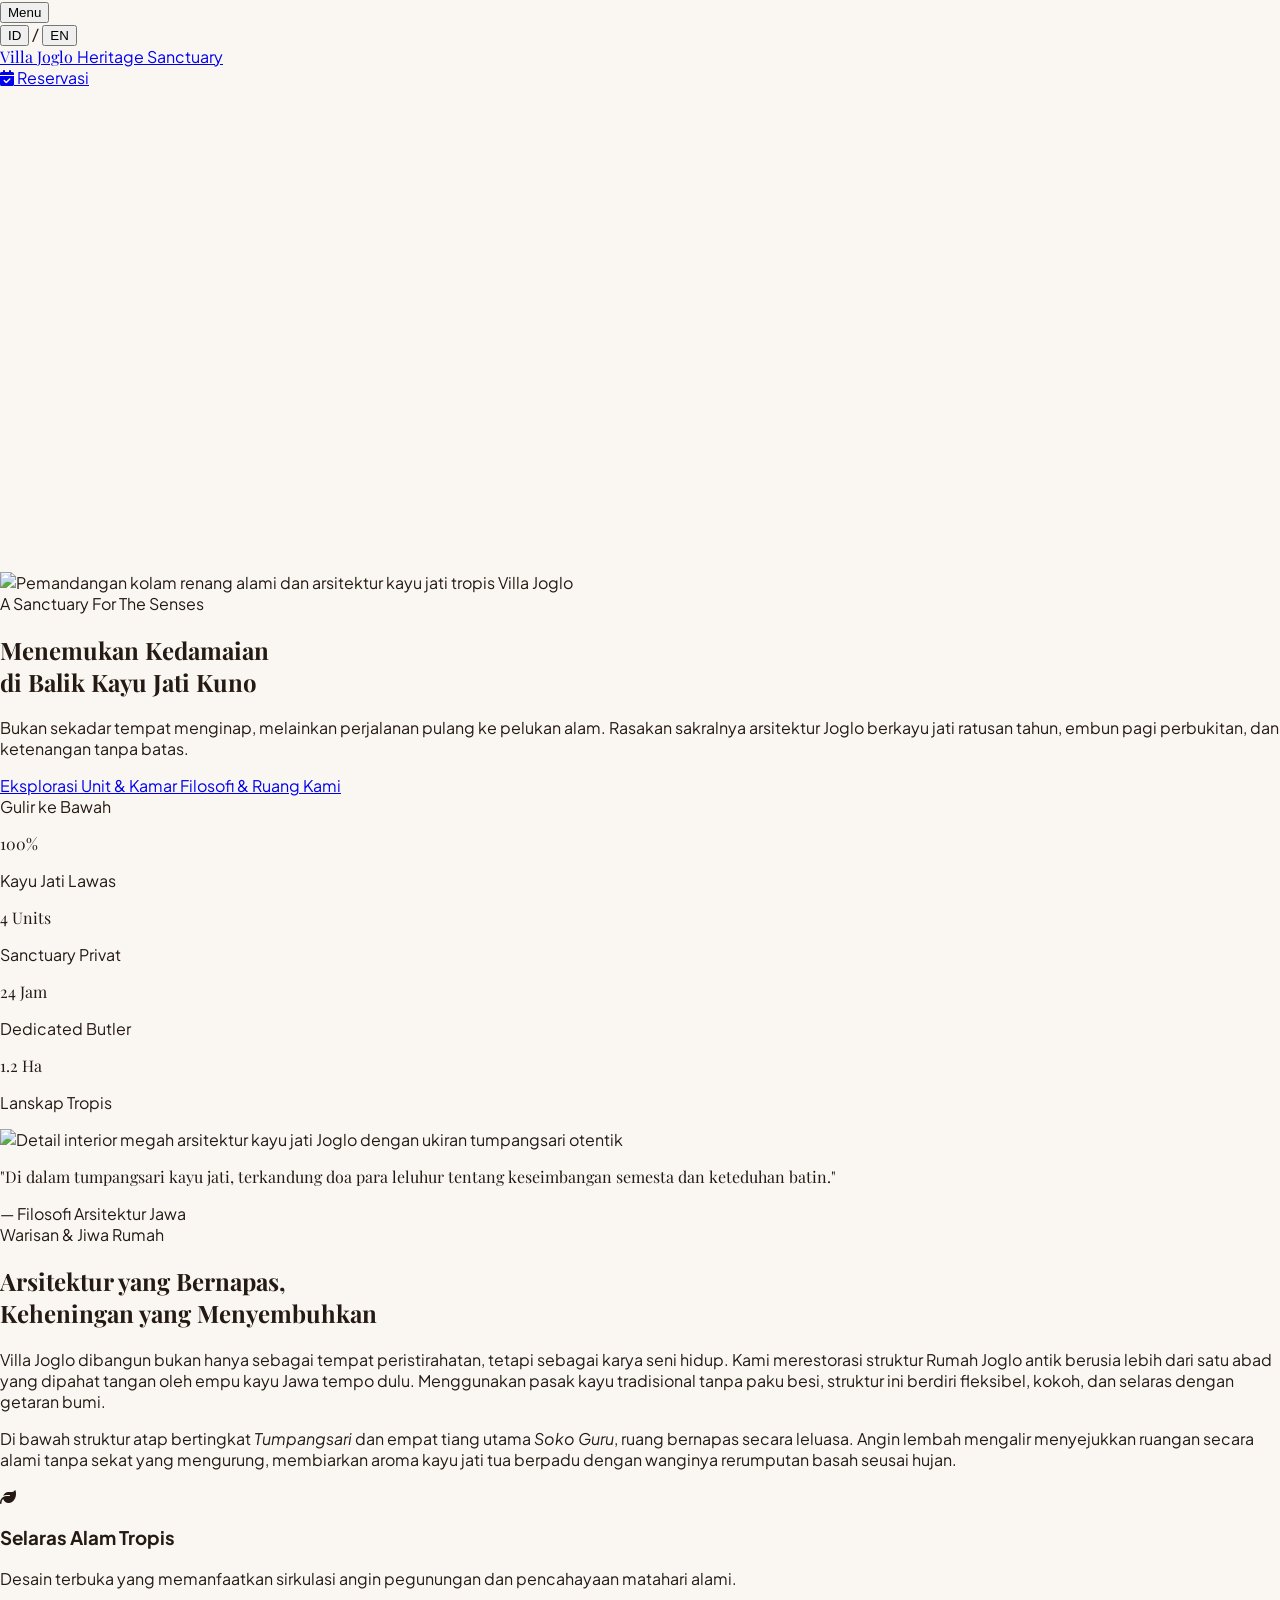
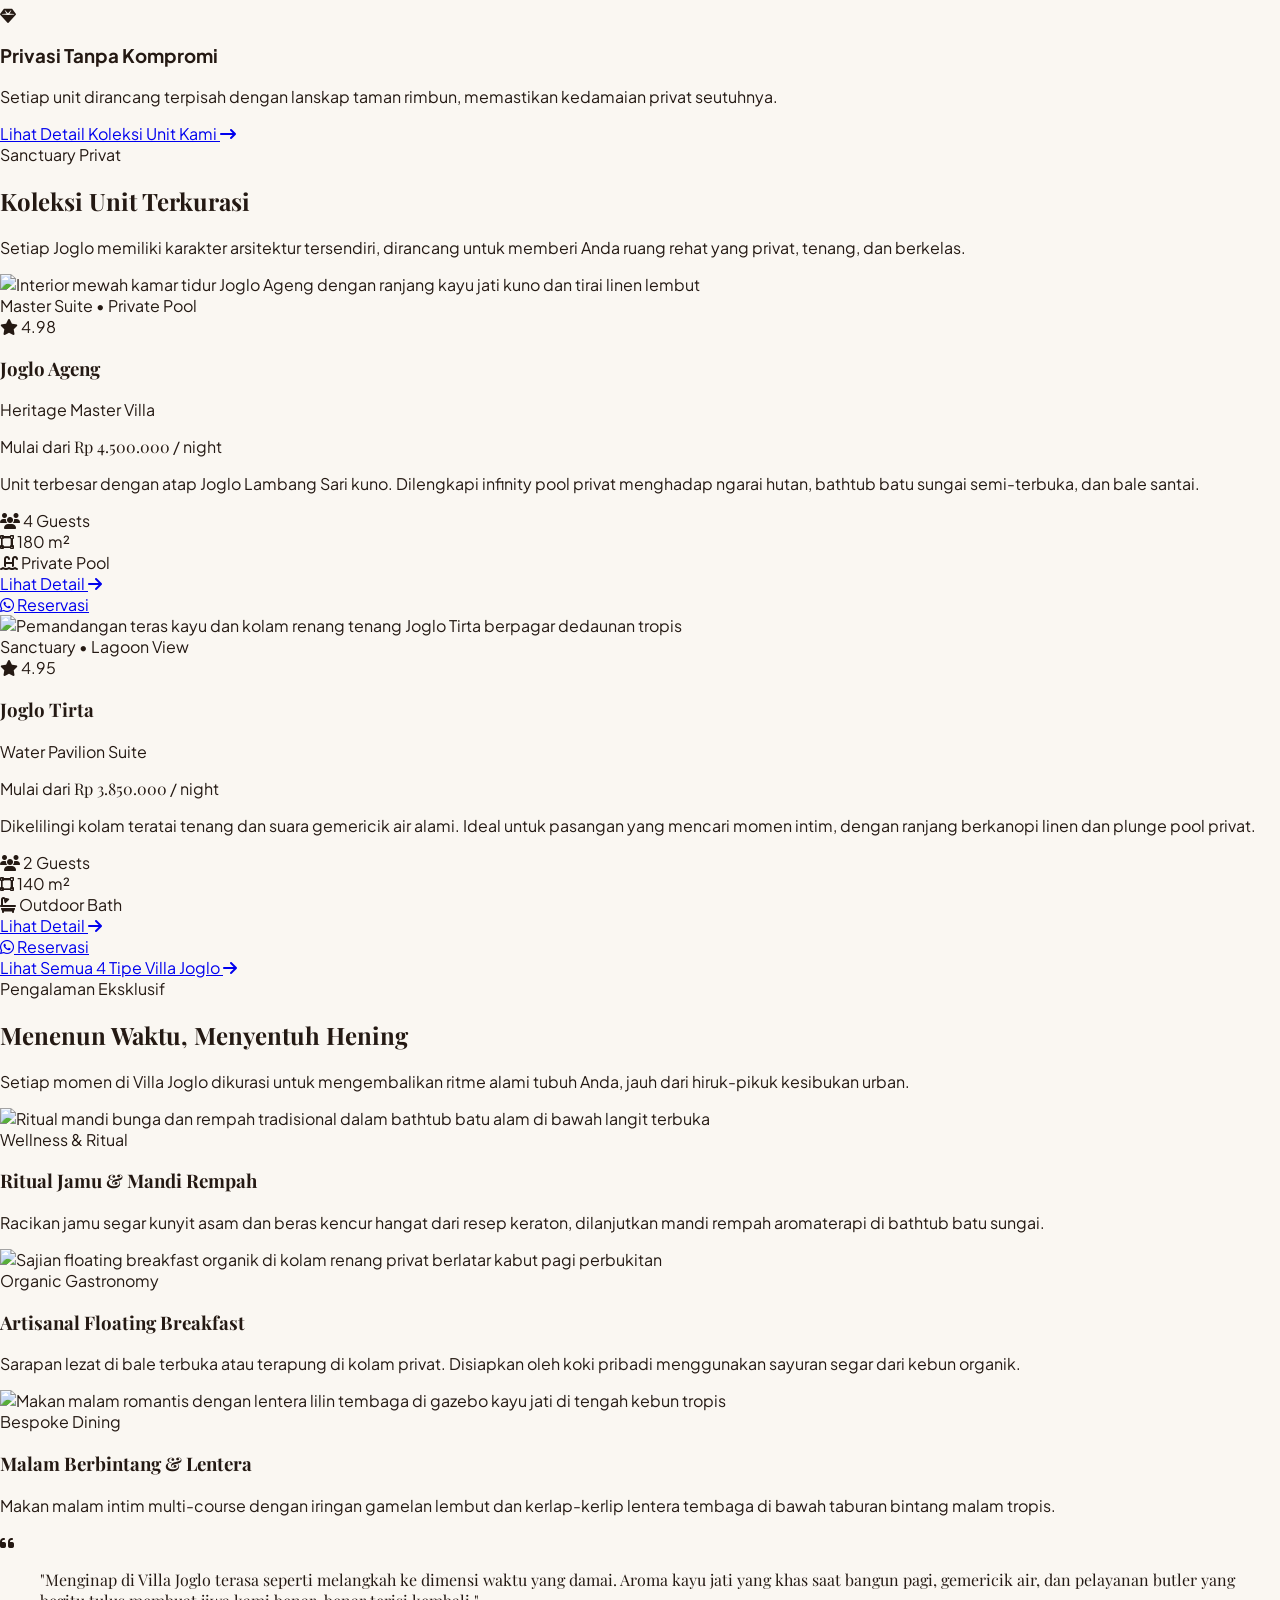
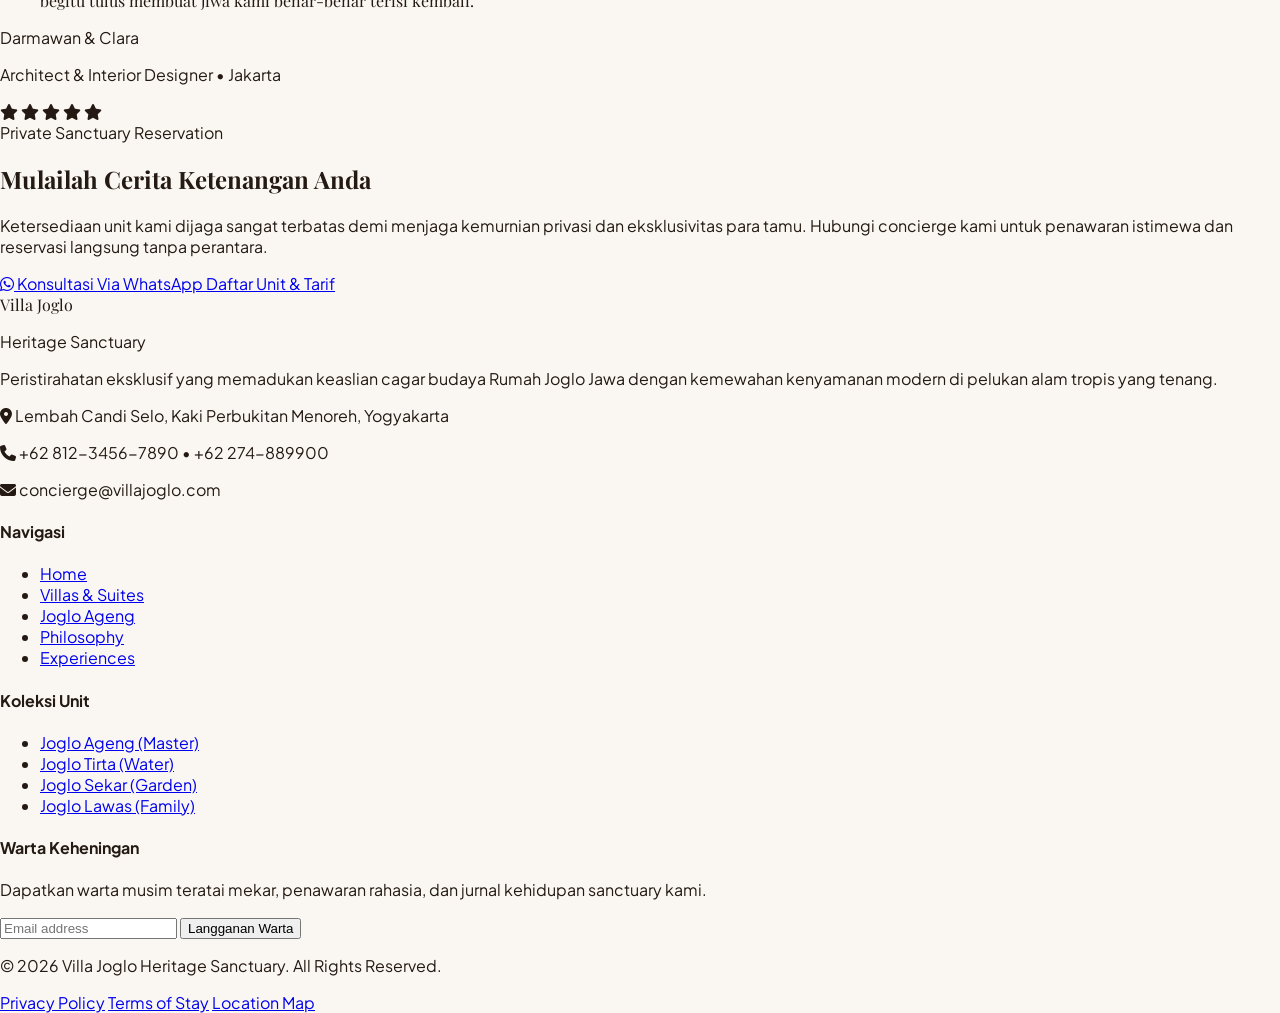
==== commit bfbd788b: "Improvements" ====
--- a/index.html
+++ b/index.html
@@ -275,13 +275,13 @@
           </a>
         </div>
 
-        <!-- Nav 03: Joglo Ageng Detail -->
+        <!-- Nav 03: Filosofi Kayu Jati -->
         <div class="nav-stagger-item">
-          <a href="detail-unit.html" data-nav-item="detail-unit.html" class="group flex items-center space-x-3 sm:space-x-4 font-serif text-2xl sm:text-4xl md:text-5xl lg:text-6xl text-stone-900 dark:text-stone-100 hover:text-brass transition-colors">
+          <a href="index.html#filosofi" data-nav-item="filosofi" class="group flex items-center space-x-3 sm:space-x-4 font-serif text-2xl sm:text-4xl md:text-5xl lg:text-6xl text-stone-900 dark:text-stone-100 hover:text-brass transition-colors">
             <span class="nav-num font-sans text-[11px] sm:text-xs tracking-widest text-stone-400 group-hover:text-brass">03</span>
             <span class="nav-text-label font-normal group-hover:translate-x-2 transition-transform duration-300">
-              <span class="lang-id">Joglo Ageng (Detail)</span>
-              <span class="lang-en">Joglo Ageng (Suite)</span>
+              <span class="lang-id">Filosofi Kayu Jati</span>
+              <span class="lang-en">Teak Philosophy</span>
             </span>
             <span class="nav-active-badge hidden text-[9px] sm:text-[10px] uppercase tracking-widest px-2.5 py-0.5 rounded-full border border-brass text-brass bg-brass/10 font-sans">
               <span class="lang-id">Sedang Dilihat</span>
@@ -290,25 +290,10 @@
           </a>
         </div>
 
-        <!-- Nav 04: Filosofi Kayu Jati -->
-        <div class="nav-stagger-item">
-          <a href="index.html#filosofi" data-nav-item="filosofi" class="group flex items-center space-x-3 sm:space-x-4 font-serif text-2xl sm:text-4xl md:text-5xl lg:text-6xl text-stone-900 dark:text-stone-100 hover:text-brass transition-colors">
-            <span class="nav-num font-sans text-[11px] sm:text-xs tracking-widest text-stone-400 group-hover:text-brass">04</span>
-            <span class="nav-text-label font-normal group-hover:translate-x-2 transition-transform duration-300">
-              <span class="lang-id">Filosofi Kayu Jati</span>
-              <span class="lang-en">Teak Philosophy</span>
-            </span>
-            <span class="nav-active-badge hidden text-[9px] sm:text-[10px] uppercase tracking-widest px-2.5 py-0.5 rounded-full border border-brass text-brass bg-brass/10 font-sans">
-              <span class="lang-id">Sedang Dilihat</span>
-              <span class="lang-en">Active</span>
-            </span>
-          </a>
-        </div>
-
-        <!-- Nav 05: Pengalaman Menginap -->
+        <!-- Nav 04: Pengalaman Menginap -->
         <div class="nav-stagger-item">
           <a href="index.html#pengalaman" data-nav-item="pengalaman" class="group flex items-center space-x-3 sm:space-x-4 font-serif text-2xl sm:text-4xl md:text-5xl lg:text-6xl text-stone-900 dark:text-stone-100 hover:text-brass transition-colors">
-            <span class="nav-num font-sans text-[11px] sm:text-xs tracking-widest text-stone-400 group-hover:text-brass">05</span>
+            <span class="nav-num font-sans text-[11px] sm:text-xs tracking-widest text-stone-400 group-hover:text-brass">04</span>
             <span class="nav-text-label font-normal group-hover:translate-x-2 transition-transform duration-300">
               <span class="lang-id">Pengalaman Menginap</span>
               <span class="lang-en">Experiences</span>
@@ -676,14 +661,14 @@
               </div>
 
               <div class="flex items-center justify-between pt-1">
-                <a href="detail-unit.html" class="inline-flex items-center text-xs uppercase tracking-[0.2em] font-semibold text-stone-900 dark:text-white hover:text-brass transition-colors">
+                <a href="stay/joglo-ageng.html" class="inline-flex items-center text-xs uppercase tracking-[0.2em] font-semibold text-stone-900 dark:text-white hover:text-brass transition-colors">
                   <span class="lang-id">Lihat Detail</span>
                   <span class="lang-en">View Details</span>
                   <i class="fa-solid fa-arrow-right ml-1.5 text-xs"></i>
                 </a>
                 <div class="flex items-center gap-2">
                   <a 
-                    href="https://wa.me/6281234567890?text=Halo%20Villa%20Joglo,%20saya%20ingin%20bertanya%20lebih%20lanjut%20tentang%20Joglo%20Ageng%20(Unit%20J1).%20(https://villajoglo.com/stay.html)" 
+                    href="https://wa.me/6281234567890?text=Halo%20Villa%20Joglo,%20saya%20ingin%20bertanya%20lebih%20lanjut%20tentang%20Joglo%20Ageng%20(Unit%20J1).%20(https://villajoglo.com/stay/joglo-ageng.html)" 
                     target="_blank" 
                     rel="noopener noreferrer" 
                     data-wa-unit-name="Joglo Ageng" 
@@ -693,7 +678,7 @@
                   >
                     <i class="fa-brands fa-whatsapp text-sm"></i>
                   </a>
-                  <a href="detail-unit.html#pesan" class="px-4 sm:px-5 py-2 text-xs uppercase tracking-wider bg-stone-900 hover:bg-wood text-white dark:bg-brass dark:text-stone-950 font-semibold transition-colors rounded-sm">
+                  <a href="stay/joglo-ageng.html#pesan" class="px-4 sm:px-5 py-2 text-xs uppercase tracking-wider bg-stone-900 hover:bg-wood text-white dark:bg-brass dark:text-stone-950 font-semibold transition-colors rounded-sm">
                     <span class="lang-id">Reservasi</span>
                     <span class="lang-en">Reserve</span>
                   </a>
@@ -756,14 +741,14 @@
               </div>
 
               <div class="flex items-center justify-between pt-1">
-                <a href="stay.html" class="inline-flex items-center text-xs uppercase tracking-[0.2em] font-semibold text-stone-900 dark:text-white hover:text-brass transition-colors">
+                <a href="stay/joglo-tirta.html" class="inline-flex items-center text-xs uppercase tracking-[0.2em] font-semibold text-stone-900 dark:text-white hover:text-brass transition-colors">
                   <span class="lang-id">Lihat Detail</span>
                   <span class="lang-en">View Details</span>
                   <i class="fa-solid fa-arrow-right ml-1.5 text-xs"></i>
                 </a>
                 <div class="flex items-center gap-2">
                   <a 
-                    href="https://wa.me/6281234567890?text=Halo%20Villa%20Joglo,%20saya%20ingin%20bertanya%20lebih%20lanjut%20tentang%20Joglo%20Tirta%20(Unit%20J2).%20(https://villajoglo.com/stay.html)" 
+                    href="https://wa.me/6281234567890?text=Halo%20Villa%20Joglo,%20saya%20ingin%20bertanya%20lebih%20lanjut%20tentang%20Joglo%20Tirta%20(Unit%20J2).%20(https://villajoglo.com/stay/joglo-tirta.html)" 
                     target="_blank" 
                     rel="noopener noreferrer" 
                     data-wa-unit-name="Joglo Tirta" 
@@ -773,7 +758,7 @@
                   >
                     <i class="fa-brands fa-whatsapp text-sm"></i>
                   </a>
-                  <a href="stay.html" class="px-4 sm:px-5 py-2 text-xs uppercase tracking-wider bg-stone-900 hover:bg-wood text-white dark:bg-brass dark:text-stone-950 font-semibold transition-colors rounded-sm">
+                  <a href="stay/joglo-tirta.html#pesan" class="px-4 sm:px-5 py-2 text-xs uppercase tracking-wider bg-stone-900 hover:bg-wood text-white dark:bg-brass dark:text-stone-950 font-semibold transition-colors rounded-sm">
                     <span class="lang-id">Reservasi</span>
                     <span class="lang-en">Reserve</span>
                   </a>
@@ -983,7 +968,7 @@
         <ul class="space-y-2 text-xs text-stone-400">
           <li><a href="index.html" class="hover:text-brass transition-colors text-brass font-medium">Home</a></li>
           <li><a href="stay.html" class="hover:text-brass transition-colors">Villas & Suites</a></li>
-          <li><a href="detail-unit.html" class="hover:text-brass transition-colors">Joglo Ageng</a></li>
+          <li><a href="stay/joglo-ageng.html" class="hover:text-brass transition-colors">Joglo Ageng</a></li>
           <li><a href="#filosofi" class="hover:text-brass transition-colors">Philosophy</a></li>
           <li><a href="#pengalaman" class="hover:text-brass transition-colors">Experiences</a></li>
         </ul>
@@ -996,10 +981,10 @@
           <span class="lang-en">Villa Collection</span>
         </h4>
         <ul class="space-y-2 text-xs text-stone-400">
-          <li><a href="detail-unit.html" class="hover:text-brass transition-colors">Joglo Ageng (Master)</a></li>
-          <li><a href="stay.html" class="hover:text-brass transition-colors">Joglo Tirta (Water)</a></li>
-          <li><a href="stay.html" class="hover:text-brass transition-colors">Joglo Sekar (Garden)</a></li>
-          <li><a href="stay.html" class="hover:text-brass transition-colors">Joglo Lawas (Family)</a></li>
+          <li><a href="stay/joglo-ageng.html" class="hover:text-brass transition-colors">Joglo Ageng (Master)</a></li>
+          <li><a href="stay/joglo-tirta.html" class="hover:text-brass transition-colors">Joglo Tirta (Water)</a></li>
+          <li><a href="stay/joglo-sekar.html" class="hover:text-brass transition-colors">Joglo Sekar (Garden)</a></li>
+          <li><a href="stay/joglo-lawas.html" class="hover:text-brass transition-colors">Joglo Lawas (Family)</a></li>
         </ul>
       </div>
 
--- a/assets/css/style.css
+++ b/assets/css/style.css
@@ -284,3 +284,21 @@
   background-color: #D8B175;
   color: #120E0C;
 }
+
+/* ==========================================================================
+   UNIT FILTER TRANSITIONS
+   ========================================================================== */
+@keyframes unitFilterFadeIn {
+  from {
+    opacity: 0;
+    transform: translateY(14px) scale(0.99);
+  }
+  to {
+    opacity: 1;
+    transform: translateY(0) scale(1);
+  }
+}
+
+.unit-fade-in {
+  animation: unitFilterFadeIn 0.35s cubic-bezier(0.16, 1, 0.3, 1) forwards;
+}
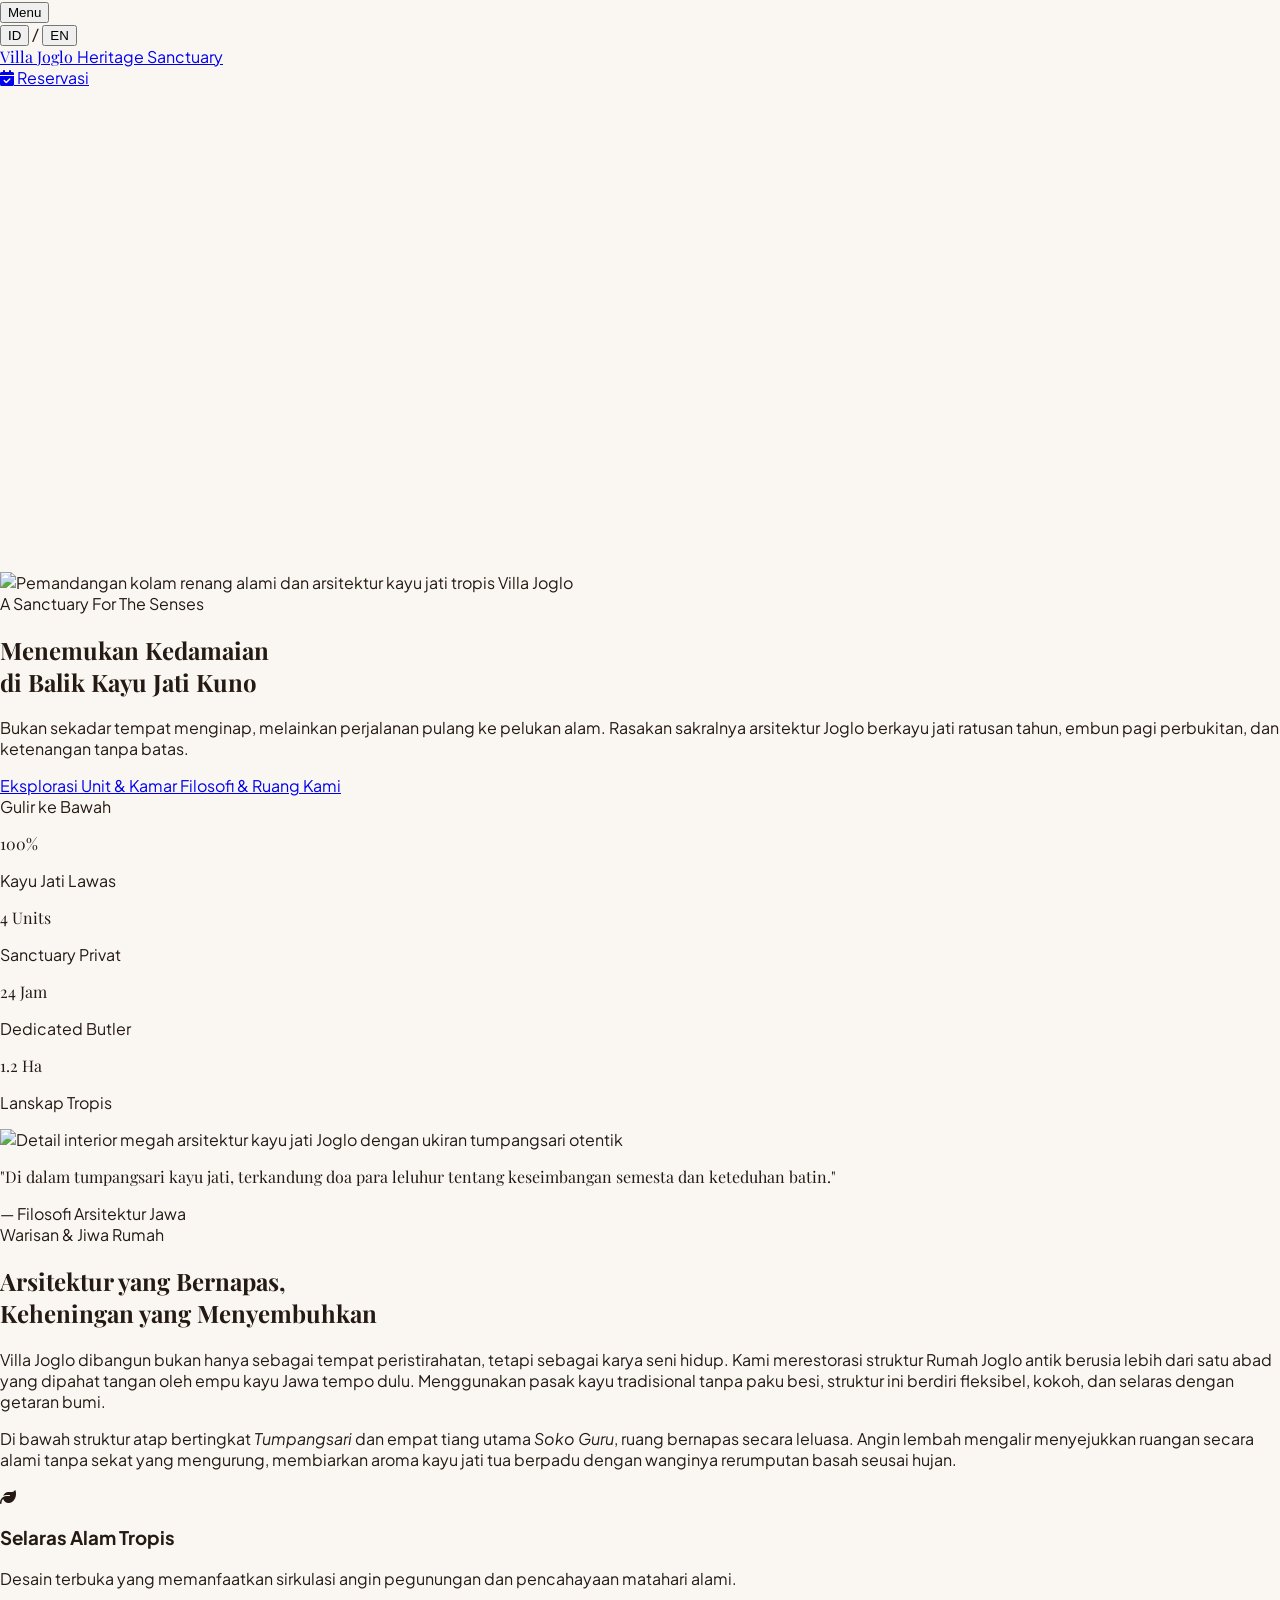
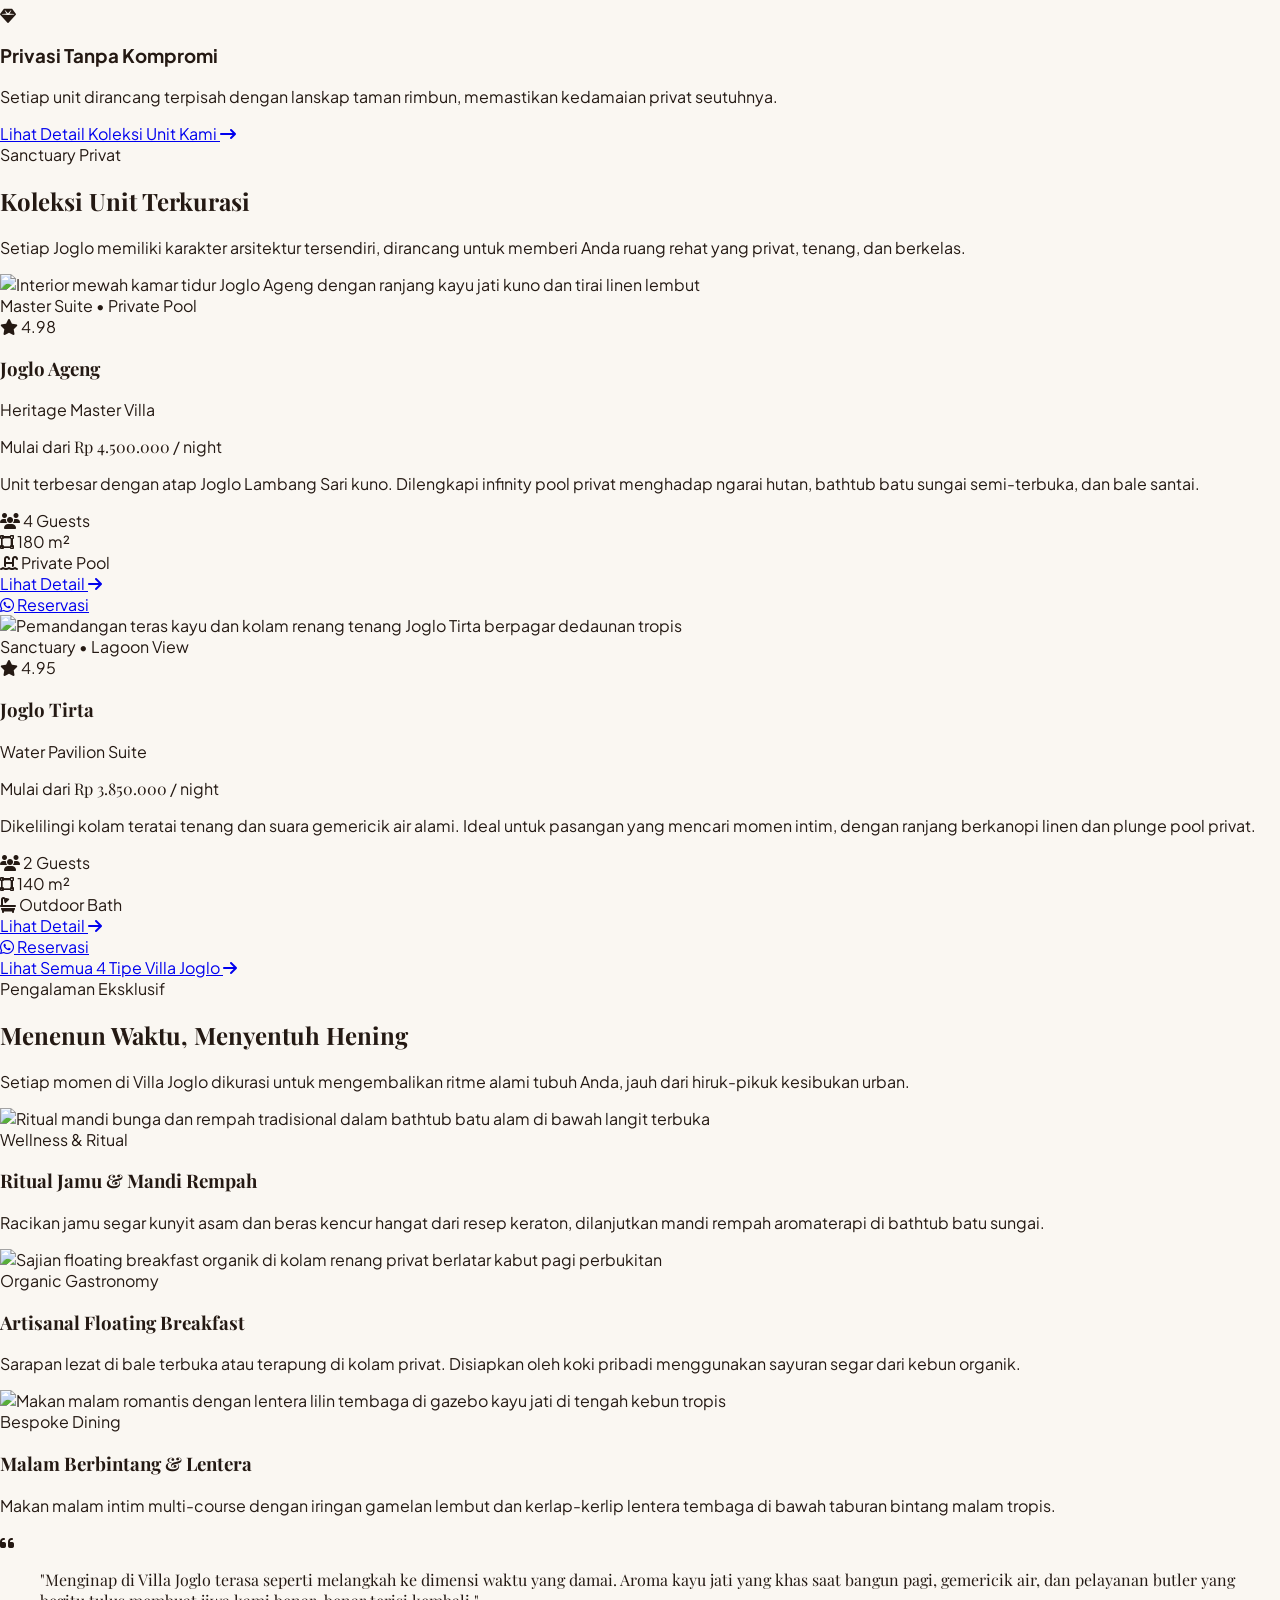
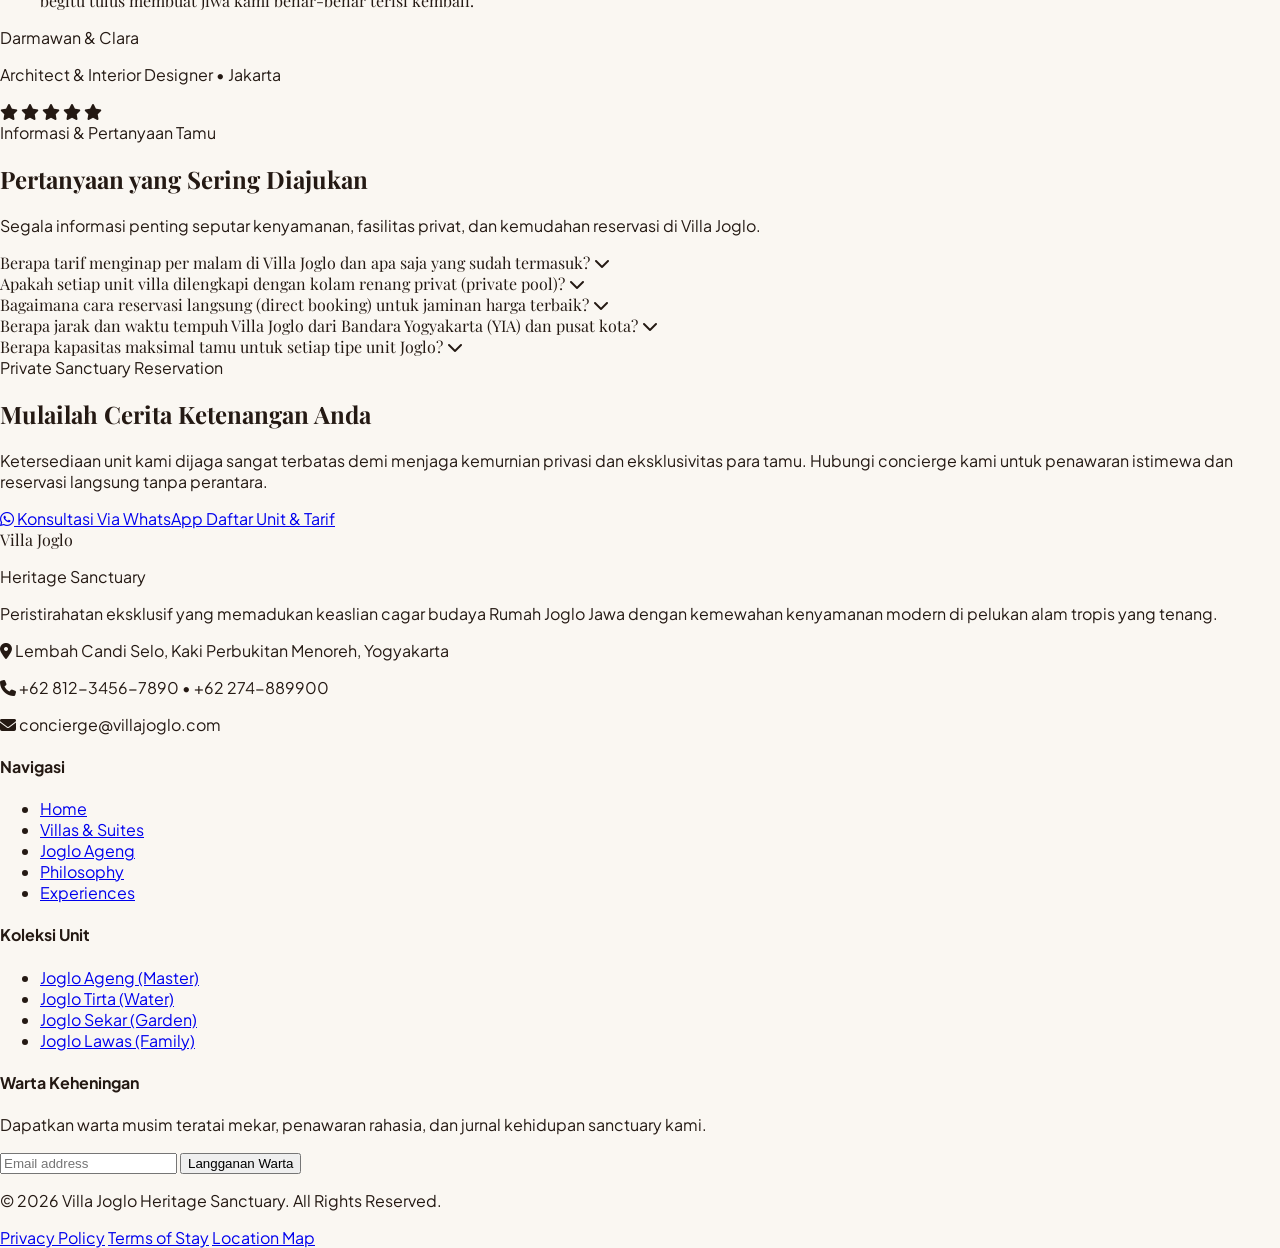
==== commit 25d3e9d7: "Improvements" ====
--- a/index.html
+++ b/index.html
@@ -13,7 +13,12 @@
   <meta name="keywords" content="sewa villa joglo, villa joglo mewah, luxury joglo resort, penginapan tradisional eksklusif, private villa jogja, boutique resort indonesia, heritage sanctuary" />
   <meta name="author" content="Villa Joglo Heritage Sanctuary" />
   <meta name="robots" content="index, follow" />
-  <link rel="canonical" href="https://villajoglo.com/index.html" />
+  <link rel="canonical" href="https://custom-villa.vercel.app/" />
+  
+  <!-- Favicon & Web App Manifest -->
+  <link rel="icon" type="image/svg+xml" href="assets/images/favicon.svg" />
+  <link rel="manifest" href="site.webmanifest" />
+  <meta name="theme-color" content="#120E0C" />
 
   <!-- Open Graph / Facebook -->
   <meta property="og:type" content="website" />
@@ -32,6 +37,12 @@
   <meta name="twitter:description" content="Cagar peristirahatan privat dengan arsitektur kayu jati antik dan ketenangan jiwa." />
   <meta name="twitter:image" content="https://images.unsplash.com/photo-1540555700478-4be289fbecef?auto=format&fit=crop&w=1200&q=80" />
 
+  <!-- Local SEO & Geo Targeting -->
+  <meta name="geo.region" content="ID-YO" />
+  <meta name="geo.placename" content="Yogyakarta" />
+  <meta name="geo.position" content="-7.6079;110.2038" />
+  <meta name="ICBM" content="-7.6079, 110.2038" />
+
   <!-- Structured Data: JSON-LD for LodgingBusiness -->
   <script type="application/ld+json">
   {
@@ -39,10 +50,10 @@
     "@type": "LodgingBusiness",
     "name": "Villa Joglo Heritage Sanctuary",
     "description": "Peristirahatan eksklusif bertaraf bintang lima dengan arsitektur Rumah Joglo Jawa otentik dari kayu jati kuno, fasilitas kolam renang pribadi, dan pemandangan lembah tropis alami.",
-    "url": "https://villajoglo.com",
+    "url": "https://custom-villa.vercel.app",
     "image": "https://images.unsplash.com/photo-1540555700478-4be289fbecef?auto=format&fit=crop&w=1200&q=80",
     "telephone": "+6281234567890",
-    "priceRange": "Rp 2.800.000 - Rp 6.500.000",
+    "priceRange": "Rp 2.950.000 - Rp 5.200.000",
     "address": {
       "@type": "PostalAddress",
       "streetAddress": "Jalan Lembah Kayu Manis No. 8, Dusun Candi Selo",
@@ -78,6 +89,56 @@
       "ratingValue": "4.96",
       "reviewCount": "148"
     }
+  }
+  </script>
+
+  <!-- Structured Data: FAQPage Schema for Google Rich Snippets -->
+  <script type="application/ld+json">
+  {
+    "@context": "https://schema.org",
+    "@type": "FAQPage",
+    "mainEntity": [
+      {
+        "@type": "Question",
+        "name": "Berapa tarif menginap per malam di Villa Joglo dan apa saja fasilitas yang didapatkan?",
+        "acceptedAnswer": {
+          "@type": "Answer",
+          "text": "Tarif menginap berkisar antara Rp 2.950.000 hingga Rp 5.200.000 per malam, sudah termasuk sarapan organik artisanal untuk 2-6 orang, welcoming jamu herbal, afternoon tea privat di teras, dan layanan personal butler 24 jam."
+        }
+      },
+      {
+        "@type": "Question",
+        "name": "Apakah setiap unit villa dilengkapi dengan kolam renang privat (private pool)?",
+        "acceptedAnswer": {
+          "@type": "Answer",
+          "text": "Ya, unit Joglo Ageng dilengkapi private infinity pool sepanjang 10 meter, Joglo Tirta memiliki private plunge pool di atas kolam teratai, Joglo Lawas memiliki courtyard dip pool, dan Joglo Sekar memiliki bathtub batu kali semi-outdoor."
+        }
+      },
+      {
+        "@type": "Question",
+        "name": "Bagaimana cara reservasi langsung (direct booking) untuk mendapatkan jaminan harga terbaik?",
+        "acceptedAnswer": {
+          "@type": "Answer",
+          "text": "Reservasi langsung dapat dilakukan melalui tombol WhatsApp Direct Concierge resmi di website ini untuk jaminan tarif terendah tanpa komisi perantara OTA, prioritas pemilihan unit, dan keistimewaan check-in fleksibel."
+        }
+      },
+      {
+        "@type": "Question",
+        "name": "Berapa jarak dan waktu tempuh Villa Joglo dari Bandara Internasional Yogyakarta (YIA)?",
+        "acceptedAnswer": {
+          "@type": "Answer",
+          "text": "Villa Joglo berjarak sekitar 45 menit perjalanan dari Bandara Internasional Yogyakarta (YIA) dan 35 menit dari pusat kota Yogyakarta (Malioboro & Keraton). Tersedia layanan antar-jemput bandara privat dengan mobil berpendingin udara."
+        }
+      },
+      {
+        "@type": "Question",
+        "name": "Berapa kapasitas maksimal tamu untuk setiap tipe unit villa?",
+        "acceptedAnswer": {
+          "@type": "Answer",
+          "text": "Joglo Tirta dan Joglo Sekar dirancang untuk 2 tamu dewasa (honeymoon sanctuary), Joglo Ageng menampung hingga 4 tamu, dan Joglo Lawas 2-Bedroom menampung 4 hingga 6 orang keluarga."
+        }
+      }
+    ]
   }
   </script>
 
@@ -673,6 +734,7 @@
                     rel="noopener noreferrer" 
                     data-wa-unit-name="Joglo Ageng" 
                     data-wa-unit-code="Unit J1" 
+                    data-wa-unit-slug="joglo-ageng" 
                     class="p-2 text-xs bg-emerald-700 hover:bg-emerald-800 text-white rounded-sm shadow-sm transition-all"
                     title="Tanya Joglo Ageng via WhatsApp"
                   >
@@ -753,6 +815,7 @@
                     rel="noopener noreferrer" 
                     data-wa-unit-name="Joglo Tirta" 
                     data-wa-unit-code="Unit J2" 
+                    data-wa-unit-slug="joglo-tirta" 
                     class="p-2 text-xs bg-emerald-700 hover:bg-emerald-800 text-white rounded-sm shadow-sm transition-all"
                     title="Tanya Joglo Tirta via WhatsApp"
                   >
@@ -900,6 +963,117 @@
             <i class="fa-solid fa-star"></i>
           </div>
         </div>
+      </div>
+    </section>
+
+    <!-- ==========================================
+         SECTION: FAQ (Pertanyaan yang Sering Diajukan)
+         High-Impact SEO & Rich Snippets Integration
+         ========================================== -->
+    <section id="faq" class="py-20 px-4 sm:px-6 max-w-4xl mx-auto w-full" aria-label="Pertanyaan Umum">
+      <div class="text-center space-y-3 mb-12 sm:mb-16" data-aos="fade-up">
+        <span class="text-xs uppercase tracking-[0.3em] font-semibold text-brass">
+          <span class="lang-id">Informasi &amp; Pertanyaan Tamu</span>
+          <span class="lang-en">Guest Information &amp; FAQ</span>
+        </span>
+        <h2 class="font-serif text-3xl sm:text-4xl md:text-5xl font-normal text-stone-900 dark:text-stone-100">
+          <span class="lang-id">Pertanyaan yang Sering Diajukan</span>
+          <span class="lang-en">Frequently Asked Questions</span>
+        </h2>
+        <p class="max-w-xl mx-auto text-xs sm:text-sm text-stone-600 dark:text-stone-400 font-light leading-relaxed">
+          <span class="lang-id">Segala informasi penting seputar kenyamanan, fasilitas privat, dan kemudahan reservasi di Villa Joglo.</span>
+          <span class="lang-en">Essential details regarding your stay, private amenities, and effortless reservation at Villa Joglo.</span>
+        </p>
+        <div class="w-16 h-[1px] bg-brass mx-auto mt-4"></div>
+      </div>
+
+      <div class="space-y-4" data-aos="fade-up" data-aos-delay="100">
+        
+        <!-- FAQ 1 -->
+        <details class="group bg-white dark:bg-[#211B17] border border-stone-200 dark:border-stone-800 rounded-sm p-5 sm:p-6 transition-all duration-300 open:shadow-md">
+          <summary class="flex justify-between items-center cursor-pointer list-none font-serif text-base sm:text-lg text-stone-900 dark:text-stone-100 group-hover:text-brass transition-colors font-medium">
+            <span>
+              <span class="lang-id">Berapa tarif menginap per malam di Villa Joglo dan apa saja yang sudah termasuk?</span>
+              <span class="lang-en">What are the nightly rates at Villa Joglo and what is included?</span>
+            </span>
+            <span class="ml-4 shrink-0 text-brass text-sm transition-transform duration-300 group-open:rotate-180">
+              <i class="fa-solid fa-chevron-down"></i>
+            </span>
+          </summary>
+          <div class="pt-4 text-xs sm:text-sm text-stone-600 dark:text-stone-400 font-light leading-relaxed border-t border-stone-100 dark:border-stone-800/60 mt-3">
+            <span class="lang-id">Tarif menginap berkisar antara Rp 2.950.000 (Joglo Sekar) hingga Rp 5.200.000 (Joglo Lawas 2-Bedroom) per malam. Seluruh tarif sudah termasuk santapan <em>artisanal organic breakfast</em> untuk 2-6 orang, <em>complimentary welcome herbal jamu drink</em>, afternoon tea di teras privat, akses Wi-Fi berkecepatan tinggi, serta layanan <strong>personal butler 24 jam</strong>.</span>
+            <span class="lang-en">Nightly rates range from Rp 2,950,000 (Joglo Sekar) to Rp 5,200,000 (Joglo Lawas 2-Bedroom). All stays include bespoke organic breakfast for 2-6 guests, complimentary welcoming herbal jamu, afternoon tea on your private terrace, high-speed Wi-Fi, and 24-hour dedicated butler service.</span>
+          </div>
+        </details>
+
+        <!-- FAQ 2 -->
+        <details class="group bg-white dark:bg-[#211B17] border border-stone-200 dark:border-stone-800 rounded-sm p-5 sm:p-6 transition-all duration-300 open:shadow-md">
+          <summary class="flex justify-between items-center cursor-pointer list-none font-serif text-base sm:text-lg text-stone-900 dark:text-stone-100 group-hover:text-brass transition-colors font-medium">
+            <span>
+              <span class="lang-id">Apakah setiap unit villa dilengkapi dengan kolam renang privat (private pool)?</span>
+              <span class="lang-en">Does each villa unit feature a private pool?</span>
+            </span>
+            <span class="ml-4 shrink-0 text-brass text-sm transition-transform duration-300 group-open:rotate-180">
+              <i class="fa-solid fa-chevron-down"></i>
+            </span>
+          </summary>
+          <div class="pt-4 text-xs sm:text-sm text-stone-600 dark:text-stone-400 font-light leading-relaxed border-t border-stone-100 dark:border-stone-800/60 mt-3">
+            <span class="lang-id">Ya, sebagian besar unit kami dirancang dengan fasilitas air privat eksklusif. <strong>Joglo Ageng</strong> memiliki private infinity pool sepanjang 10 meter menghadap hutan tropis, <strong>Joglo Tirta</strong> memiliki private plunge pool di atas kolam teratai, <strong>Joglo Lawas</strong> dilengkapi inner courtyard pool privat, dan <strong>Joglo Sekar</strong> memiliki bathtub batu sungai alam semi-terbuka.</span>
+            <span class="lang-en">Yes, our pavilions are crafted with exclusive private aquatic amenities. <strong>Joglo Ageng</strong> boasts a 10-meter private infinity pool facing the tropical forest, <strong>Joglo Tirta</strong> features an intimate private plunge pool over the lotus lagoon, <strong>Joglo Lawas</strong> offers a private inner courtyard dip pool, and <strong>Joglo Sekar</strong> features a soothing semi-outdoor river stone bathtub.</span>
+          </div>
+        </details>
+
+        <!-- FAQ 3 -->
+        <details class="group bg-white dark:bg-[#211B17] border border-stone-200 dark:border-stone-800 rounded-sm p-5 sm:p-6 transition-all duration-300 open:shadow-md">
+          <summary class="flex justify-between items-center cursor-pointer list-none font-serif text-base sm:text-lg text-stone-900 dark:text-stone-100 group-hover:text-brass transition-colors font-medium">
+            <span>
+              <span class="lang-id">Bagaimana cara reservasi langsung (direct booking) untuk jaminan harga terbaik?</span>
+              <span class="lang-en">How do I make a direct reservation for the best guaranteed rate?</span>
+            </span>
+            <span class="ml-4 shrink-0 text-brass text-sm transition-transform duration-300 group-open:rotate-180">
+              <i class="fa-solid fa-chevron-down"></i>
+            </span>
+          </summary>
+          <div class="pt-4 text-xs sm:text-sm text-stone-600 dark:text-stone-400 font-light leading-relaxed border-t border-stone-100 dark:border-stone-800/60 mt-3">
+            <span class="lang-id">Anda dapat langsung menghubungi concierge kami melalui tombol <strong>WhatsApp Direct Concierge</strong> resmi di website ini. Melalui direct booking, Anda dijamin mendapatkan harga terendah tanpa komisi perantara (OTAs), jaminan unit favorit, serta keistimewaan <em>early check-in &amp; late check-out</em> fleksibel.</span>
+            <span class="lang-en">You can directly connect with our dedicated concierge via the official <strong>WhatsApp Direct Concierge</strong> buttons on this site. Direct booking guarantees our lowest rates with zero third-party commission fees, preferred suite selection, and flexible early check-in or late check-out privileges.</span>
+          </div>
+        </details>
+
+        <!-- FAQ 4 -->
+        <details class="group bg-white dark:bg-[#211B17] border border-stone-200 dark:border-stone-800 rounded-sm p-5 sm:p-6 transition-all duration-300 open:shadow-md">
+          <summary class="flex justify-between items-center cursor-pointer list-none font-serif text-base sm:text-lg text-stone-900 dark:text-stone-100 group-hover:text-brass transition-colors font-medium">
+            <span>
+              <span class="lang-id">Berapa jarak dan waktu tempuh Villa Joglo dari Bandara Yogyakarta (YIA) dan pusat kota?</span>
+              <span class="lang-en">What is the distance and travel time from Yogyakarta Airport (YIA) and the city?</span>
+            </span>
+            <span class="ml-4 shrink-0 text-brass text-sm transition-transform duration-300 group-open:rotate-180">
+              <i class="fa-solid fa-chevron-down"></i>
+            </span>
+          </summary>
+          <div class="pt-4 text-xs sm:text-sm text-stone-600 dark:text-stone-400 font-light leading-relaxed border-t border-stone-100 dark:border-stone-800/60 mt-3">
+            <span class="lang-id">Villa Joglo berjarak sekitar 45 menit perjalanan dari Bandara Internasional Yogyakarta (YIA) dan 35 menit dari pusat budaya Yogyakarta (Malioboro &amp; Keraton). Kami menyediakan layanan penjemputan bandara privat ber-AC dengan pengemudi ramah atas permintaan tamu.</span>
+            <span class="lang-en">Villa Joglo is situated approximately 45 minutes from Yogyakarta International Airport (YIA) and 35 minutes from historic downtown Yogyakarta (Malioboro &amp; Keraton). We provide private chauffeured air-conditioned airport transfers upon request.</span>
+          </div>
+        </details>
+
+        <!-- FAQ 5 -->
+        <details class="group bg-white dark:bg-[#211B17] border border-stone-200 dark:border-stone-800 rounded-sm p-5 sm:p-6 transition-all duration-300 open:shadow-md">
+          <summary class="flex justify-between items-center cursor-pointer list-none font-serif text-base sm:text-lg text-stone-900 dark:text-stone-100 group-hover:text-brass transition-colors font-medium">
+            <span>
+              <span class="lang-id">Berapa kapasitas maksimal tamu untuk setiap tipe unit Joglo?</span>
+              <span class="lang-en">What is the maximum guest occupancy for each pavilion?</span>
+            </span>
+            <span class="ml-4 shrink-0 text-brass text-sm transition-transform duration-300 group-open:rotate-180">
+              <i class="fa-solid fa-chevron-down"></i>
+            </span>
+          </summary>
+          <div class="pt-4 text-xs sm:text-sm text-stone-600 dark:text-stone-400 font-light leading-relaxed border-t border-stone-100 dark:border-stone-800/60 mt-3">
+            <span class="lang-id"><strong>Joglo Tirta</strong> dan <strong>Joglo Sekar</strong> dirancang untuk 2 orang dewasa (sangat ideal untuk honeymoon). <strong>Joglo Ageng</strong> dapat menampung hingga 4 tamu dengan opsi extra bed. Sedangkan <strong>Joglo Lawas</strong> memiliki 2 kamar tidur utama mandiri yang dapat menampung 4 hingga 6 orang keluarga dengan leluasa.</span>
+            <span class="lang-en"><strong>Joglo Tirta</strong> and <strong>Joglo Sekar</strong> are tailored for 2 adults (ideal for couples and honeymoons). <strong>Joglo Ageng</strong> accommodates up to 4 guests with luxury extra bedding. <strong>Joglo Lawas</strong> offers two separate master suites, comfortably accommodating 4 to 6 family members.</span>
+          </div>
+        </details>
+
       </div>
     </section>
 
--- a/assets/css/style.css
+++ b/assets/css/style.css
@@ -302,3 +302,16 @@
 .unit-fade-in {
   animation: unitFilterFadeIn 0.35s cubic-bezier(0.16, 1, 0.3, 1) forwards;
 }
+
+/* ==========================================================================
+   DETAILS / SUMMARY FAQ STYLING
+   ========================================================================== */
+summary::-webkit-details-marker,
+summary::marker {
+  display: none;
+  content: "";
+}
+
+details[open] summary {
+  color: var(--color-gold);
+}
